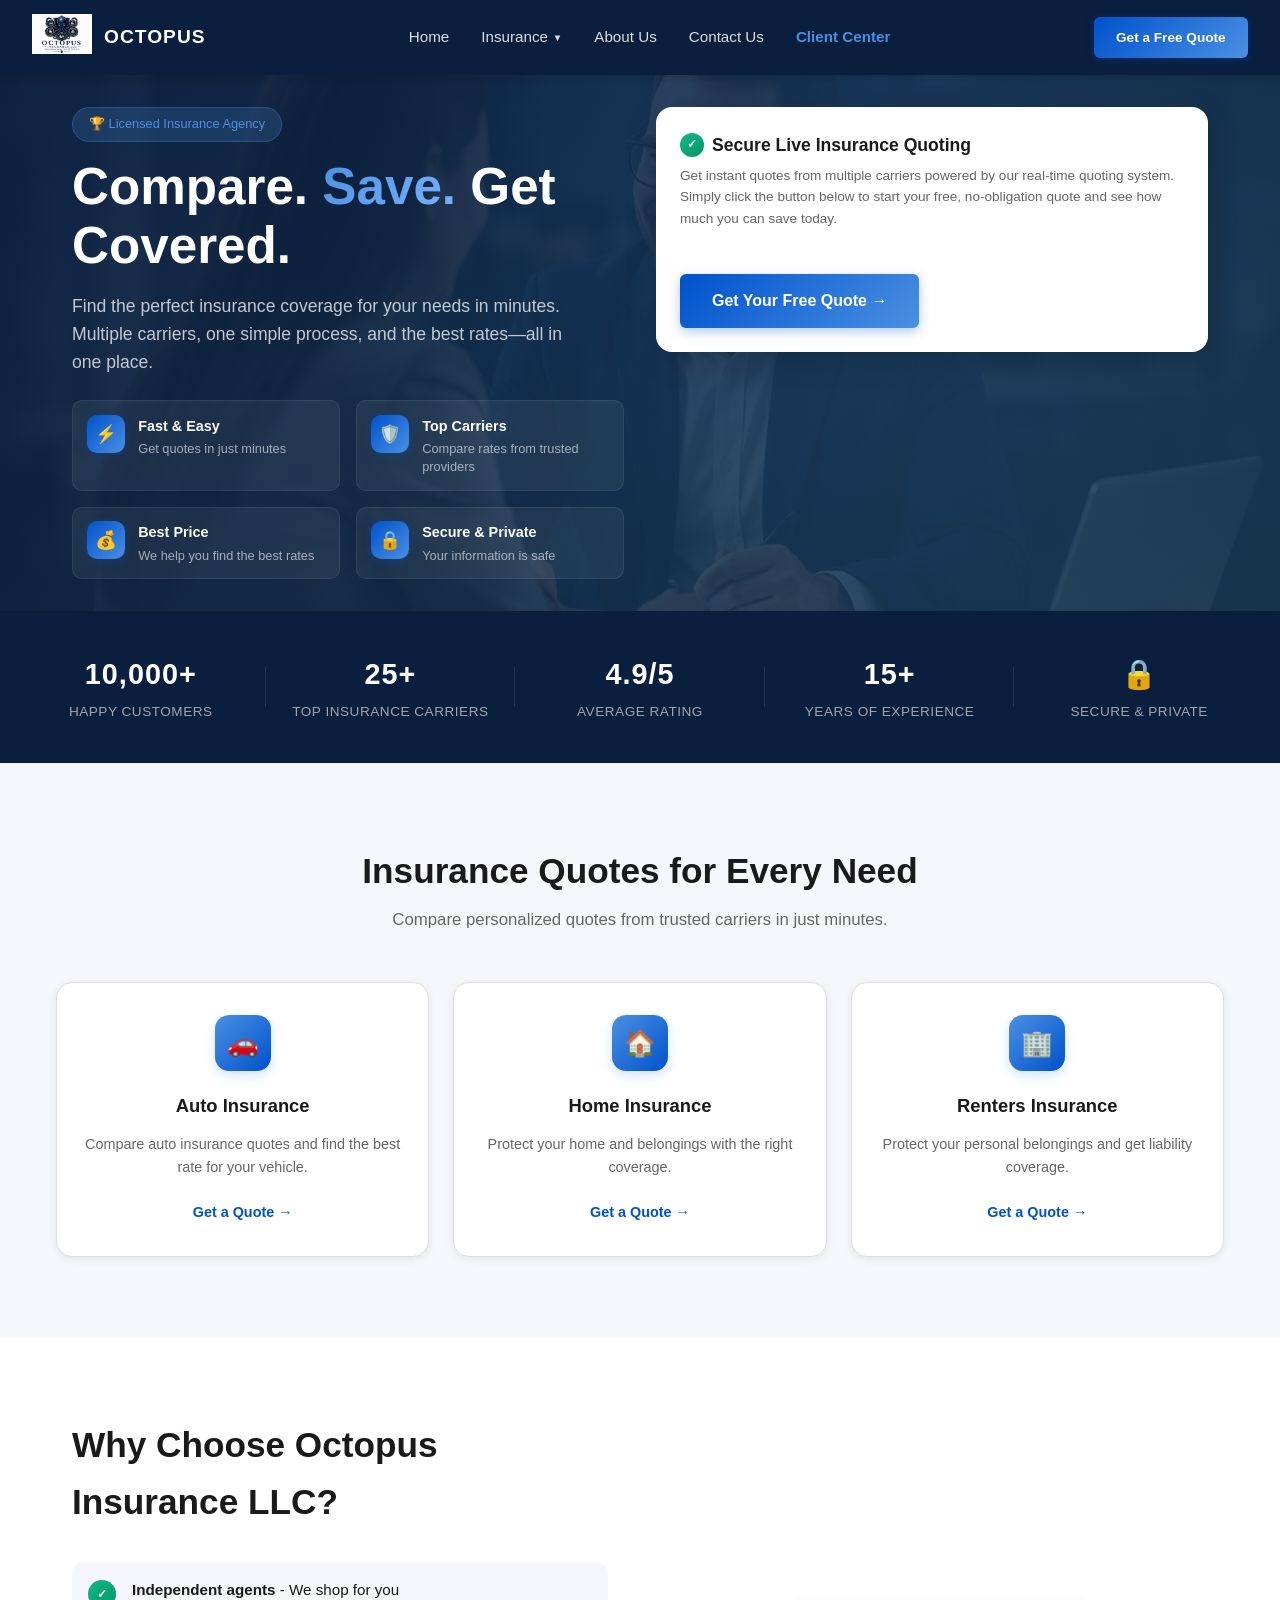
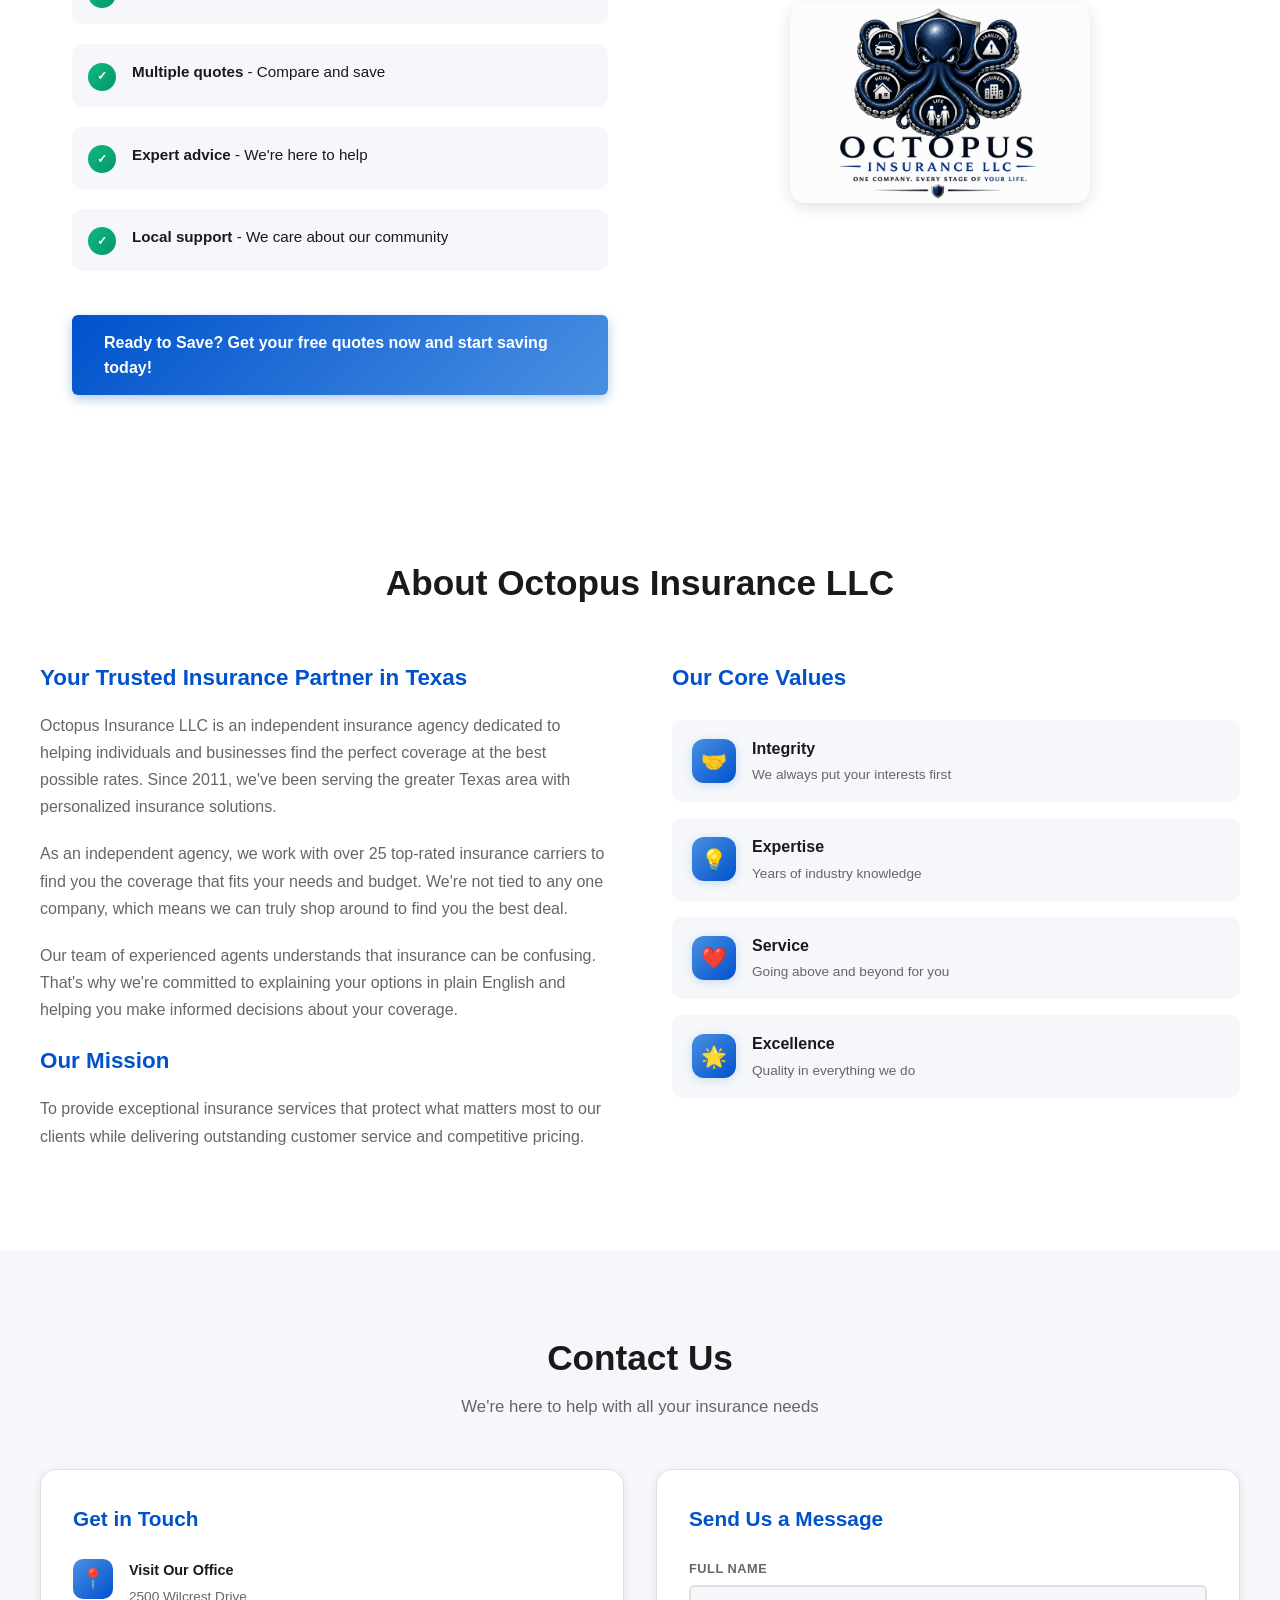
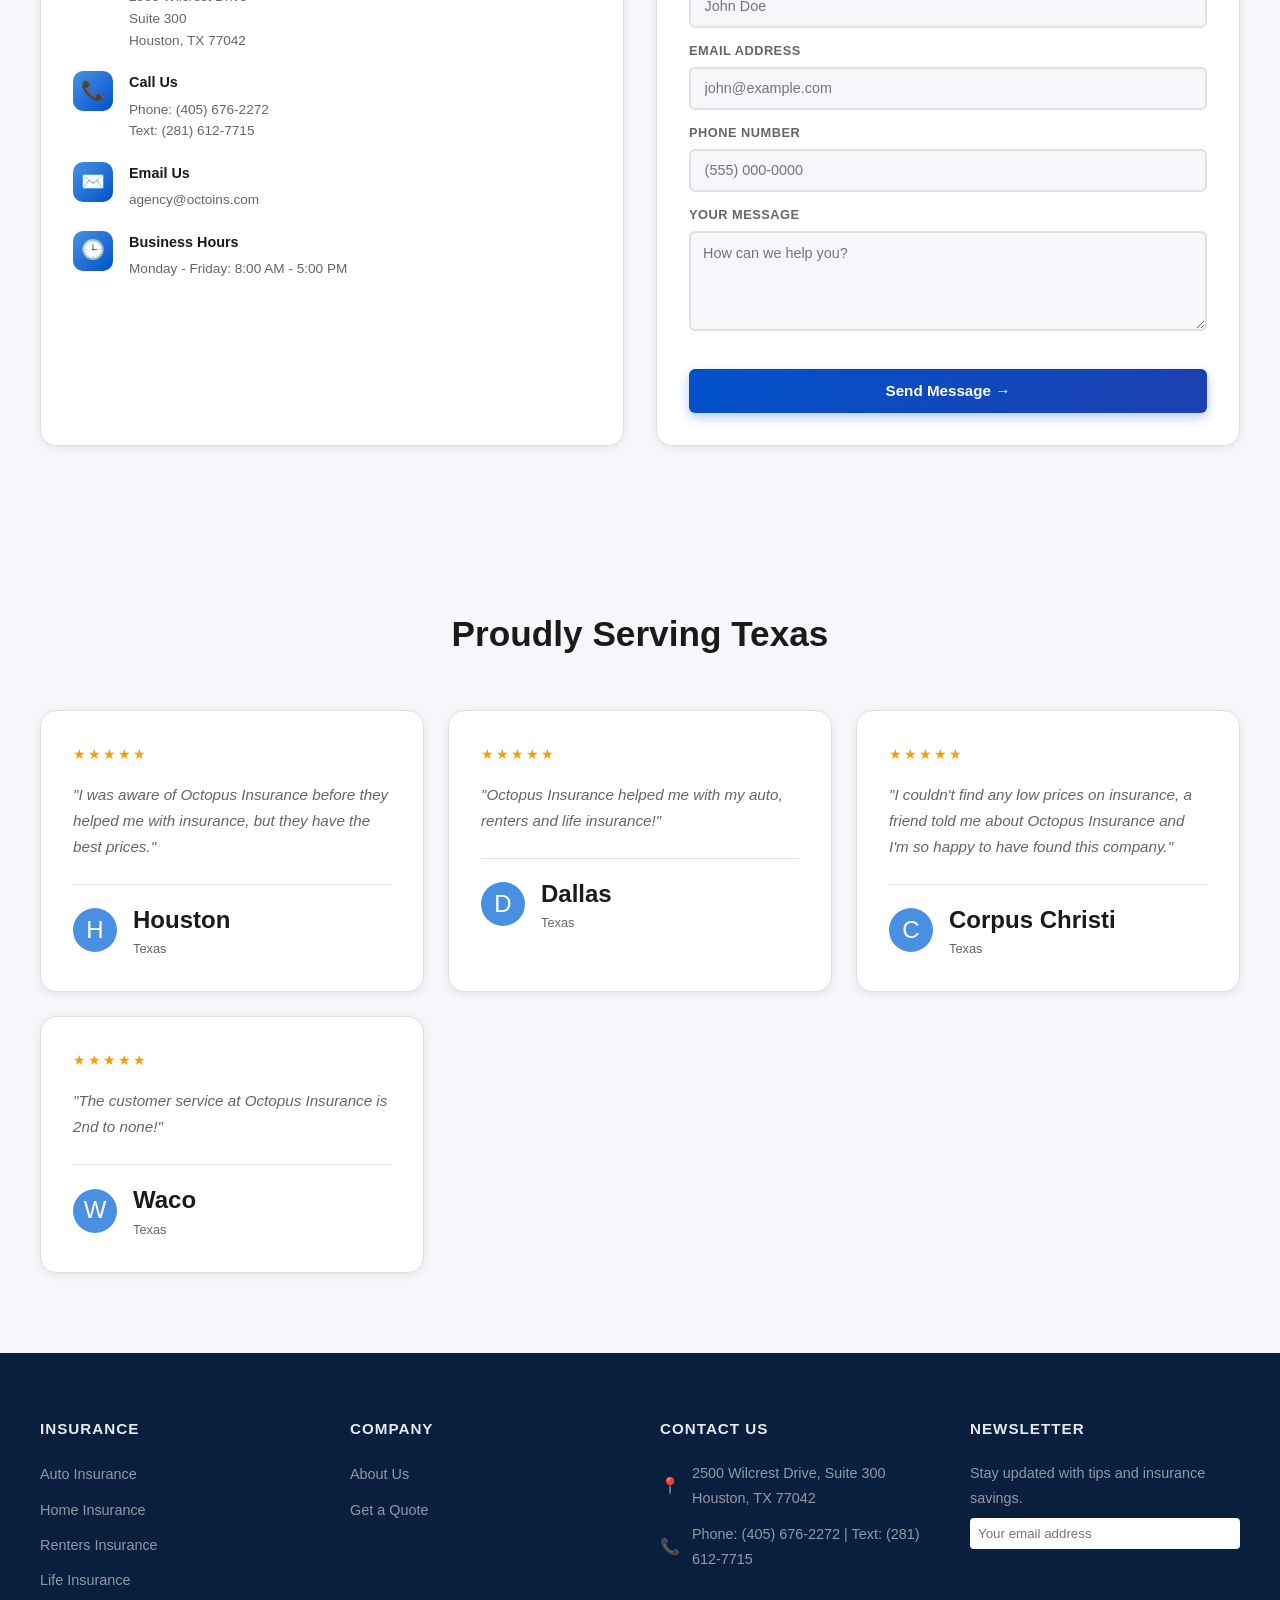
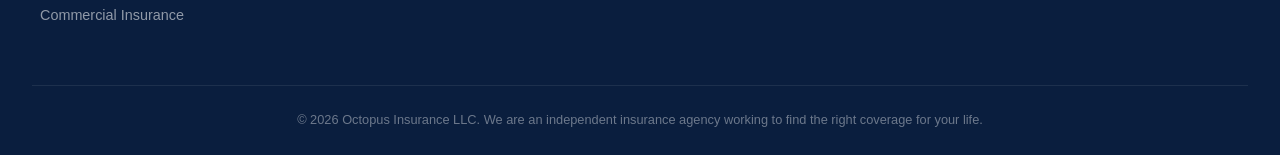
==== index.html @ 2efd7b25 "Add page-specific meta descriptions for SEO" ====
<!DOCTYPE html>
<html lang="en">
<head>
  <meta charset="UTF-8">
  <meta name="viewport" content="width=device-width, initial-scale=1.0">
  <meta name="keywords" content="Houston, Cheap, Michigan, Louisiana, 832, 313, 504, 225, 713, 616, 615, 218, 281, Texas, Dallas, Progressive, Geico, All-State, Commercial">
  <meta name="description" content="Octopus Insurance LLC — Compare rates and save on auto, home, renters, life, and commercial insurance. Fast quotes and expert help finding affordable coverage.">
  <title>Octopus Insurance LLC - Compare & Save on Insurance</title>
  <link rel="stylesheet" href="css/style.css">
</head>
<body>
  <!-- HEADER -->
  <header>
    <div class="logo">
      <a href="index.html"><img src="logo.png" alt="Octopus Insurance"></a>
      <a href="index.html" style="text-decoration: none; color: inherit;"><span>OCTOPUS</span></a>
    </div>
    
    <nav id="navbar">
      <a href="index.html">Home</a>
      <div class="dropdown">
        <a href="#" class="dropdown-btn">Insurance <span class="dropdown-arrow">▼</span></a>
        <div class="dropdown-content">
          <a href="auto.html">Auto Insurance</a>
          <a href="home.html">Home Insurance</a>
          <a href="renters.html">Renters Insurance</a>
          <a href="life.html">Life Insurance</a>
          <a href="commercial.html">Commercial Insurance</a>
        </div>
      </div>
      <a href="#about">About Us</a>
      <a href="#contact">Contact Us</a>
      <a href="client-center.html" style="color: #4A90E2; font-weight: 600;">Client Center</a>
    </nav>
    
    <div class="header-actions">
      <a href="quote.html" class="header-cta">Get a Free Quote</a>
    </div>
    
    <div class="mobile-menu-toggle" id="mobileMenuToggle">
      <span></span>
      <span></span>
      <span></span>
    </div>
  </header>

  <!-- HERO SECTION -->
  <section class="hero" style="background-image: url('background.png'); background-size: cover; background-position: center;">
    <div class="hero-wrapper">
      <div class="hero-content">
        <div class="hero-badge">🏆 Licensed Insurance Agency</div>
        <h1>Compare. <span class="highlight">Save.</span> Get Covered.</h1>
        <p>Find the perfect insurance coverage for your needs in minutes. Multiple carriers, one simple process, and the best rates—all in one place.</p>
        
        <div class="hero-features">
          <div class="feature-item">
            <div class="feature-icon">⚡</div>
            <div>
              <h3>Fast & Easy</h3>
              <p>Get quotes in just minutes</p>
            </div>
          </div>
          <div class="feature-item">
            <div class="feature-icon">🛡️</div>
            <div>
              <h3>Top Carriers</h3>
              <p>Compare rates from trusted providers</p>
            </div>
          </div>
          <div class="feature-item">
            <div class="feature-icon">💰</div>
            <div>
              <h3>Best Price</h3>
              <p>We help you find the best rates</p>
            </div>
          </div>
          <div class="feature-item">
            <div class="feature-icon">🔒</div>
            <div>
              <h3>Secure & Private</h3>
              <p>Your information is safe</p>
            </div>
          </div>
        </div>
      </div>
      
      <div class="quote-form" id="quote">
        <h3><span>✓</span> Secure Live Insurance Quoting</h3>
        <p>Get instant quotes from multiple carriers powered by our real-time quoting system. Simply click the button below to start your free, no-obligation quote and see how much you can save today.</p>
        <a href="quote.html" class="why-choose-cta" style="display: inline-block; text-align: center; margin-top: 1.5rem;">Get Your Free Quote →</a>
      </div>
    </div>
  </section>

  <!-- STATS SECTION -->
  <section class="stats">
    <div class="stat-item">
      <h4>10,000+</h4>
      <p>Happy Customers</p>
    </div>
    <div class="stat-item">
      <h4>25+</h4>
      <p>Top Insurance Carriers</p>
    </div>
    <div class="stat-item">
      <h4>4.9/5</h4>
      <p>Average Rating</p>
    </div>
    <div class="stat-item">
      <h4>15+</h4>
      <p>Years of Experience</p>
    </div>
    <div class="stat-item">
      <h4>🔒</h4>
      <p>Secure & Private</p>
    </div>
  </section>

  <!-- INSURANCE TYPES SECTION -->
  <section class="insurance-types">
    <h2>Insurance Quotes for Every Need</h2>
    <p>Compare personalized quotes from trusted carriers in just minutes.</p>
    
    <div class="insurance-grid">
      <div class="insurance-card">
        <div class="insurance-card-icon">🚗</div>
        <h3>Auto Insurance</h3>
        <p>Compare auto insurance quotes and find the best rate for your vehicle.</p>
        <a href="auto.html" class="card-link">Get a Quote →</a>
      </div>
      
      <div class="insurance-card">
        <div class="insurance-card-icon">🏠</div>
        <h3>Home Insurance</h3>
        <p>Protect your home and belongings with the right coverage.</p>
        <a href="home.html" class="card-link">Get a Quote →</a>
      </div>
      
      <div class="insurance-card">
        <div class="insurance-card-icon">🏢</div>
        <h3>Renters Insurance</h3>
        <p>Protect your personal belongings and get liability coverage.</p>
        <a href="renters.html" class="card-link">Get a Quote →</a>
      </div>
      
    </div>
  </section>

  <!-- WHY CHOOSE SECTION -->
  <section class="why-choose">
    <div class="why-choose-content">
      <h2>Why Choose Octopus Insurance LLC?</h2>
      
      <div class="why-choose-item">
        <div class="why-choose-icon">✓</div>
        <p><strong>Independent agents</strong> - We shop for you</p>
      </div>
      
      <div class="why-choose-item">
        <div class="why-choose-icon">✓</div>
        <p><strong>Multiple quotes</strong> - Compare and save</p>
      </div>
      
      <div class="why-choose-item">
        <div class="why-choose-icon">✓</div>
        <p><strong>Expert advice</strong> - We're here to help</p>
      </div>
      
      <div class="why-choose-item">
        <div class="why-choose-icon">✓</div>
        <p><strong>Local support</strong> - We care about our community</p>
      </div>
      
      <a href="quote.html" class="why-choose-cta">Ready to Save? Get your free quotes now and start saving today!</a>
    </div>
    
    <div class="why-choose-image">
      <img src="logo.png" alt="Octopus Insurance Logo" style="max-width: 300px;">
    </div>
  </section>

  <!-- ABOUT US SECTION -->
  <section id="about" class="about-us">
    <div class="about-us-content">
      <h2>About Octopus Insurance LLC</h2>
      <div class="about-grid">
        <div class="about-text">
          <h3>Your Trusted Insurance Partner in Texas</h3>
          <p>Octopus Insurance LLC is an independent insurance agency dedicated to helping individuals and businesses find the perfect coverage at the best possible rates. Since 2011, we've been serving the greater Texas area with personalized insurance solutions.</p>
          <p>As an independent agency, we work with over 25 top-rated insurance carriers to find you the coverage that fits your needs and budget. We're not tied to any one company, which means we can truly shop around to find you the best deal.</p>
          <p>Our team of experienced agents understands that insurance can be confusing. That's why we're committed to explaining your options in plain English and helping you make informed decisions about your coverage.</p>
          <h3>Our Mission</h3>
          <p>To provide exceptional insurance services that protect what matters most to our clients while delivering outstanding customer service and competitive pricing.</p>
        </div>
        <div class="about-values">
          <h3>Our Core Values</h3>
          <div class="value-item">
            <span class="value-icon">🤝</span>
            <div>
              <h4>Integrity</h4>
              <p>We always put your interests first</p>
            </div>
          </div>
          <div class="value-item">
            <span class="value-icon">💡</span>
            <div>
              <h4>Expertise</h4>
              <p>Years of industry knowledge</p>
            </div>
          </div>
          <div class="value-item">
            <span class="value-icon">❤️</span>
            <div>
              <h4>Service</h4>
              <p>Going above and beyond for you</p>
            </div>
          </div>
          <div class="value-item">
            <span class="value-icon">🌟</span>
            <div>
              <h4>Excellence</h4>
              <p>Quality in everything we do</p>
            </div>
          </div>
        </div>
      </div>
    </div>
  </section>

  <!-- CONTACT US SECTION -->
  <section id="contact" class="contact-us">
    <div class="contact-us-content">
      <h2>Contact Us</h2>
      <p class="contact-subtitle">We're here to help with all your insurance needs</p>
      <div class="contact-grid">
        <div class="contact-info-box">
          <h3>Get in Touch</h3>
          <div class="contact-detail">
            <div class="contact-icon">📍</div>
            <div>
              <h4>Visit Our Office</h4>
              <p>2500 Wilcrest Drive<br>Suite 300<br>Houston, TX 77042</p>
            </div>
          </div>
          <div class="contact-detail">
            <div class="contact-icon">📞</div>
            <div>
              <h4>Call Us</h4>
              <p>Phone: (405) 676-2272<br>Text: (281) 612-7715</p>
            </div>
          </div>
          <div class="contact-detail">
            <div class="contact-icon">✉️</div>
            <div>
              <h4>Email Us</h4>
              <p>agency@octoins.com</p>
            </div>
          </div>
          <div class="contact-detail">
            <div class="contact-icon">🕒</div>
            <div>
              <h4>Business Hours</h4>
              <p>Monday - Friday: 8:00 AM - 5:00 PM</p>
            </div>
          </div>
        </div>
        <div class="contact-form-box">
          <h3>Send Us a Message</h3>
          <form id="contactForm">
            <div class="form-group">
              <label for="contactName">Full Name</label>
              <input type="text" id="contactName" name="contactName" required placeholder="John Doe">
            </div>
            <div class="form-group">
              <label for="contactEmail">Email Address</label>
              <input type="email" id="contactEmail" name="contactEmail" required placeholder="john@example.com">
            </div>
            <div class="form-group">
              <label for="contactPhone">Phone Number</label>
              <input type="tel" id="contactPhone" name="contactPhone" placeholder="(555) 000-0000">
            </div>
            <div class="form-group">
              <label for="contactMessage">Your Message</label>
              <textarea id="contactMessage" name="contactMessage" rows="4" required placeholder="How can we help you?"></textarea>
            </div>
            <button type="submit" class="submit-btn send-btn">Send Message →</button>
          </form>
        </div>
      </div>
    </div>
  </section>

  <!-- TESTIMONIALS SECTION -->
  <section class="testimonials">
    <h2>Proudly Serving Texas</h2>
    
    <div class="testimonials-grid">
      <div class="testimonial-card">
        <div class="stars">★★★★★</div>
        <p class="testimonial-text">"I was aware of Octopus Insurance before they helped me with insurance, but they have the best prices."</p>
        <div class="testimonial-author">
          <div class="author-avatar" style="background: #4a90e2; display: flex; align-items: center; justify-content: center; font-size: 1.5rem; color: white;">H</div>
          <div class="author-info">
            <h4 style="font-size: 1.5rem;">Houston</h4>
            <p>Texas</p>
          </div>
        </div>
      </div>
      
      <div class="testimonial-card">
        <div class="stars">★★★★★</div>
        <p class="testimonial-text">"Octopus Insurance helped me with my auto, renters and life insurance!"</p>
        <div class="testimonial-author">
          <div class="author-avatar" style="background: #4a90e2; display: flex; align-items: center; justify-content: center; font-size: 1.5rem; color: white;">D</div>
          <div class="author-info">
            <h4 style="font-size: 1.5rem;">Dallas</h4>
            <p>Texas</p>
          </div>
        </div>
      </div>
      
      <div class="testimonial-card">
        <div class="stars">★★★★★</div>
        <p class="testimonial-text">"I couldn't find any low prices on insurance, a friend told me about Octopus Insurance and I'm so happy to have found this company."</p>
        <div class="testimonial-author">
          <div class="author-avatar" style="background: #4a90e2; display: flex; align-items: center; justify-content: center; font-size: 1.5rem; color: white;">C</div>
          <div class="author-info">
            <h4 style="font-size: 1.5rem;">Corpus Christi</h4>
            <p>Texas</p>
          </div>
        </div>
      </div>

      <div class="testimonial-card">
        <div class="stars">★★★★★</div>
        <p class="testimonial-text">"The customer service at Octopus Insurance is 2nd to none!"</p>
        <div class="testimonial-author">
          <div class="author-avatar" style="background: #4a90e2; display: flex; align-items: center; justify-content: center; font-size: 1.5rem; color: white;">W</div>
          <div class="author-info">
            <h4 style="font-size: 1.5rem;">Waco</h4>
            <p>Texas</p>
          </div>
        </div>
      </div>
    </div>
  </section>


  <!-- FOOTER -->
  <footer>
    <div class="footer-content">
      <div class="footer-section">
        <h4>Insurance</h4>
        <ul>
          <li><a href="auto.html">Auto Insurance</a></li>
          <li><a href="home.html">Home Insurance</a></li>
          <li><a href="renters.html">Renters Insurance</a></li>
          <li><a href="life.html">Life Insurance</a></li>
          <li><a href="commercial.html">Commercial Insurance</a></li>
        </ul>
      </div>
      
      <div class="footer-section">
        <h4>Company</h4>
        <ul>
          <li><a href="#about">About Us</a></li>
          <li><a href="quote.html">Get a Quote</a></li>
        </ul>
      </div>
      
      <div class="footer-section">
        <h4>Contact Us</h4>
        <div class="contact-info">
          📍 <p>2500 Wilcrest Drive, Suite 300<br>Houston, TX 77042</p>
        </div>
        <div class="contact-info">
          📞 <p>Phone: (405) 676-2272 | Text: (281) 612-7715</p>
        </div>
      </div>
      
      <div class="footer-section">
        <h4>Newsletter</h4>
        <p>Stay updated with tips and insurance savings.</p>
        <input type="email" placeholder="Your email address" style="width: 100%; padding: 0.5rem; border-radius: 4px; border: none; margin-top: 0.5rem;">
      </div>
    </div>
    
    <div class="footer-bottom">
      <p>&copy; 2026 Octopus Insurance LLC. We are an independent insurance agency working to find the right coverage for your life.</p>
    </div>
  </footer>

  <script src="js/script.js"></script>
</body>
</html>
---- css/style.css ----
* {
  margin: 0;
  padding: 0;
  box-sizing: border-box;
}

html {
  width: 100%;
  max-width: 100%;
  overflow-x: hidden;
  -webkit-text-size-adjust: 100%;
  -ms-text-size-adjust: 100%;
  scroll-behavior: smooth;
}

:root {
  --primary-dark: #0a1e3e;
  --primary-blue: #0052cc;
  --light-blue: #4a90e2;
  --accent-blue: #1e40af;
  --white: #ffffff;
  --text-dark: #1a1a1a;
  --text-gray: #666666;
  --light-gray: #f5f7fa;
  --border-gray: #e0e0e0;
  --shadow-sm: 0 2px 8px rgba(0, 0, 0, 0.08);
  --shadow-md: 0 4px 16px rgba(0, 0, 0, 0.12);
  --shadow-lg: 0 8px 32px rgba(0, 0, 0, 0.15);
  --radius-sm: 6px;
  --radius-md: 10px;
  --radius-lg: 16px;
  --transition: all 0.3s ease;
}

body {
  font-family: 'Inter', -apple-system, BlinkMacSystemFont, 'Segoe UI', Roboto, sans-serif;
  color: var(--text-dark);
  line-height: 1.6;
  overflow-x: hidden;
  width: 100%;
  max-width: 100%;
  background: var(--white);
}

/* HEADER */
header {
  background-color: var(--primary-dark);
  color: var(--white);
  padding: 0.85rem 2rem;
  display: flex;
  justify-content: space-between;
  align-items: center;
  position: sticky;
  top: 0;
  z-index: 100;
  width: 100%;
  max-width: 100%;
  overflow: visible;
  box-shadow: 0 2px 12px rgba(0, 0, 0, 0.15);
  height: auto;
  min-height: 56px;
}

.logo {
  display: flex;
  align-items: center;
  gap: 0.75rem;
  flex-shrink: 0;
}

.logo img {
  height: 40px;
  width: auto;
}

.logo span {
  font-size: 1.2rem;
  font-weight: 700;
  letter-spacing: 1px;
  white-space: nowrap;
}

nav {
  display: flex;
  gap: 2rem;
  align-items: center;
  height: auto;
}

nav a {
  color: rgba(255, 255, 255, 0.85);
  text-decoration: none;
  font-size: 0.95rem;
  font-weight: 500;
  transition: color var(--transition);
  position: relative;
  padding: 0;
  display: inline-flex;
  align-items: center;
}

nav a::after {
  content: '';
  position: absolute;
  bottom: -4px;
  left: 0;
  width: 0;
  height: 2px;
  background: var(--light-blue);
  transition: width var(--transition);
}

nav a:hover {
  color: var(--white);
}

nav a:hover::after {
  width: 100%;
}

/* Mobile Menu Toggle */
.mobile-menu-toggle {
  display: none;
  flex-direction: column;
  justify-content: center;
  align-items: center;
  width: 36px;
  height: 36px;
  cursor: pointer;
  z-index: 1001;
  background: rgba(255, 255, 255, 0.1);
  border: 1px solid rgba(255, 255, 255, 0.2);
  border-radius: 6px;
  padding: 0;
  gap: 5px;
  flex-shrink: 0;
  transition: var(--transition);
}

.mobile-menu-toggle:hover {
  background: rgba(255, 255, 255, 0.2);
}

.mobile-menu-toggle span {
  display: block;
  width: 20px;
  height: 2.5px;
  background-color: var(--white);
  border-radius: 2px;
  transition: var(--transition);
}

.mobile-menu-toggle.active {
  background: rgba(255, 255, 255, 0.15);
}

.mobile-menu-toggle.active span:nth-child(1) {
  transform: rotate(45deg) translate(2.5px, 2.5px);
}

.mobile-menu-toggle.active span:nth-child(2) {
  opacity: 0;
}

.mobile-menu-toggle.active span:nth-child(3) {
  transform: rotate(-45deg) translate(2.5px, -2.5px);
}

/* Dropdown */
.dropdown {
  position: relative;
  display: inline-block;
}

.dropdown-btn {
  color: rgba(255, 255, 255, 0.85);
  text-decoration: none;
  font-size: 0.95rem;
  font-weight: 500;
  transition: color var(--transition);
  cursor: pointer;
  display: flex;
  align-items: center;
  gap: 0.3rem;
  padding: 0;
  background: none;
  border: none;
}

.dropdown-btn::after {
  display: none !important;
}

.dropdown-btn:hover {
  color: var(--white);
}

.dropdown-content {
  display: none;
  position: absolute;
  background-color: var(--white);
  min-width: 210px;
  box-shadow: var(--shadow-lg);
  border-radius: var(--radius-md);
  z-index: 1001;
  top: calc(100% + 8px);
  left: 0;
  margin: 0;
  padding: 0.5rem;
  border: 1px solid var(--border-gray);
  will-change: opacity;
}

.dropdown-content::before {
  content: '';
  position: absolute;
  top: -6px;
  left: 20px;
  width: 10px;
  height: 10px;
  background: var(--white);
  border-left: 1px solid var(--border-gray);
  border-top: 1px solid var(--border-gray);
  transform: rotate(45deg);
}

.dropdown-content a {
  color: var(--text-dark);
  padding: 0.65rem 1rem;
  text-decoration: none;
  display: block;
  font-size: 0.9rem;
  border-radius: var(--radius-sm);
  transition: background-color 0.2s ease, color 0.2s ease;
}

.dropdown-content a:hover {
  background-color: var(--light-blue);
  color: var(--white);
}

.dropdown-content a::after {
  display: none;
}

.dropdown:hover .dropdown-content {
  display: block;
  animation: fadeInDropdown 0.2s ease;
}

@keyframes fadeInDropdown {
  from { 
    opacity: 0; 
    transform: translateY(-4px);
  }
  to { 
    opacity: 1; 
    transform: translateY(0);
  }
}

.dropdown-arrow {
  font-size: 0.6rem;
  transition: transform 0.3s ease;
  display: inline-block;
}

.dropdown:hover .dropdown-arrow {
  transform: rotate(180deg);
}

.header-actions {
  display: flex;
  align-items: center;
  gap: 1.5rem;
  flex-shrink: 0;
}

.header-cta {
  background: linear-gradient(135deg, var(--primary-blue), var(--light-blue));
  color: var(--white);
  padding: 0.6rem 1.4rem;
  border-radius: var(--radius-sm);
  text-decoration: none;
  font-weight: 600;
  font-size: 0.85rem;
  transition: box-shadow 0.3s ease;
  white-space: nowrap;
  box-shadow: 0 2px 8px rgba(0, 82, 204, 0.3);
  display: inline-block;
  border: none;
  cursor: pointer;
}

.header-cta:hover {
  box-shadow: 0 4px 16px rgba(0, 82, 204, 0.4);
}

.phone {
  display: flex;
  align-items: center;
  gap: 0.5rem;
  font-size: 0.9rem;
  color: rgba(255, 255, 255, 0.8);
  white-space: nowrap;
}

/* HERO SECTION */
.hero {
  position: relative;
  display: flex;
  align-items: flex-start;
  justify-content: center;
  width: 100%;
  overflow-x: hidden;
}

.hero::before {
  content: '';
  position: absolute;
  top: 0; left: 0; right: 0; bottom: 0;
  background: linear-gradient(135deg, rgba(10, 30, 62, 0.92) 0%, rgba(26, 58, 82, 0.85) 100%);
  z-index: 1;
  pointer-events: none;
}

.hero::after {
  content: '';
  position: absolute;
  top: 0; left: 0; right: 0; bottom: 0;
  background: radial-gradient(circle at 70% 30%, rgba(74, 144, 226, 0.15) 0%, transparent 60%);
  z-index: 1;
  pointer-events: none;
}

.hero-wrapper {
  display: grid;
  grid-template-columns: 1fr 1fr;
  gap: 2rem;
  width: 100%;
  max-width: 1200px;
  margin: 0 auto;
  padding: 2rem;
  z-index: 2;
  align-items: start;
}

.hero-content {
  display: flex;
  flex-direction: column;
  gap: 1rem;
}

.hero-badge {
  display: inline-flex;
  align-items: center;
  gap: 0.5rem;
  background: rgba(74, 144, 226, 0.2);
  border: 1px solid rgba(74, 144, 226, 0.3);
  padding: 0.4rem 1rem;
  border-radius: 50px;
  font-size: 0.8rem;
  color: var(--light-blue);
  font-weight: 500;
  width: fit-content;
}

.hero-content h1 {
  font-size: 3.2rem;
  font-weight: 800;
  line-height: 1.15;
  color: var(--white);
  margin: 0;
}

.hero-content h1 .highlight {
  background: linear-gradient(135deg, var(--light-blue), #7bb3ff);
  -webkit-background-clip: text;
  -webkit-text-fill-color: transparent;
  background-clip: text;
}

.hero-content > p {
  font-size: 1.1rem;
  color: rgba(255, 255, 255, 0.75);
  line-height: 1.6;
  max-width: 520px;
  margin: 0;
}

.hero-features {
  display: grid;
  grid-template-columns: 1fr 1fr;
  gap: 1rem;
  margin-top: 0.5rem;
}

.feature-item {
  display: flex;
  gap: 0.85rem;
  align-items: flex-start;
  padding: 0.85rem;
  background: rgba(255, 255, 255, 0.06);
  border-radius: var(--radius-md);
  border: 1px solid rgba(255, 255, 255, 0.08);
  transition: var(--transition);
}

.feature-item:hover {
  background: rgba(255, 255, 255, 0.1);
  transform: translateY(-2px);
}

.feature-icon {
  width: 38px;
  height: 38px;
  min-width: 38px;
  background: linear-gradient(135deg, var(--primary-blue), var(--light-blue));
  border-radius: 10px;
  display: flex;
  align-items: center;
  justify-content: center;
  font-size: 1.1rem;
  flex-shrink: 0;
  box-shadow: 0 2px 8px rgba(0, 82, 204, 0.3);
}

.feature-item h3 {
  font-size: 0.9rem;
  color: var(--white);
  font-weight: 600;
  margin: 0 0 0.15rem;
}

.feature-item p {
  font-size: 0.8rem;
  color: rgba(255, 255, 255, 0.6);
  margin: 0;
  line-height: 1.4;
}

/* IFRAME CONTAINER */
.iframe-container {
  width: 100%;
  border-radius: 12px;
  overflow: hidden;
  line-height: 0;
}

.iframe-container iframe {
  width: 100%;
  border: none;
  border-radius: 12px;
  background: white;
  /* 780px — enough to show all form content without an internal scrollbar */
  height: 780px;
  display: block;
}

/* QUOTE FORM */
.quote-form {
  background: var(--white);
  border-radius: var(--radius-lg);
  padding: 1.5rem;
  box-shadow: var(--shadow-lg);
  width: 100%;
  max-width: 100%;
  justify-self: stretch;
  /* height grows with iframe */
}

.quote-form h3 {
  display: flex;
  align-items: center;
  gap: 0.5rem;
  font-size: 1.1rem;
  color: var(--text-dark);
  margin-bottom: 0.35rem;
}

.quote-form h3 span {
  background: linear-gradient(135deg, #10b981, #059669);
  color: var(--white);
  width: 24px;
  height: 24px;
  border-radius: 50%;
  display: inline-flex;
  align-items: center;
  justify-content: center;
  font-size: 0.75rem;
}

.quote-form > p {
  color: var(--text-gray);
  font-size: 0.85rem;
  margin-bottom: 1.25rem;
}

.form-group {
  margin-bottom: 0.85rem;
}

.form-group label {
  display: block;
  margin-bottom: 0.35rem;
  font-size: 0.8rem;
  color: var(--text-gray);
  font-weight: 600;
  text-transform: uppercase;
  letter-spacing: 0.5px;
}

.form-group input,
.form-group select {
  width: 100%;
  padding: 0.7rem 0.85rem;
  border: 2px solid var(--border-gray);
  border-radius: var(--radius-sm);
  font-size: 0.9rem;
  font-family: inherit;
  transition: var(--transition);
  background: var(--light-gray);
}

.form-group input:focus,
.form-group select:focus {
  outline: none;
  border-color: var(--primary-blue);
  background: var(--white);
  box-shadow: 0 0 0 4px rgba(74, 144, 226, 0.1);
}

.form-checkbox {
  display: flex;
  align-items: flex-start;
  gap: 0.5rem;
  font-size: 0.78rem;
  color: var(--text-gray);
  margin: 0.85rem 0;
}

.form-checkbox input[type="checkbox"] {
  width: auto;
  margin-top: 0.15rem;
  accent-color: var(--primary-blue);
}

.submit-btn {
  width: 100%;
  padding: 0.85rem;
  background: linear-gradient(135deg, var(--primary-blue), var(--accent-blue));
  color: var(--white);
  border: none;
  border-radius: var(--radius-sm);
  font-weight: 700;
  font-size: 0.95rem;
  cursor: pointer;
  transition: var(--transition);
  box-shadow: 0 4px 12px rgba(0, 82, 204, 0.3);
}

.submit-btn:hover {
  transform: translateY(-2px);
  box-shadow: 0 6px 20px rgba(0, 82, 204, 0.4);
}

/* STATS SECTION */
.stats {
  background: var(--primary-dark);
  padding: 2.5rem 2rem;
  display: grid;
  grid-template-columns: repeat(5, 1fr);
  gap: 2rem;
  text-align: center;
  width: 100%;
}

.stat-item {
  position: relative;
}

.stat-item:not(:last-child)::after {
  content: '';
  position: absolute;
  right: -1rem;
  top: 50%;
  transform: translateY(-50%);
  width: 1px;
  height: 40px;
  background: rgba(255, 255, 255, 0.1);
}

.stat-item h4 {
  font-size: 1.8rem;
  font-weight: 800;
  color: var(--white);
  margin-bottom: 0.25rem;
  letter-spacing: 1px;
}

.stat-item p {
  font-size: 0.85rem;
  color: rgba(255, 255, 255, 0.6);
  text-transform: uppercase;
  letter-spacing: 0.5px;
}

/* INSURANCE TYPES */
.insurance-types {
  padding: 5rem 2rem;
  background: var(--light-gray);
  width: 100%;
}

.insurance-types h2 {
  text-align: center;
  font-size: 2.2rem;
  font-weight: 800;
  margin-bottom: 0.5rem;
  color: var(--text-dark);
}

.insurance-types > p {
  text-align: center;
  color: var(--text-gray);
  font-size: 1.05rem;
  margin-bottom: 3rem;
  max-width: 600px;
  margin-left: auto;
  margin-right: auto;
}

.insurance-grid {
  display: grid;
  grid-template-columns: repeat(3, 1fr);
  gap: 1.5rem;
  max-width: 1200px;
  margin: 0 auto;
  width: 100%;
  padding: 0 1rem;
}

.insurance-card {
  background: var(--white);
  border-radius: var(--radius-lg);
  padding: 2rem 1.5rem;
  text-align: center;
  transition: var(--transition);
  box-shadow: var(--shadow-sm);
  border: 1px solid var(--border-gray);
  position: relative;
  overflow: hidden;
}

.insurance-card::before {
  content: '';
  position: absolute;
  top: 0;
  left: 0;
  right: 0;
  height: 3px;
  background: linear-gradient(90deg, var(--primary-blue), var(--light-blue));
  transform: scaleX(0);
  transition: var(--transition);
}

.insurance-card:hover {
  transform: translateY(-6px);
  box-shadow: var(--shadow-md);
  border-color: var(--light-blue);
}

.insurance-card:hover::before {
  transform: scaleX(1);
}

.insurance-card-icon {
  width: 56px;
  height: 56px;
  background: linear-gradient(135deg, var(--light-blue), var(--primary-blue));
  border-radius: 14px;
  display: flex;
  align-items: center;
  justify-content: center;
  margin: 0 auto 1.25rem;
  font-size: 1.6rem;
  box-shadow: 0 4px 12px rgba(74, 144, 226, 0.25);
}

.insurance-card h3 {
  font-size: 1.15rem;
  font-weight: 700;
  margin-bottom: 0.75rem;
}

.insurance-card p {
  color: var(--text-gray);
  font-size: 0.9rem;
  margin-bottom: 1.25rem;
  line-height: 1.6;
}

.card-link {
  color: var(--primary-blue);
  text-decoration: none;
  font-weight: 600;
  font-size: 0.9rem;
  transition: var(--transition);
  display: inline-flex;
  align-items: center;
  gap: 0.3rem;
}

.card-link:hover {
  color: var(--accent-blue);
  gap: 0.5rem;
}

/* WHY CHOOSE */
.why-choose {
  padding: 5rem 2rem;
  background: var(--white);
  display: grid;
  grid-template-columns: 1fr 1fr;
  gap: 4rem;
  align-items: center;
  max-width: 1200px;
  margin: 0 auto;
}

.why-choose-content h2 {
  font-size: 2.2rem;
  font-weight: 800;
  margin-bottom: 2rem;
  color: var(--text-dark);
}

.why-choose-item {
  display: flex;
  gap: 1rem;
  margin-bottom: 1.25rem;
  padding: 1rem;
  background: var(--light-gray);
  border-radius: var(--radius-md);
  transition: var(--transition);
}

.why-choose-item:hover {
  transform: translateX(4px);
  box-shadow: var(--shadow-sm);
}

.why-choose-icon {
  width: 28px;
  height: 28px;
  min-width: 28px;
  background: linear-gradient(135deg, #10b981, #059669);
  border-radius: 50%;
  display: flex;
  align-items: center;
  justify-content: center;
  flex-shrink: 0;
  color: var(--white);
  font-size: 0.75rem;
  font-weight: bold;
  margin-top: 0.15rem;
}

.why-choose-item p {
  margin: 0;
  font-size: 0.95rem;
  line-height: 1.6;
}

.why-choose-item strong {
  color: var(--text-dark);
}

.why-choose-cta {
  background: linear-gradient(135deg, var(--primary-blue), var(--light-blue));
  color: var(--white);
  padding: 0.9rem 2rem;
  border-radius: var(--radius-sm);
  text-decoration: none;
  font-weight: 600;
  display: inline-block;
  margin-top: 1.5rem;
  transition: var(--transition);
  box-shadow: 0 4px 12px rgba(0, 82, 204, 0.3);
}

.why-choose-cta:hover {
  transform: translateY(-2px);
  box-shadow: 0 6px 20px rgba(0, 82, 204, 0.4);
}

.why-choose-image {
  text-align: center;
}

.why-choose-image img {
  max-width: 100%;
  height: auto;
  border-radius: var(--radius-lg);
  box-shadow: var(--shadow-md);
}

/* TESTIMONIALS */
.testimonials {
  padding: 5rem 2rem;
  background: var(--light-gray);
}

.testimonials h2 {
  text-align: center;
  font-size: 2.2rem;
  font-weight: 800;
  margin-bottom: 3rem;
  color: var(--text-dark);
}

.testimonials-grid {
  display: grid;
  grid-template-columns: repeat(3, 1fr);
  gap: 1.5rem;
  max-width: 1200px;
  margin: 0 auto;
}

.testimonial-card {
  background: var(--white);
  border-radius: var(--radius-lg);
  padding: 2rem;
  box-shadow: var(--shadow-sm);
  border: 1px solid var(--border-gray);
  transition: var(--transition);
}

.testimonial-card:hover {
  transform: translateY(-4px);
  box-shadow: var(--shadow-md);
}

.stars {
  color: #f59e0b;
  margin-bottom: 1rem;
  font-size: 0.9rem;
  letter-spacing: 2px;
}

.testimonial-text {
  color: var(--text-gray);
  font-style: italic;
  margin-bottom: 1.5rem;
  line-height: 1.7;
  font-size: 0.95rem;
}

.testimonial-author {
  display: flex;
  align-items: center;
  gap: 1rem;
  padding-top: 1rem;
  border-top: 1px solid var(--border-gray);
}

.author-avatar {
  width: 44px;
  height: 44px;
  border-radius: 50%;
  background: linear-gradient(135deg, var(--light-blue), var(--primary-blue));
  flex-shrink: 0;
}

.author-info h4 {
  margin: 0;
  font-size: 0.9rem;
  font-weight: 600;
}

.author-info p {
  margin: 0;
  color: var(--text-gray);
  font-size: 0.8rem;
}

/* ABOUT US */
.about-us {
  padding: 5rem 2rem;
  background: var(--white);
}

.about-us-content {
  max-width: 1200px;
  margin: 0 auto;
}

.about-us h2 {
  text-align: center;
  font-size: 2.2rem;
  font-weight: 800;
  margin-bottom: 3rem;
  color: var(--text-dark);
}

.about-grid {
  display: grid;
  grid-template-columns: 1fr 1fr;
  gap: 4rem;
  align-items: start;
}

.about-text h3 {
  font-size: 1.4rem;
  font-weight: 700;
  margin-bottom: 1rem;
  color: var(--primary-blue);
}

.about-text p {
  color: var(--text-gray);
  margin-bottom: 1.25rem;
  line-height: 1.7;
}

.about-values h3 {
  font-size: 1.4rem;
  font-weight: 700;
  margin-bottom: 1.5rem;
  color: var(--primary-blue);
}

.value-item {
  display: flex;
  align-items: center;
  gap: 1rem;
  margin-bottom: 1rem;
  padding: 1rem 1.25rem;
  background: var(--light-gray);
  border-radius: var(--radius-md);
  transition: var(--transition);
}

.value-item:hover {
  transform: translateY(-2px);
  box-shadow: var(--shadow-sm);
}

.value-icon {
  font-size: 1.3rem;
  width: 44px;
  height: 44px;
  min-width: 44px;
  background: linear-gradient(135deg, var(--light-blue), var(--primary-blue));
  border-radius: 12px;
  display: flex;
  align-items: center;
  justify-content: center;
  flex-shrink: 0;
  box-shadow: 0 2px 8px rgba(74, 144, 226, 0.25);
}

.value-item h4 {
  font-size: 1rem;
  font-weight: 600;
  margin-bottom: 0.2rem;
}

.value-item p {
  color: var(--text-gray);
  font-size: 0.85rem;
  margin: 0;
}

/* CONTACT */
.contact-us {
  padding: 5rem 2rem;
  background: var(--light-gray);
}

.contact-us-content {
  max-width: 1200px;
  margin: 0 auto;
}

.contact-us h2 {
  text-align: center;
  font-size: 2.2rem;
  font-weight: 800;
  margin-bottom: 0.5rem;
  color: var(--text-dark);
}

.contact-subtitle {
  text-align: center;
  color: var(--text-gray);
  font-size: 1.05rem;
  margin-bottom: 3rem;
}

.contact-grid {
  display: grid;
  grid-template-columns: 1fr 1fr;
  gap: 2rem;
}

.contact-info-box,
.contact-form-box {
  background: var(--white);
  padding: 2rem;
  border-radius: var(--radius-lg);
  box-shadow: var(--shadow-sm);
  border: 1px solid var(--border-gray);
}

.contact-info-box h3,
.contact-form-box h3 {
  font-size: 1.3rem;
  font-weight: 700;
  margin-bottom: 1.5rem;
  color: var(--primary-blue);
}

.contact-detail {
  display: flex;
  gap: 1rem;
  margin-bottom: 1.25rem;
}

.contact-icon {
  font-size: 1.2rem;
  width: 40px;
  height: 40px;
  min-width: 40px;
  background: linear-gradient(135deg, var(--light-blue), var(--primary-blue));
  border-radius: 10px;
  display: flex;
  align-items: center;
  justify-content: center;
  flex-shrink: 0;
}

.contact-detail h4 {
  font-size: 0.9rem;
  font-weight: 600;
  margin-bottom: 0.25rem;
}

.contact-detail p {
  color: var(--text-gray);
  font-size: 0.85rem;
  line-height: 1.6;
  margin: 0;
}

.contact-form-box textarea {
  width: 100%;
  padding: 0.75rem;
  border: 2px solid var(--border-gray);
  border-radius: var(--radius-sm);
  font-size: 0.9rem;
  font-family: inherit;
  resize: vertical;
  min-height: 100px;
  transition: var(--transition);
  background: var(--light-gray);
}

.contact-form-box textarea:focus {
  outline: none;
  border-color: var(--primary-blue);
  background: var(--white);
  box-shadow: 0 0 0 4px rgba(74, 144, 226, 0.1);
}

.send-btn {
  margin-top: 1rem;
}

/* FOOTER */
footer {
  background: var(--primary-dark);
  color: var(--white);
  padding: 4rem 2rem 1.5rem;
  width: 100%;
}

.footer-content {
  display: grid;
  grid-template-columns: repeat(4, 1fr);
  gap: 2.5rem;
  max-width: 1200px;
  margin: 0 auto 3rem;
}

.footer-section h4 {
  margin-bottom: 1.25rem;
  font-size: 0.95rem;
  font-weight: 700;
  text-transform: uppercase;
  letter-spacing: 1px;
  color: rgba(255, 255, 255, 0.9);
}

.footer-section ul {
  list-style: none;
}

.footer-section ul li {
  margin-bottom: 0.6rem;
}

.footer-section ul li a {
  color: rgba(255, 255, 255, 0.55);
  text-decoration: none;
  font-size: 0.9rem;
  transition: var(--transition);
}

.footer-section ul li a:hover {
  color: var(--light-blue);
  padding-left: 4px;
}

.footer-section p {
  color: rgba(255, 255, 255, 0.55);
  font-size: 0.9rem;
  line-height: 1.7;
}

.contact-info {
  display: flex;
  gap: 0.75rem;
  margin-bottom: 0.75rem;
  align-items: center;
}

.footer-bottom {
  border-top: 1px solid rgba(255, 255, 255, 0.08);
  padding-top: 1.5rem;
  text-align: center;
  color: rgba(255, 255, 255, 0.4);
  font-size: 0.8rem;
}

/* RESPONSIVE */
@media (max-width: 900px) {
  header {
    padding: 0.65rem 1rem;
    overflow: visible;
  }

  .logo img { height: 30px; }
  .logo span { font-size: 0.9rem; }

  .header-actions {
    margin-right: 0.5rem;
    gap: 0.5rem;
  }

  .phone { display: none; }

  .header-cta {
    padding: 0.4rem 0.75rem;
    font-size: 0.7rem;
  }

  .mobile-menu-toggle {
    display: flex !important;
  }

  nav {
    display: none;
    position: fixed;
    top: 56px;
    left: 0;
    right: 0;
    bottom: 0;
    background: var(--primary-dark);
    flex-direction: column;
    align-items: stretch;
    gap: 0;
    padding: 1rem 0;
    z-index: 999;
    overflow-y: auto;
  }

  nav.active {
    display: flex;
    animation: slideDown 0.25s ease;
  }

  @keyframes slideDown {
    from { opacity: 0; transform: translateY(-10px); }
    to { opacity: 1; transform: translateY(0); }
  }

  nav a {
    padding: 0.85rem 1.5rem;
    text-align: center;
    font-size: 1rem;
    border-bottom: 1px solid rgba(255, 255, 255, 0.06);
  }

  nav a::after { display: none; }

  .dropdown {
    width: 100%;
    position: relative;
  }

  .dropdown-btn {
    justify-content: center;
    padding: 0.85rem 1.5rem;
    width: 100%;
    border-bottom: 1px solid rgba(255, 255, 255, 0.06);
    font-size: 1rem;
    background: transparent;
  }

  .dropdown-btn::after {
    display: none !important;
  }

  .dropdown-content {
    position: relative;
    display: none;
    width: 100%;
    box-shadow: none;
    background: rgba(255, 255, 255, 0.05);
    border-radius: 0;
    border: none;
    margin: 0;
    top: auto;
    left: auto;
    z-index: auto;
  }

  .dropdown-content::before { 
    display: none; 
  }

  .dropdown-content a {
    color: rgba(255, 255, 255, 0.7);
    padding: 0.7rem 2rem;
    text-align: center;
    border-bottom: 1px solid rgba(255, 255, 255, 0.04);
  }

  .dropdown-content a:hover {
    background: rgba(255, 255, 255, 0.1);
    color: var(--white);
  }

  .dropdown.active .dropdown-content {
    display: block;
  }

  .stats {
    grid-template-columns: repeat(2, 1fr);
    gap: 1rem;
    padding: 2rem 1rem;
  }

  .stat-item:not(:last-child)::after { display: none; }
  .stat-item:nth-child(5) { grid-column: span 2; }

  .hero { min-height: 0; }

  .hero-wrapper {
    grid-template-columns: 1fr;
    padding: 2rem 1.25rem;
    gap: 2rem;
  }

  .hero-content h1 {
    font-size: 2rem;
  }

  .hero-content > p {
    font-size: 0.95rem;
  }

  .hero-features {
    grid-template-columns: 1fr;
  }

  .quote-form {
    max-width: 100%;
    justify-self: stretch;
  }

  .iframe-container iframe {
    height: 1200px;
  }

  .insurance-grid {
    grid-template-columns: 1fr;
    max-width: 450px;
  }

  .why-choose {
    grid-template-columns: 1fr;
    padding: 3rem 1.5rem;
    gap: 2rem;
  }

  .testimonials-grid {
    grid-template-columns: 1fr;
  }

  .about-grid {
    grid-template-columns: 1fr;
    gap: 2rem;
  }

  .contact-grid {
    grid-template-columns: 1fr;
  }

  .footer-content {
    grid-template-columns: repeat(2, 1fr);
    gap: 1.5rem;
  }
}

@media (max-width: 480px) {
  header {
    padding: 0.5rem 0.75rem;
  }

  .logo img { height: 26px; }
  .logo span { font-size: 0.75rem; }

  .header-cta {
    padding: 0.3rem 0.6rem;
    font-size: 0.6rem;
  }

  .mobile-menu-toggle {
    width: 32px;
    height: 32px;
    min-width: 32px;
    min-height: 32px;
    gap: 4px;
  }

  .mobile-menu-toggle span {
    width: 18px;
    height: 2px;
  }

  .hero-content h1 {
    font-size: 1.6rem;
  }

  .hero-content p {
    font-size: 0.9rem;
  }

  .stats h4 { font-size: 1.4rem; }

  .insurance-types h2,
  .why-choose-content h2,
  .testimonials h2,
  .about-us h2,
  .contact-us h2 {
    font-size: 1.6rem;
  }
}

@media (min-width: 769px) and (max-width: 1024px) {
  .hero-wrapper {
    grid-template-columns: 1fr;
    gap: 2rem;
    padding: 3rem 2rem;
  }

  .hero-content h1 { font-size: 2.5rem; }
  .quote-form { max-width: 100%; }
}
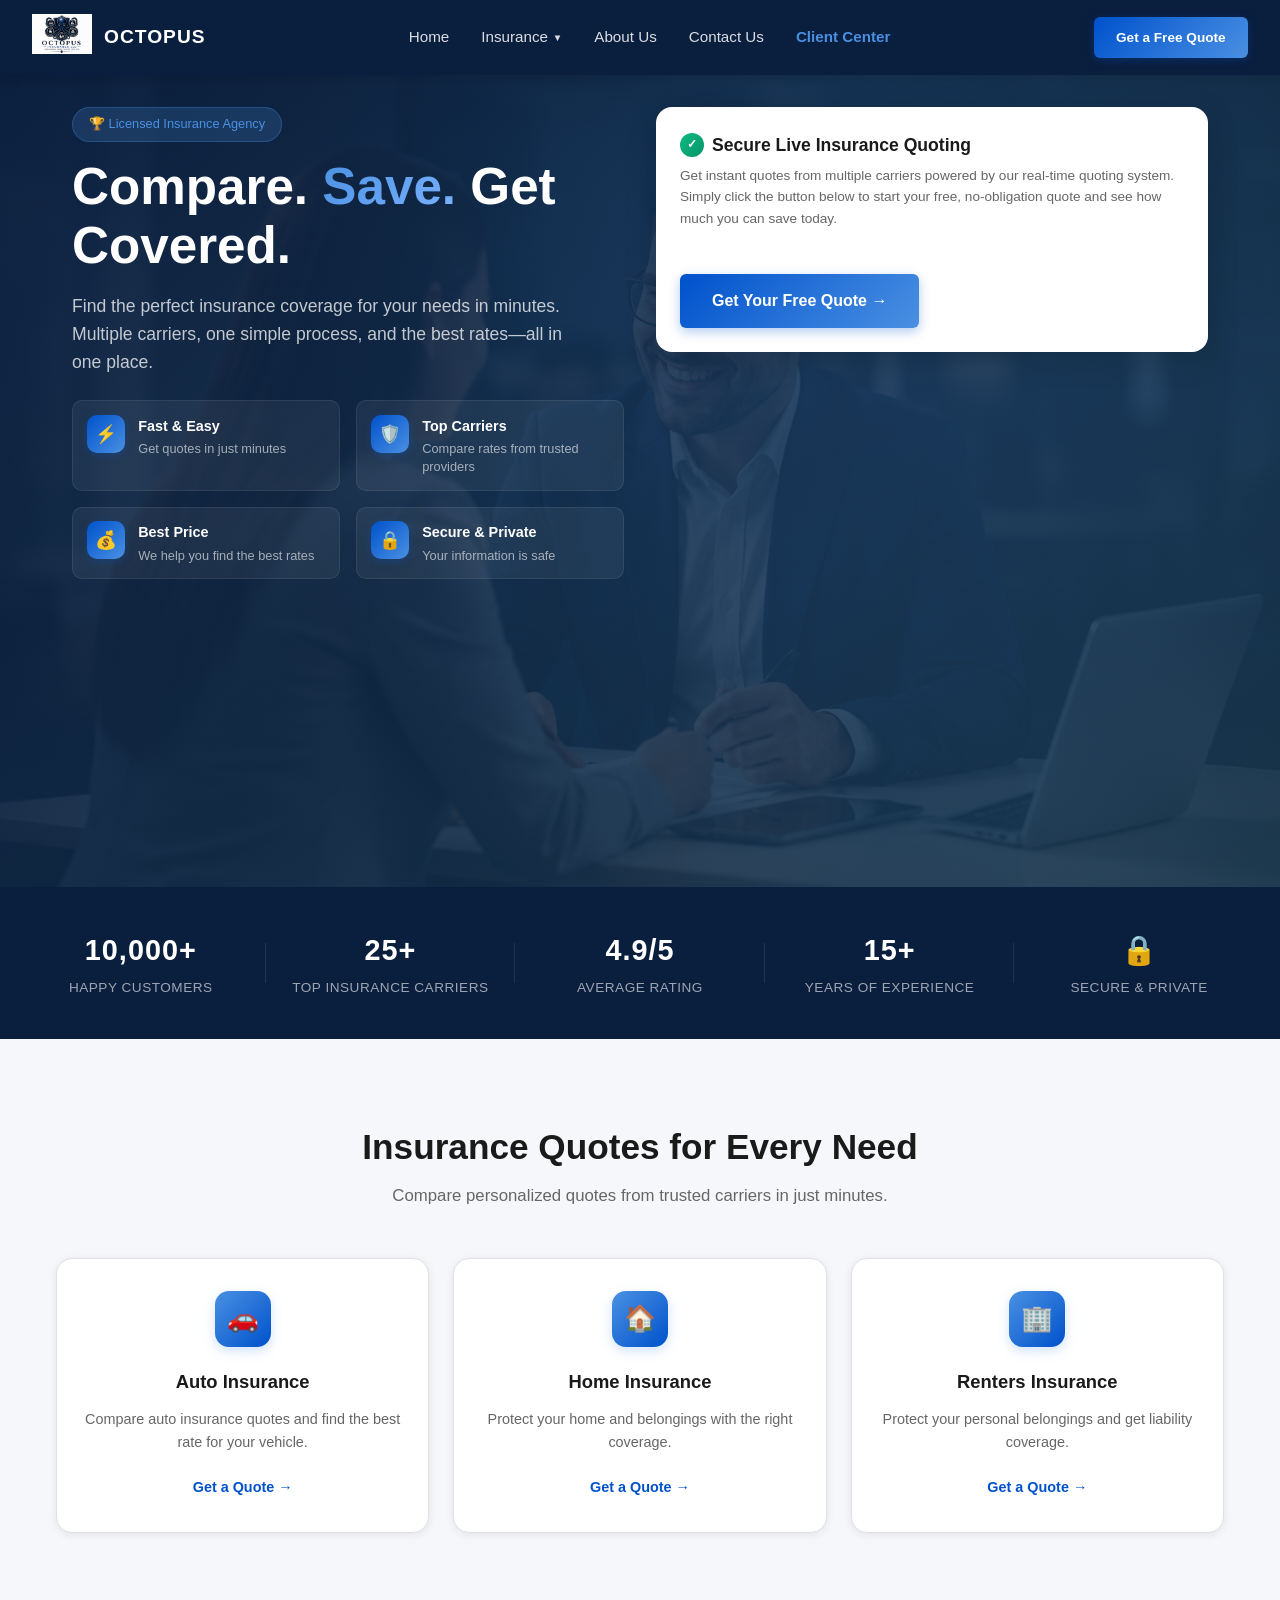
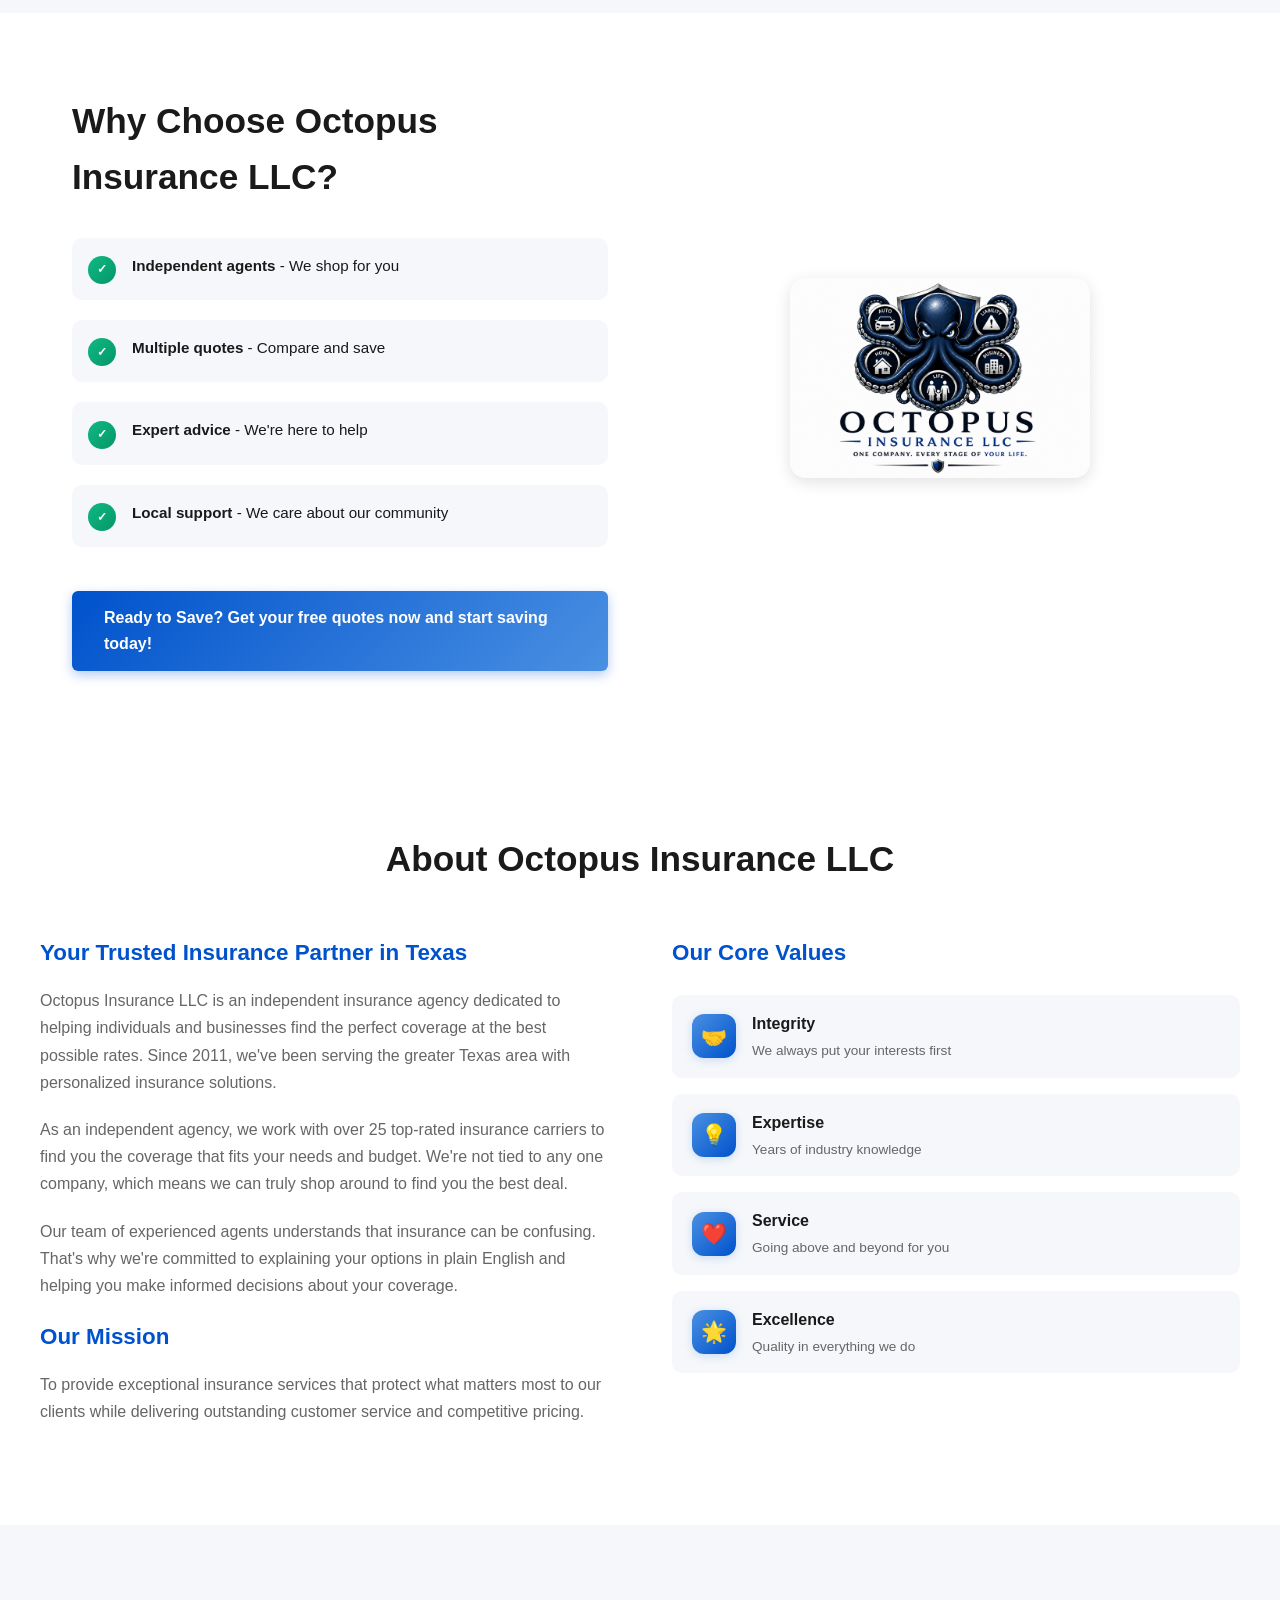
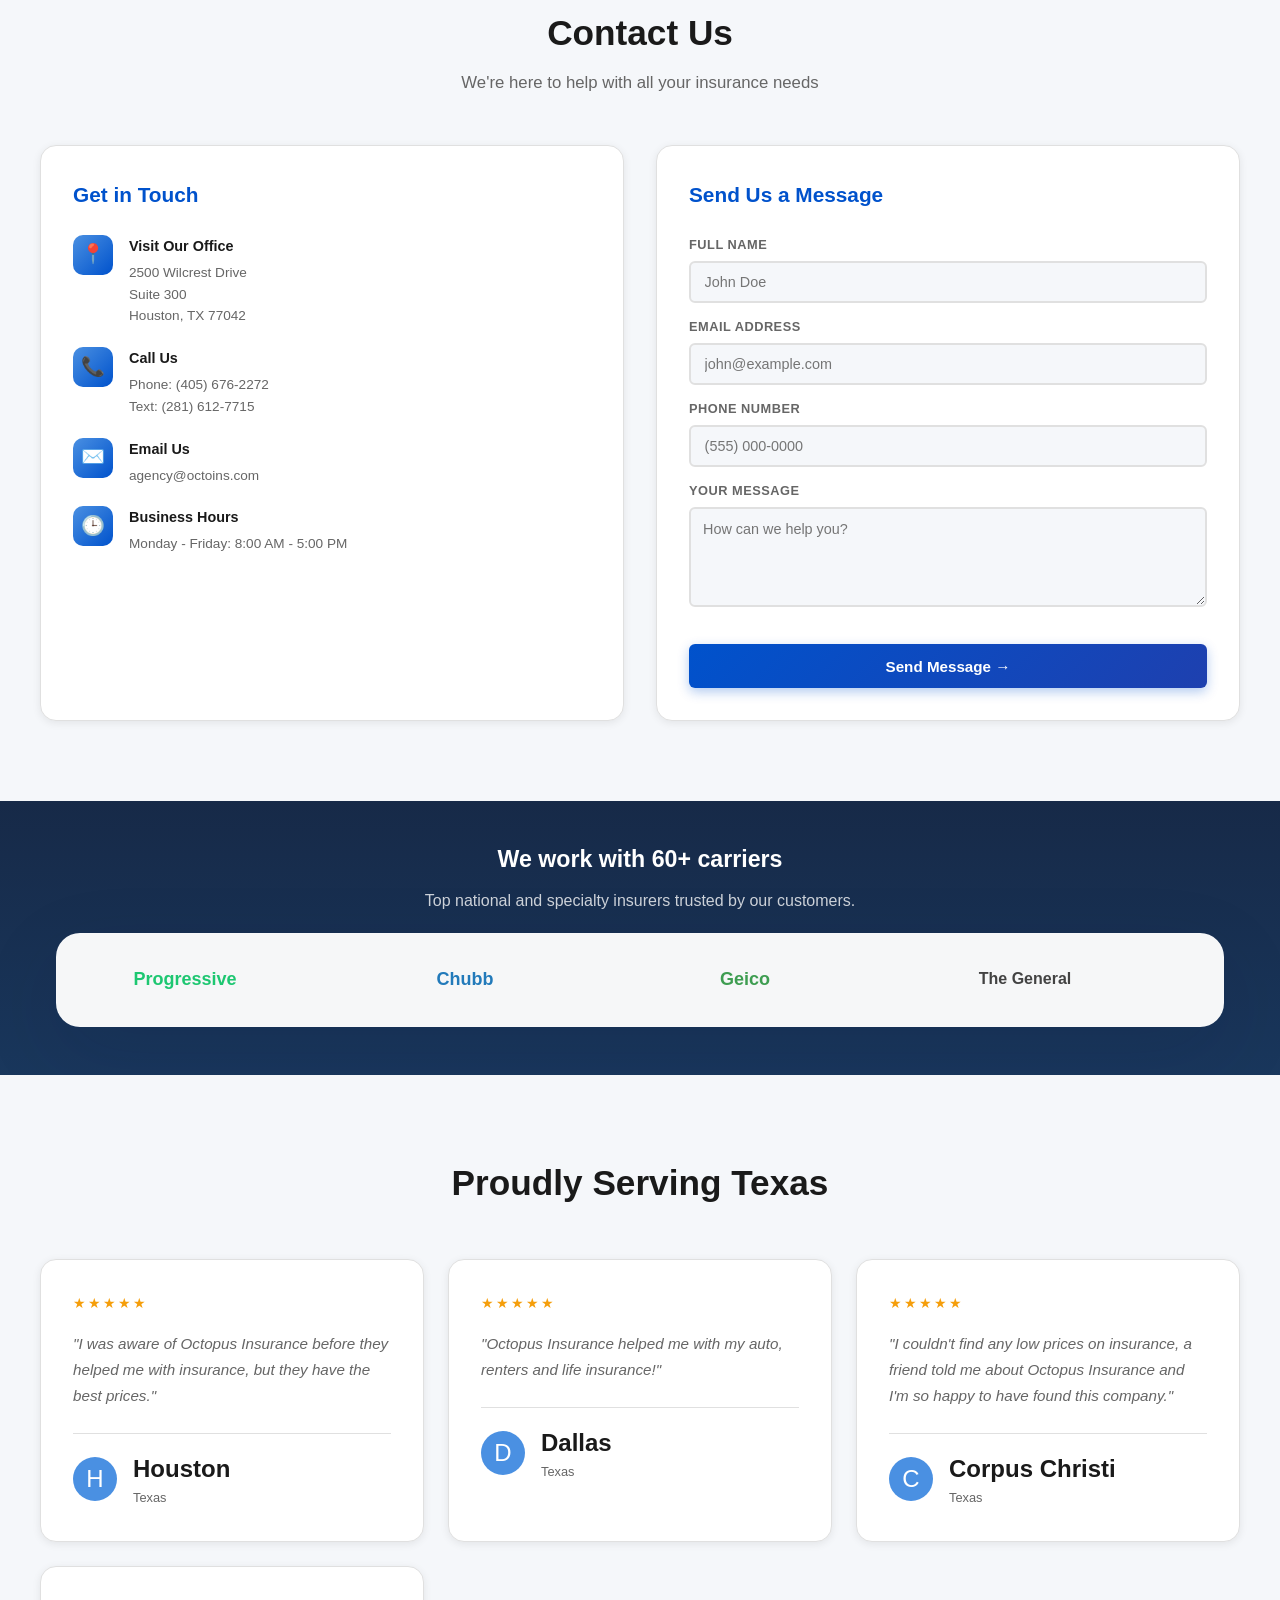
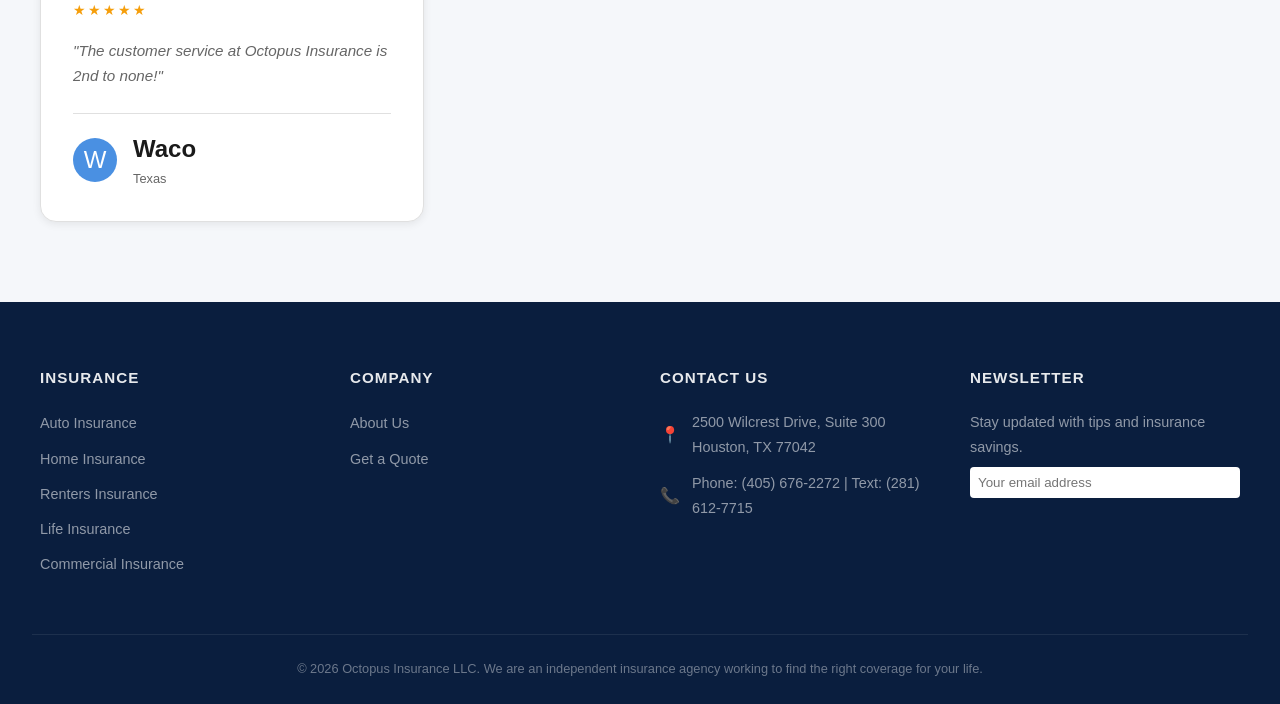
==== commit 6cdf8341: "Add partner logo ticker section to index.html" ====
--- a/index.html
+++ b/index.html
@@ -290,6 +290,40 @@
     </div>
   </section>
 
+  <!-- PARTNER LOGO TICKER -->
+  <section class="partner-ticker" aria-label="Insurance carriers we work with">
+    <div class="partner-ticker-inner">
+      <h2 class="partner-ticker-heading">We work with 60+ carriers</h2>
+      <p class="partner-ticker-subtitle">Top national and specialty insurers trusted by our customers.</p>
+      <div class="ticker">
+        <div class="ticker-track">
+          <div class="ticker-item"><img src="images/logos/progressive.svg" alt="Progressive"></div>
+          <div class="ticker-item"><img src="images/logos/chubb.svg" alt="Chubb"></div>
+          <div class="ticker-item"><img src="images/logos/geico.svg" alt="Geico"></div>
+          <div class="ticker-item"><img src="images/logos/the-general.svg" alt="The General"></div>
+          <div class="ticker-item"><img src="images/logos/bristol-west.svg" alt="Bristol West"></div>
+          <div class="ticker-item"><img src="images/logos/all-state.svg" alt="All State"></div>
+          <div class="ticker-item"><img src="images/logos/foremost.svg" alt="Foremost"></div>
+          <div class="ticker-item"><img src="images/logos/hiscox.svg" alt="Hiscox"></div>
+          <div class="ticker-item"><img src="images/logos/biberk.svg" alt="BiBerk"></div>
+          <div class="ticker-item"><img src="images/logos/root.svg" alt="Root"></div>
+
+          <!-- repeat for seamless loop -->
+          <div class="ticker-item"><img src="images/logos/progressive.svg" alt="Progressive"></div>
+          <div class="ticker-item"><img src="images/logos/chubb.svg" alt="Chubb"></div>
+          <div class="ticker-item"><img src="images/logos/geico.svg" alt="Geico"></div>
+          <div class="ticker-item"><img src="images/logos/the-general.svg" alt="The General"></div>
+          <div class="ticker-item"><img src="images/logos/bristol-west.svg" alt="Bristol West"></div>
+          <div class="ticker-item"><img src="images/logos/all-state.svg" alt="All State"></div>
+          <div class="ticker-item"><img src="images/logos/foremost.svg" alt="Foremost"></div>
+          <div class="ticker-item"><img src="images/logos/hiscox.svg" alt="Hiscox"></div>
+          <div class="ticker-item"><img src="images/logos/biberk.svg" alt="BiBerk"></div>
+          <div class="ticker-item"><img src="images/logos/root.svg" alt="Root"></div>
+        </div>
+      </div>
+    </div>
+  </section>
+
   <!-- TESTIMONIALS SECTION -->
   <section class="testimonials">
     <h2>Proudly Serving Texas</h2>
--- a/css/style.css
+++ b/css/style.css
@@ -312,6 +312,7 @@
   align-items: flex-start;
   justify-content: center;
   width: 100%;
+  min-height: calc(100vh - 5.5rem);
   overflow-x: hidden;
 }
 
@@ -797,6 +798,86 @@
 .why-choose-image {
   text-align: center;
 }
+
+/* PARTNER LOGO TICKER */
+.partner-ticker {
+  background: linear-gradient(180deg, rgba(10, 30, 62, 0.95), rgba(16, 47, 86, 0.96));
+  padding: 2.5rem 0 3rem;
+  margin-top: 0;
+}
+.ticker {
+  width: 100%;
+  overflow: hidden;
+  background: rgba(255, 255, 255, 0.96);
+  border: 1px solid rgba(255, 255, 255, 0.16);
+  border-radius: 24px;
+  padding: 1rem 0.5rem;
+  box-shadow: 0 25px 80px rgba(0, 18, 54, 0.12);
+}
+.ticker-track {
+  display: flex;
+  gap: 2.5rem;
+  align-items: center;
+  animation: marquee 26s linear infinite;
+}
+.ticker-item {
+  flex: 0 0 auto;
+  display: flex;
+  align-items: center;
+  justify-content: center;
+  min-width: 170px;
+}
+.ticker-item img {
+  max-height: 72px;
+  width: auto;
+  opacity: 0.95;
+  filter: grayscale(0.05) contrast(0.92);
+  transition: transform 0.25s ease, filter 0.25s ease, opacity 0.25s ease;
+}
+.ticker-item:hover img,
+.ticker-item:focus img {
+  filter: none;
+  transform: scale(1.05);
+  opacity: 1;
+}
+.ticker:hover .ticker-track,
+.ticker.paused .ticker-track {
+  animation-play-state: paused;
+}
+
+@keyframes marquee {
+  0% { transform: translateX(0); }
+  100% { transform: translateX(-50%); }
+}
+
+/* Responsive adjustments */
+@media (max-width: 900px) {
+  .ticker-item { min-width: 140px; }
+  .ticker-item img { max-height: 52px; }
+}
+
+/* Heading and inner wrapper for ticker */
+.partner-ticker-inner {
+  max-width: 1200px;
+  margin: 0 auto;
+  padding: 0 1rem;
+  text-align: center;
+}
+.partner-ticker-heading {
+  font-size: 1.45rem;
+  font-weight: 800;
+  margin: 0;
+  color: #ffffff;
+}
+.partner-ticker-subtitle {
+  margin: 0.6rem auto 1.2rem;
+  color: rgba(255, 255, 255, 0.78);
+  font-size: 1rem;
+  max-width: 700px;
+}
+
+.ticker-item { min-width: 160px; }
+
 
 .why-choose-image img {
   max-width: 100%;
@@ -1265,11 +1346,11 @@
   .stat-item:not(:last-child)::after { display: none; }
   .stat-item:nth-child(5) { grid-column: span 2; }
 
-  .hero { min-height: 0; }
+  .hero { min-height: calc(100vh - 5.5rem); }
 
   .hero-wrapper {
     grid-template-columns: 1fr;
-    padding: 2rem 1.25rem;
+    padding: 2rem 1.25rem 3rem;
     gap: 2rem;
   }
 
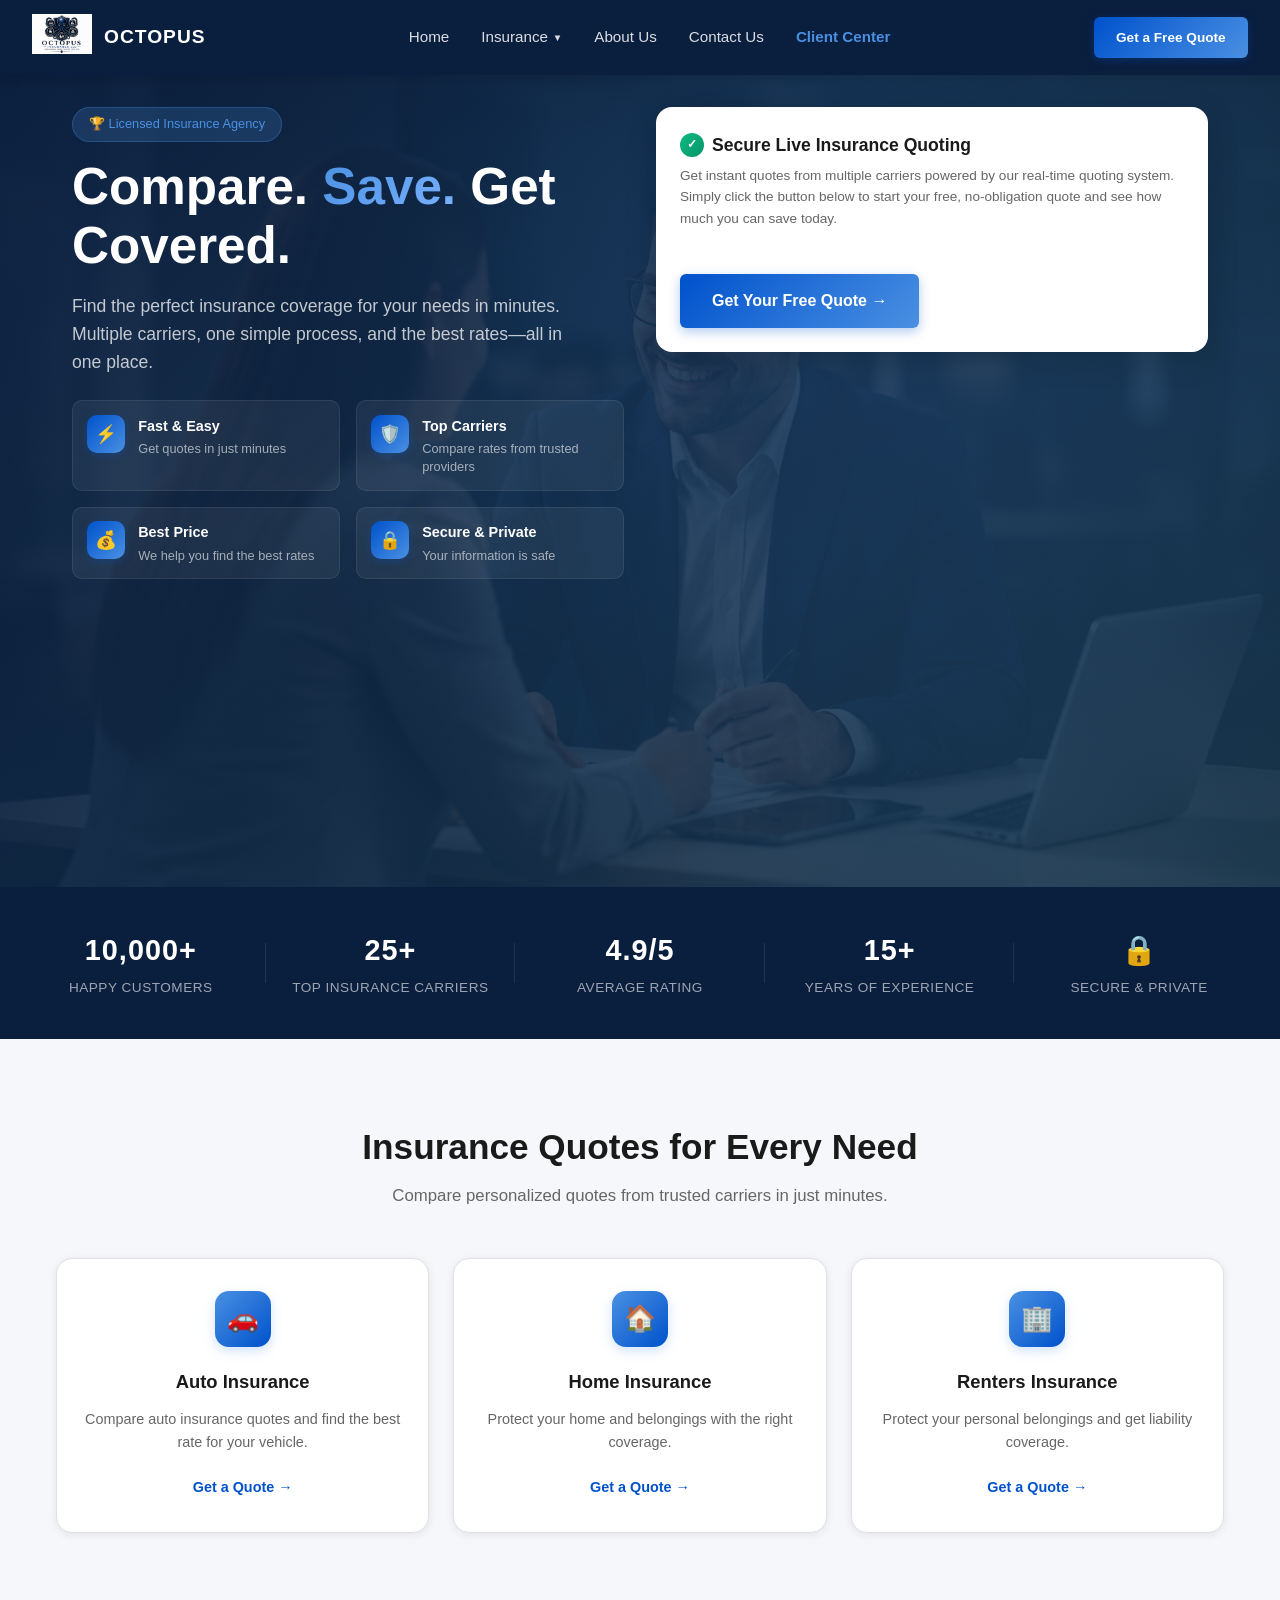
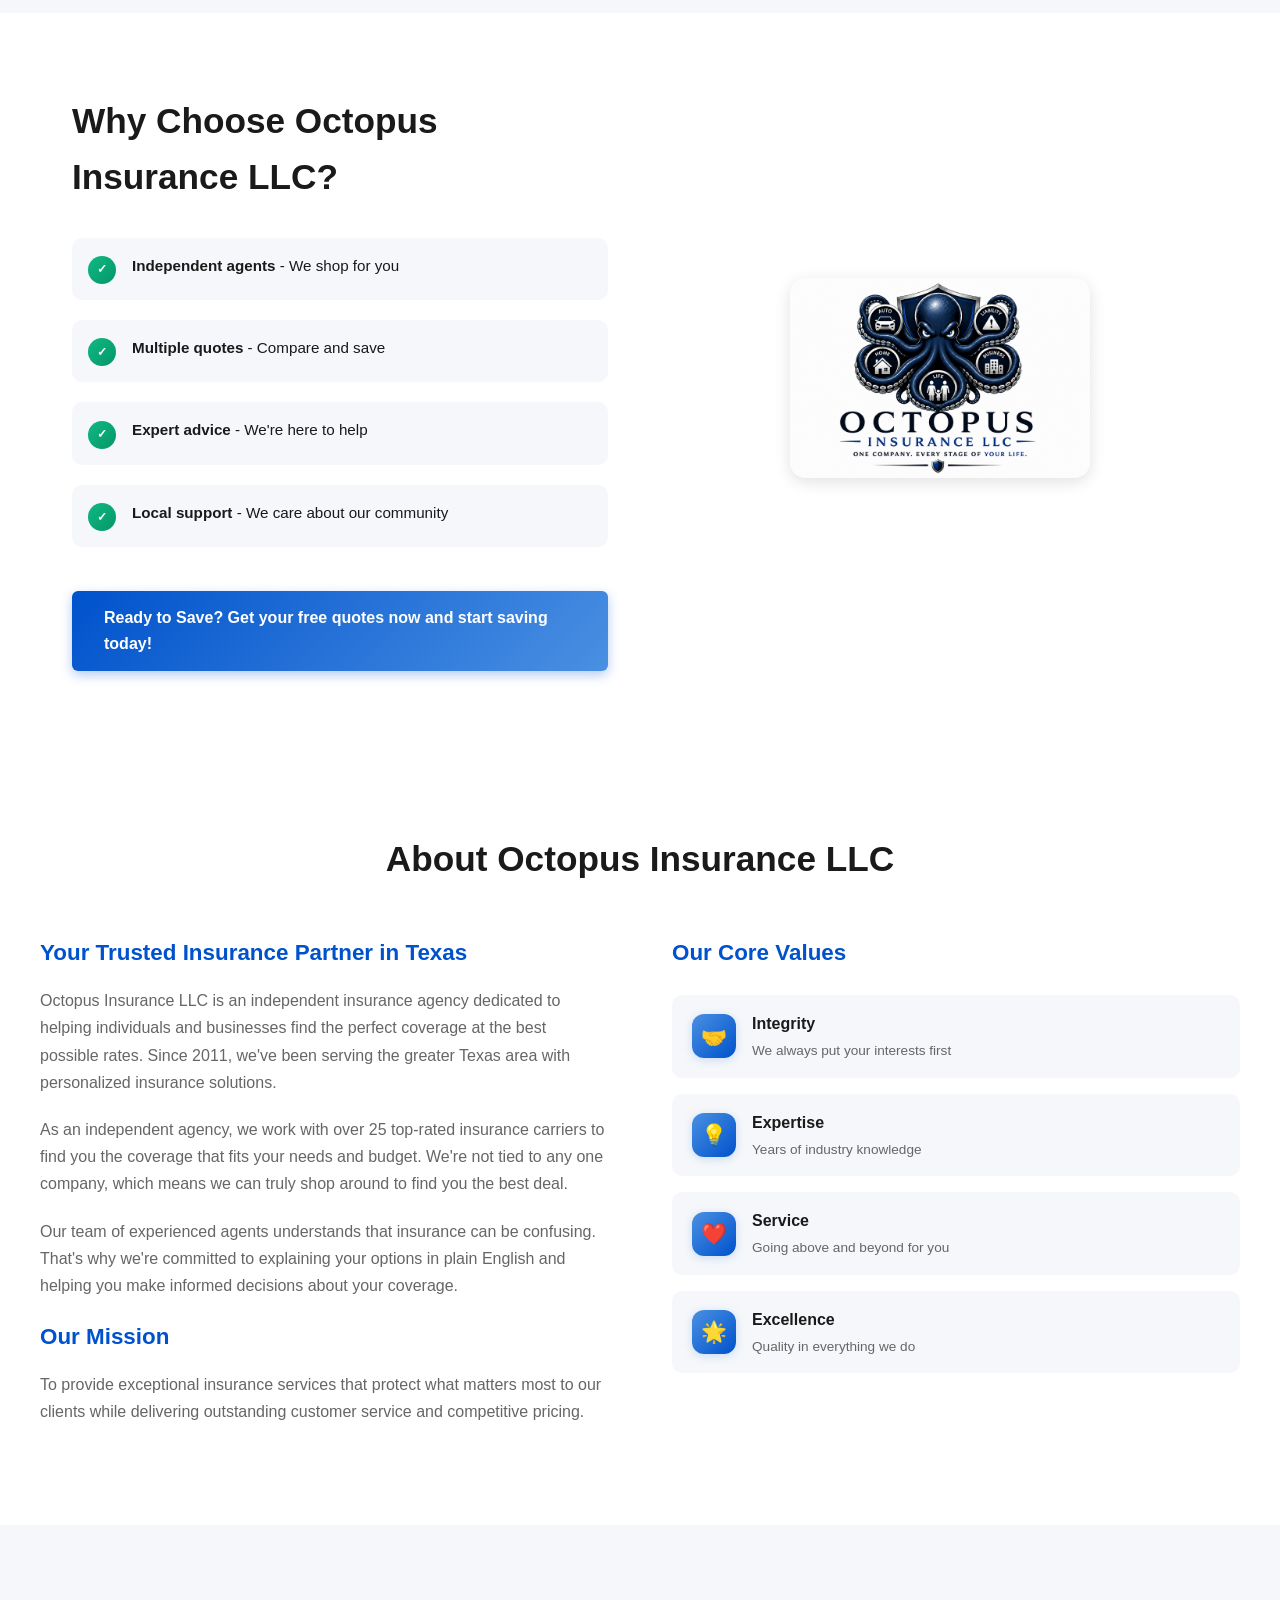
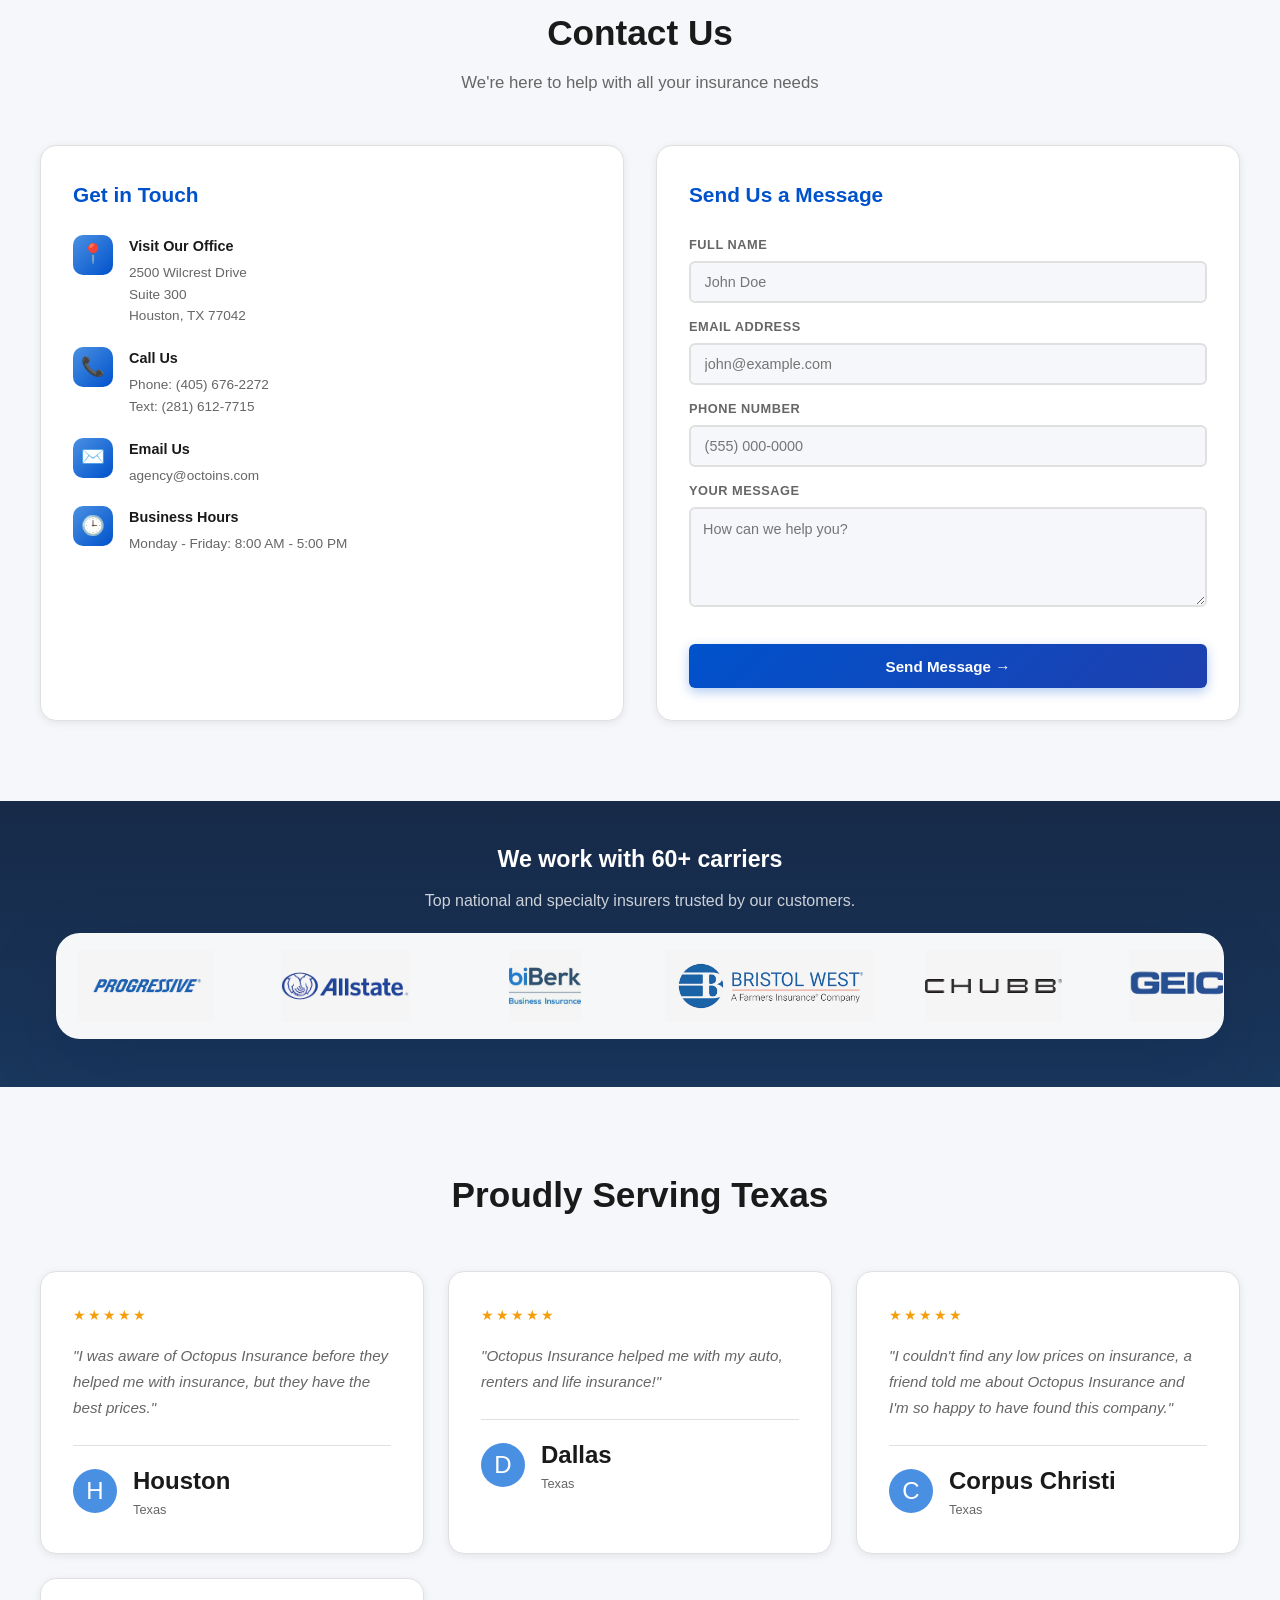
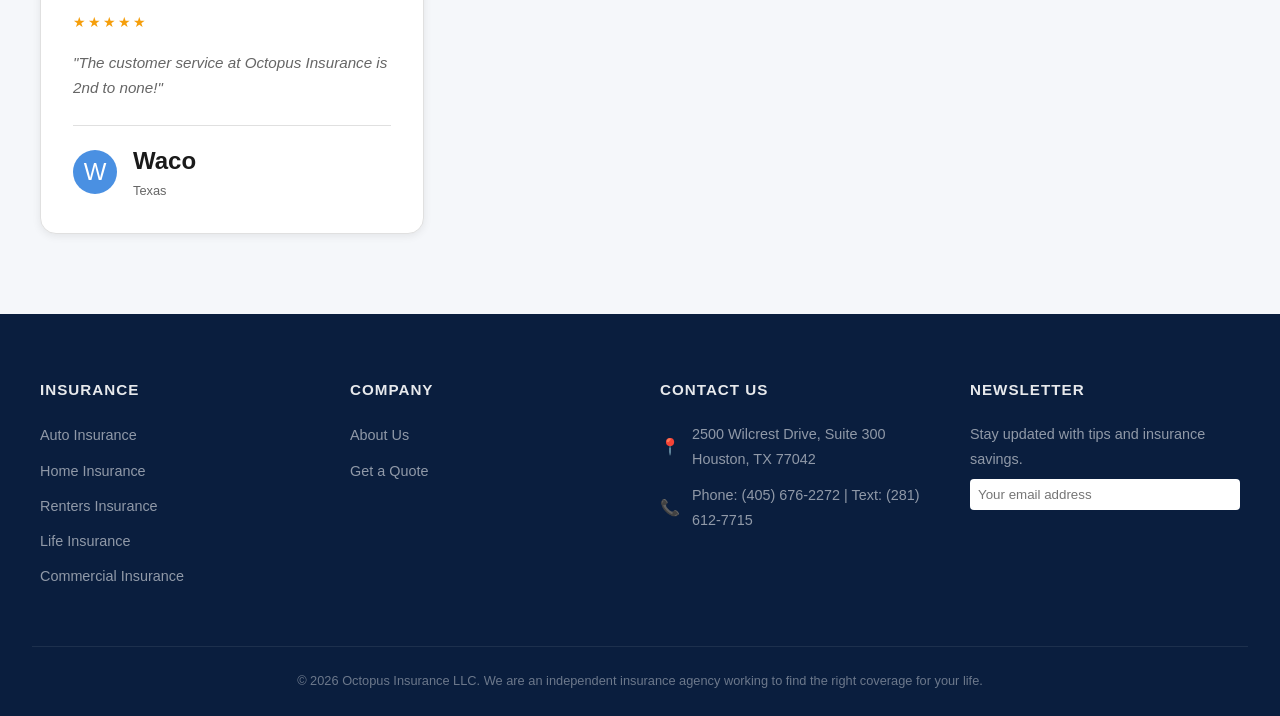
==== commit e7bc9ce1: "Updated ticker with 7 carrier logos (Progressive, All State, BiBerk, Bristol West, Chubb, Geico, His" ====
--- a/index.html
+++ b/index.html
@@ -297,28 +297,22 @@
       <p class="partner-ticker-subtitle">Top national and specialty insurers trusted by our customers.</p>
       <div class="ticker">
         <div class="ticker-track">
-          <div class="ticker-item"><img src="images/logos/progressive.svg" alt="Progressive"></div>
-          <div class="ticker-item"><img src="images/logos/chubb.svg" alt="Chubb"></div>
-          <div class="ticker-item"><img src="images/logos/geico.svg" alt="Geico"></div>
-          <div class="ticker-item"><img src="images/logos/the-general.svg" alt="The General"></div>
-          <div class="ticker-item"><img src="images/logos/bristol-west.svg" alt="Bristol West"></div>
-          <div class="ticker-item"><img src="images/logos/all-state.svg" alt="All State"></div>
-          <div class="ticker-item"><img src="images/logos/foremost.svg" alt="Foremost"></div>
-          <div class="ticker-item"><img src="images/logos/hiscox.svg" alt="Hiscox"></div>
-          <div class="ticker-item"><img src="images/logos/biberk.svg" alt="BiBerk"></div>
-          <div class="ticker-item"><img src="images/logos/root.svg" alt="Root"></div>
+          <div class="ticker-item"><img src="Progressive.png" alt="Progressive"></div>
+          <div class="ticker-item"><img src="all state.png" alt="All State"></div>
+          <div class="ticker-item"><img src="biberk.jpg" alt="BiBerk"></div>
+          <div class="ticker-item"><img src="bristol west.png" alt="Bristol West"></div>
+          <div class="ticker-item"><img src="chubb.png" alt="Chubb"></div>
+          <div class="ticker-item"><img src="geico.png" alt="Geico"></div>
+          <div class="ticker-item"><img src="hiscox.png" alt="Hiscox"></div>
 
           <!-- repeat for seamless loop -->
-          <div class="ticker-item"><img src="images/logos/progressive.svg" alt="Progressive"></div>
-          <div class="ticker-item"><img src="images/logos/chubb.svg" alt="Chubb"></div>
-          <div class="ticker-item"><img src="images/logos/geico.svg" alt="Geico"></div>
-          <div class="ticker-item"><img src="images/logos/the-general.svg" alt="The General"></div>
-          <div class="ticker-item"><img src="images/logos/bristol-west.svg" alt="Bristol West"></div>
-          <div class="ticker-item"><img src="images/logos/all-state.svg" alt="All State"></div>
-          <div class="ticker-item"><img src="images/logos/foremost.svg" alt="Foremost"></div>
-          <div class="ticker-item"><img src="images/logos/hiscox.svg" alt="Hiscox"></div>
-          <div class="ticker-item"><img src="images/logos/biberk.svg" alt="BiBerk"></div>
-          <div class="ticker-item"><img src="images/logos/root.svg" alt="Root"></div>
+          <div class="ticker-item"><img src="Progressive.png" alt="Progressive"></div>
+          <div class="ticker-item"><img src="all state.png" alt="All State"></div>
+          <div class="ticker-item"><img src="biberk.jpg" alt="BiBerk"></div>
+          <div class="ticker-item"><img src="bristol west.png" alt="Bristol West"></div>
+          <div class="ticker-item"><img src="chubb.png" alt="Chubb"></div>
+          <div class="ticker-item"><img src="geico.png" alt="Geico"></div>
+          <div class="ticker-item"><img src="hiscox.png" alt="Hiscox"></div>
         </div>
       </div>
     </div>
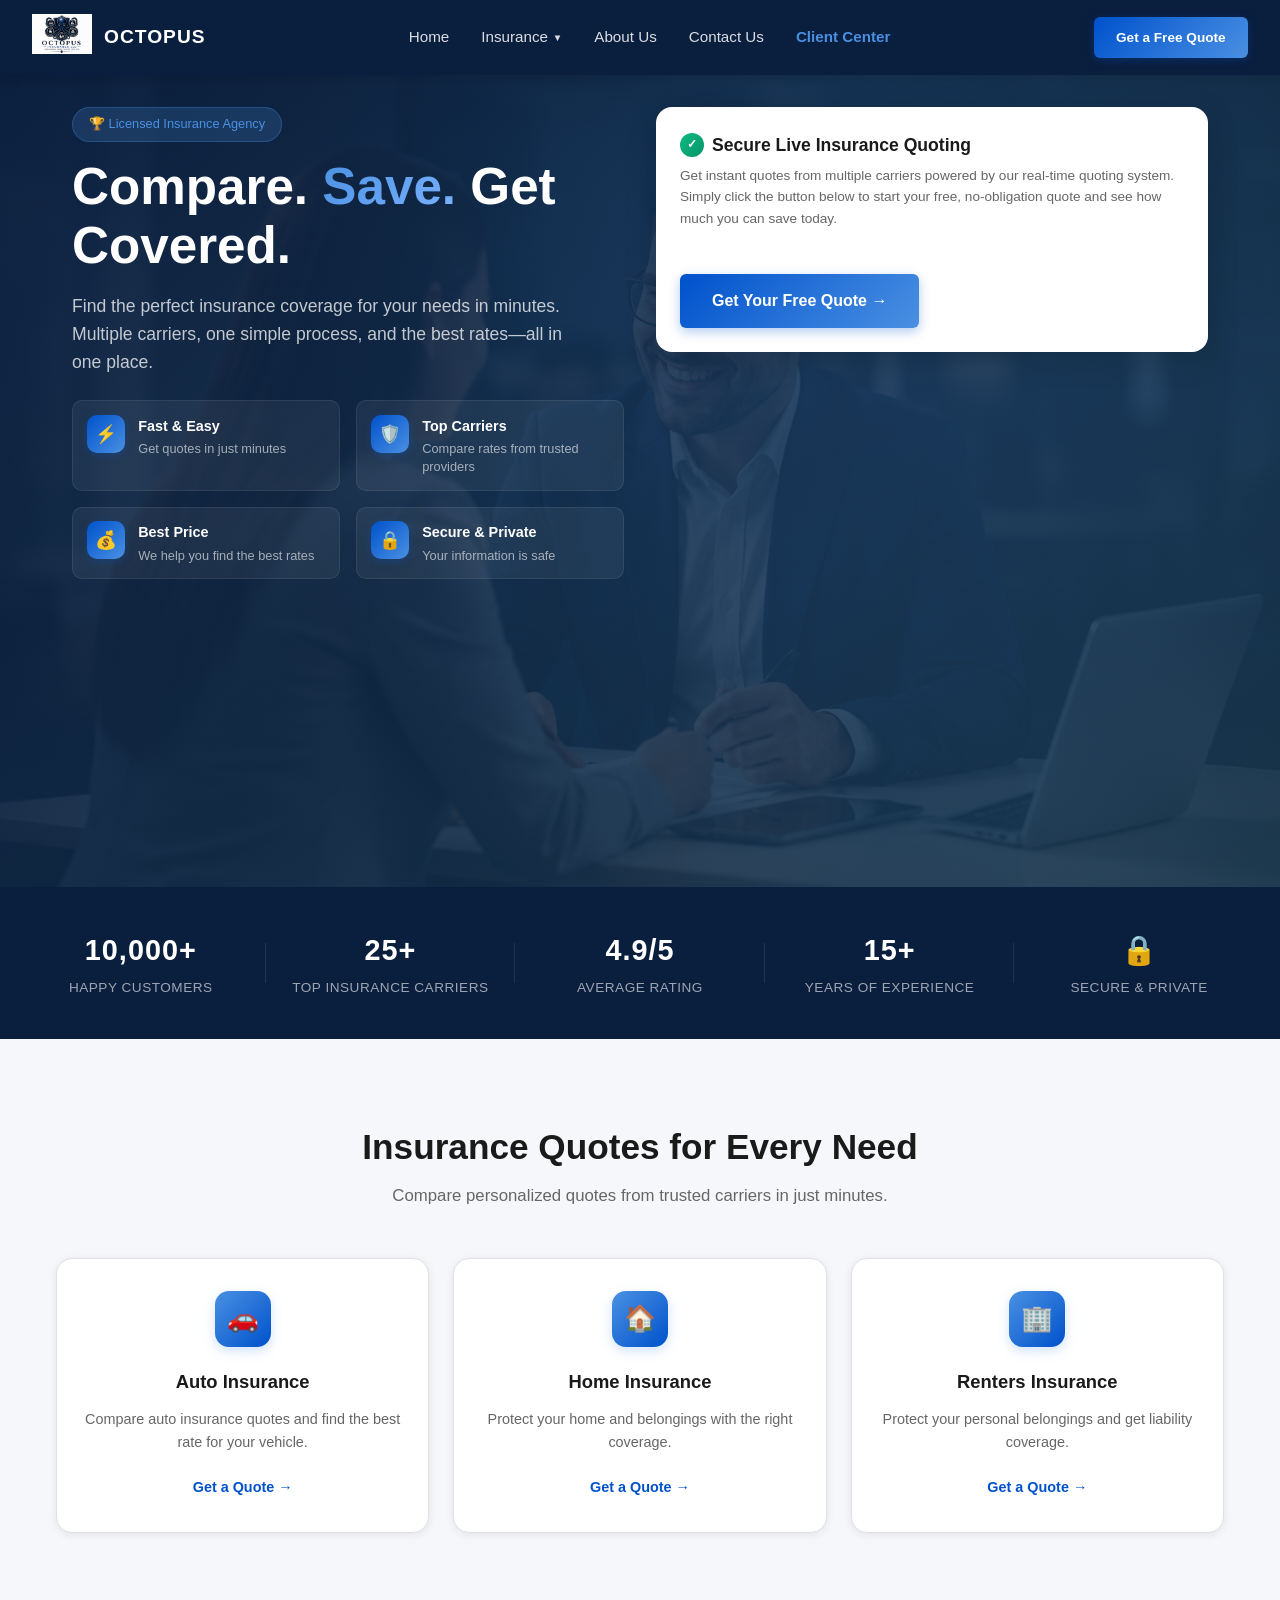
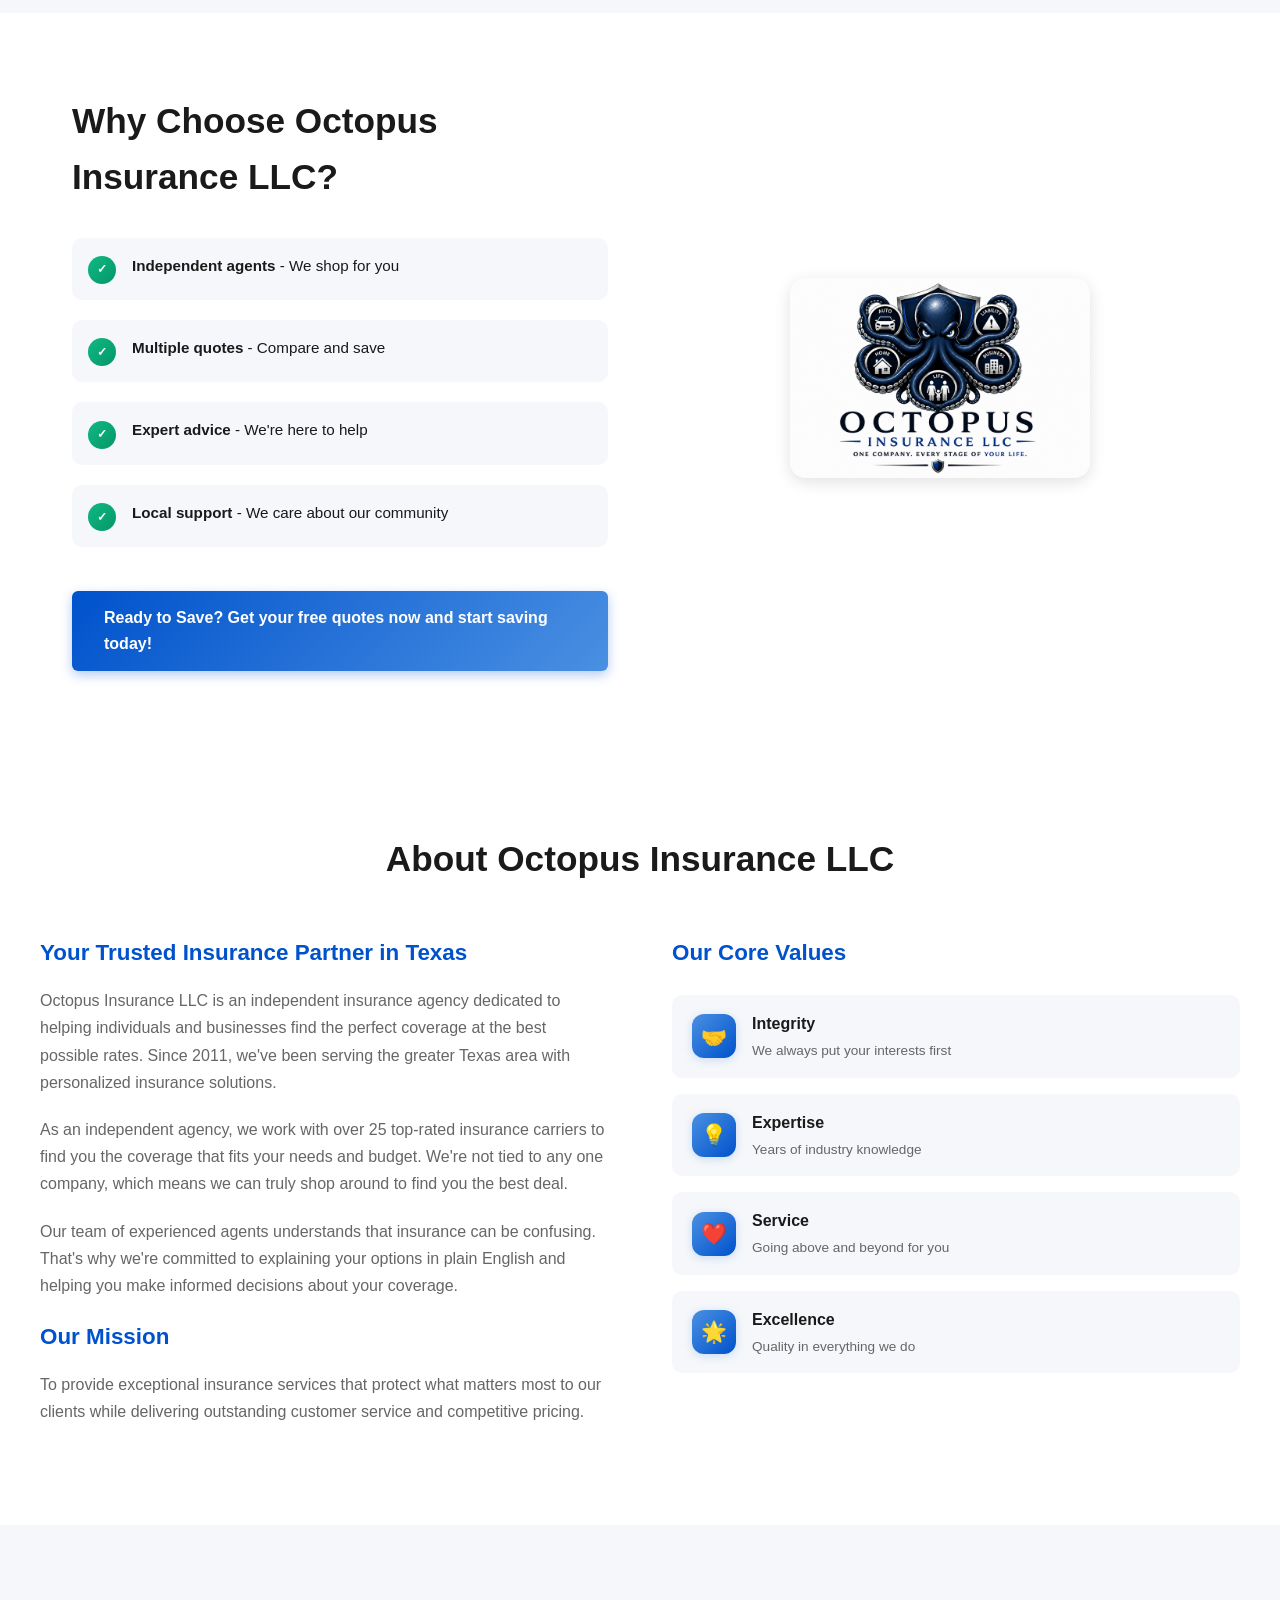
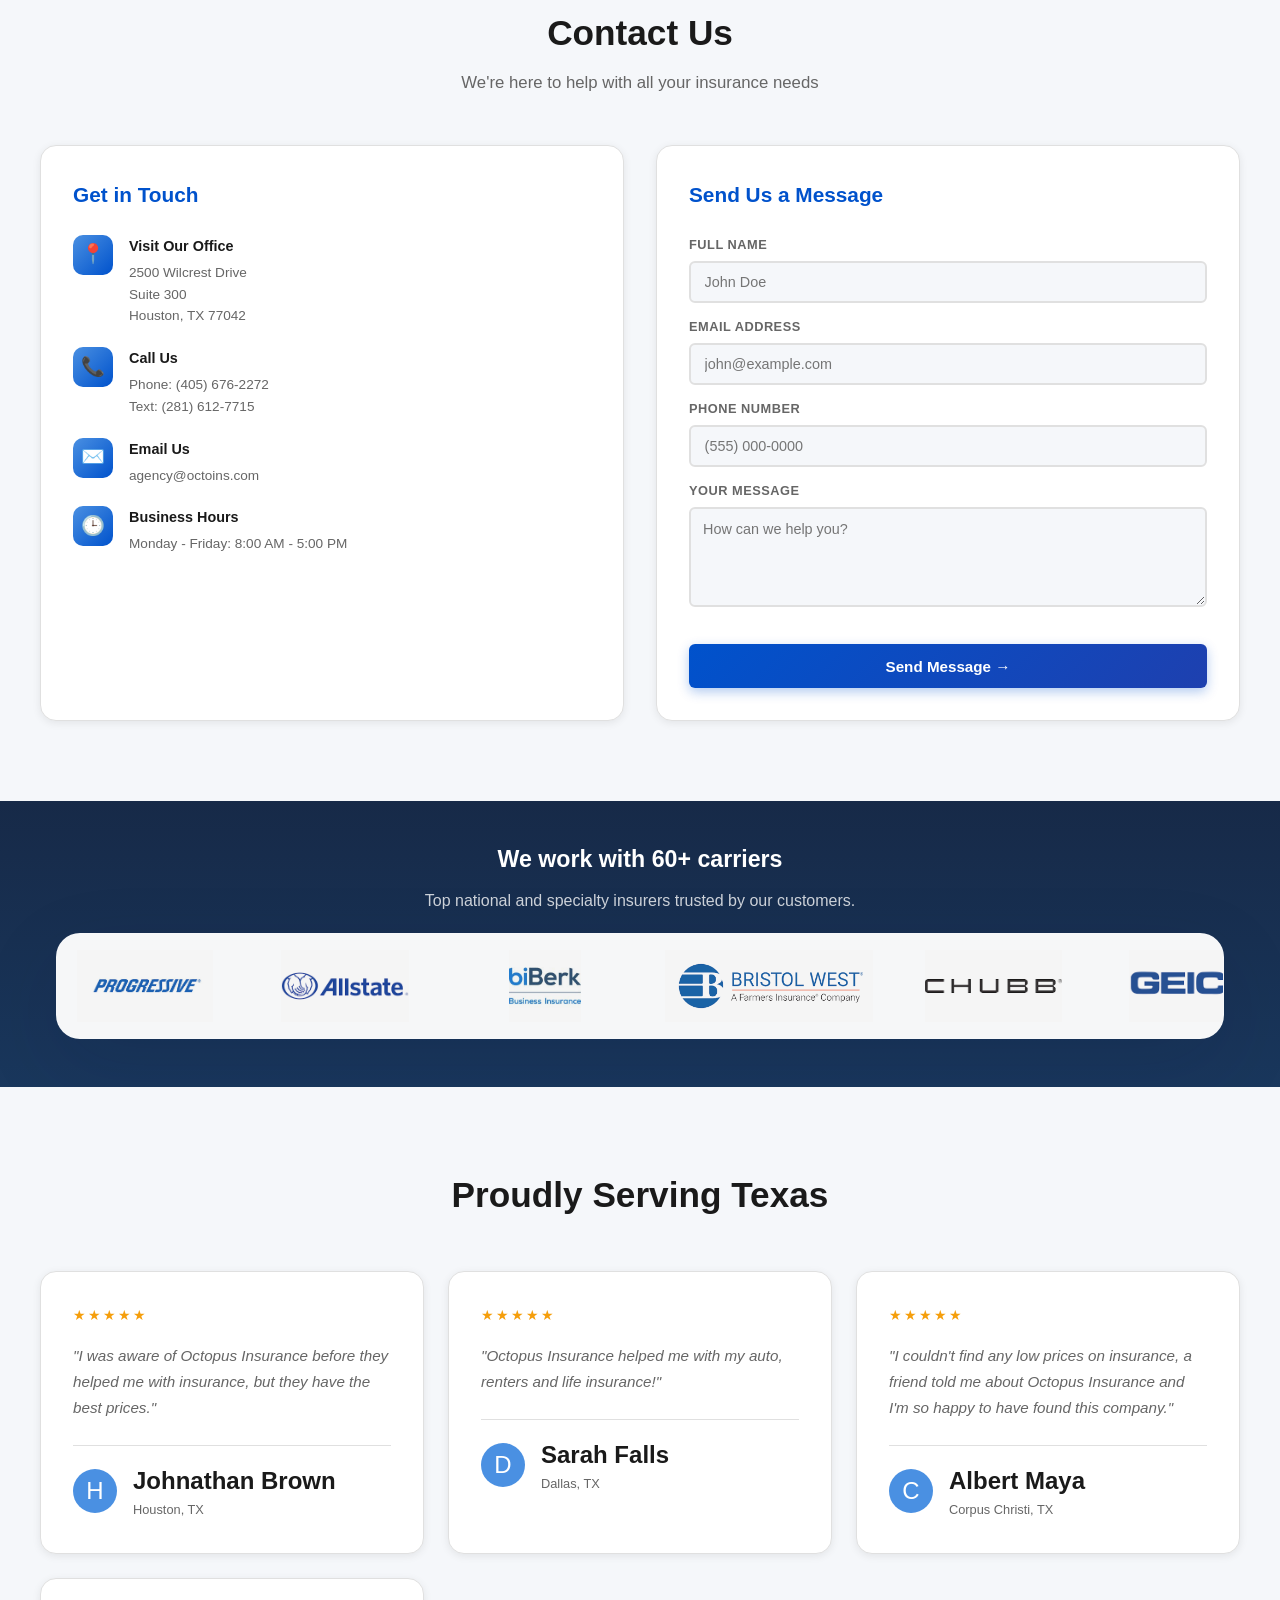
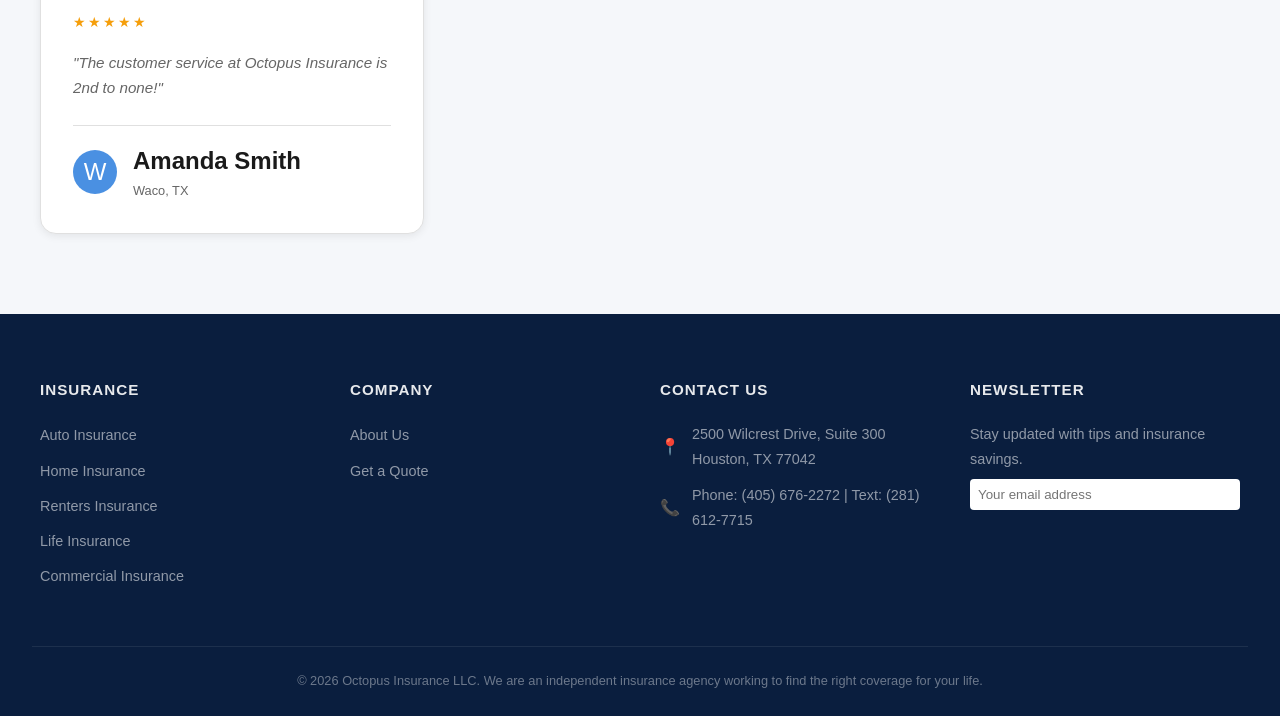
==== commit 56b4fa23: "Updated testimonials with person names and City, TX format in index.html" ====
--- a/index.html
+++ b/index.html
@@ -329,8 +329,8 @@
         <div class="testimonial-author">
           <div class="author-avatar" style="background: #4a90e2; display: flex; align-items: center; justify-content: center; font-size: 1.5rem; color: white;">H</div>
           <div class="author-info">
-            <h4 style="font-size: 1.5rem;">Houston</h4>
-            <p>Texas</p>
+            <h4 style="font-size: 1.5rem;">Johnathan Brown</h4>
+            <p>Houston, TX</p>
           </div>
         </div>
       </div>
@@ -341,8 +341,8 @@
         <div class="testimonial-author">
           <div class="author-avatar" style="background: #4a90e2; display: flex; align-items: center; justify-content: center; font-size: 1.5rem; color: white;">D</div>
           <div class="author-info">
-            <h4 style="font-size: 1.5rem;">Dallas</h4>
-            <p>Texas</p>
+            <h4 style="font-size: 1.5rem;">Sarah Falls</h4>
+            <p>Dallas, TX</p>
           </div>
         </div>
       </div>
@@ -353,8 +353,8 @@
         <div class="testimonial-author">
           <div class="author-avatar" style="background: #4a90e2; display: flex; align-items: center; justify-content: center; font-size: 1.5rem; color: white;">C</div>
           <div class="author-info">
-            <h4 style="font-size: 1.5rem;">Corpus Christi</h4>
-            <p>Texas</p>
+            <h4 style="font-size: 1.5rem;">Albert Maya</h4>
+            <p>Corpus Christi, TX</p>
           </div>
         </div>
       </div>
@@ -365,8 +365,8 @@
         <div class="testimonial-author">
           <div class="author-avatar" style="background: #4a90e2; display: flex; align-items: center; justify-content: center; font-size: 1.5rem; color: white;">W</div>
           <div class="author-info">
-            <h4 style="font-size: 1.5rem;">Waco</h4>
-            <p>Texas</p>
+            <h4 style="font-size: 1.5rem;">Amanda Smith</h4>
+            <p>Waco, TX</p>
           </div>
         </div>
       </div>
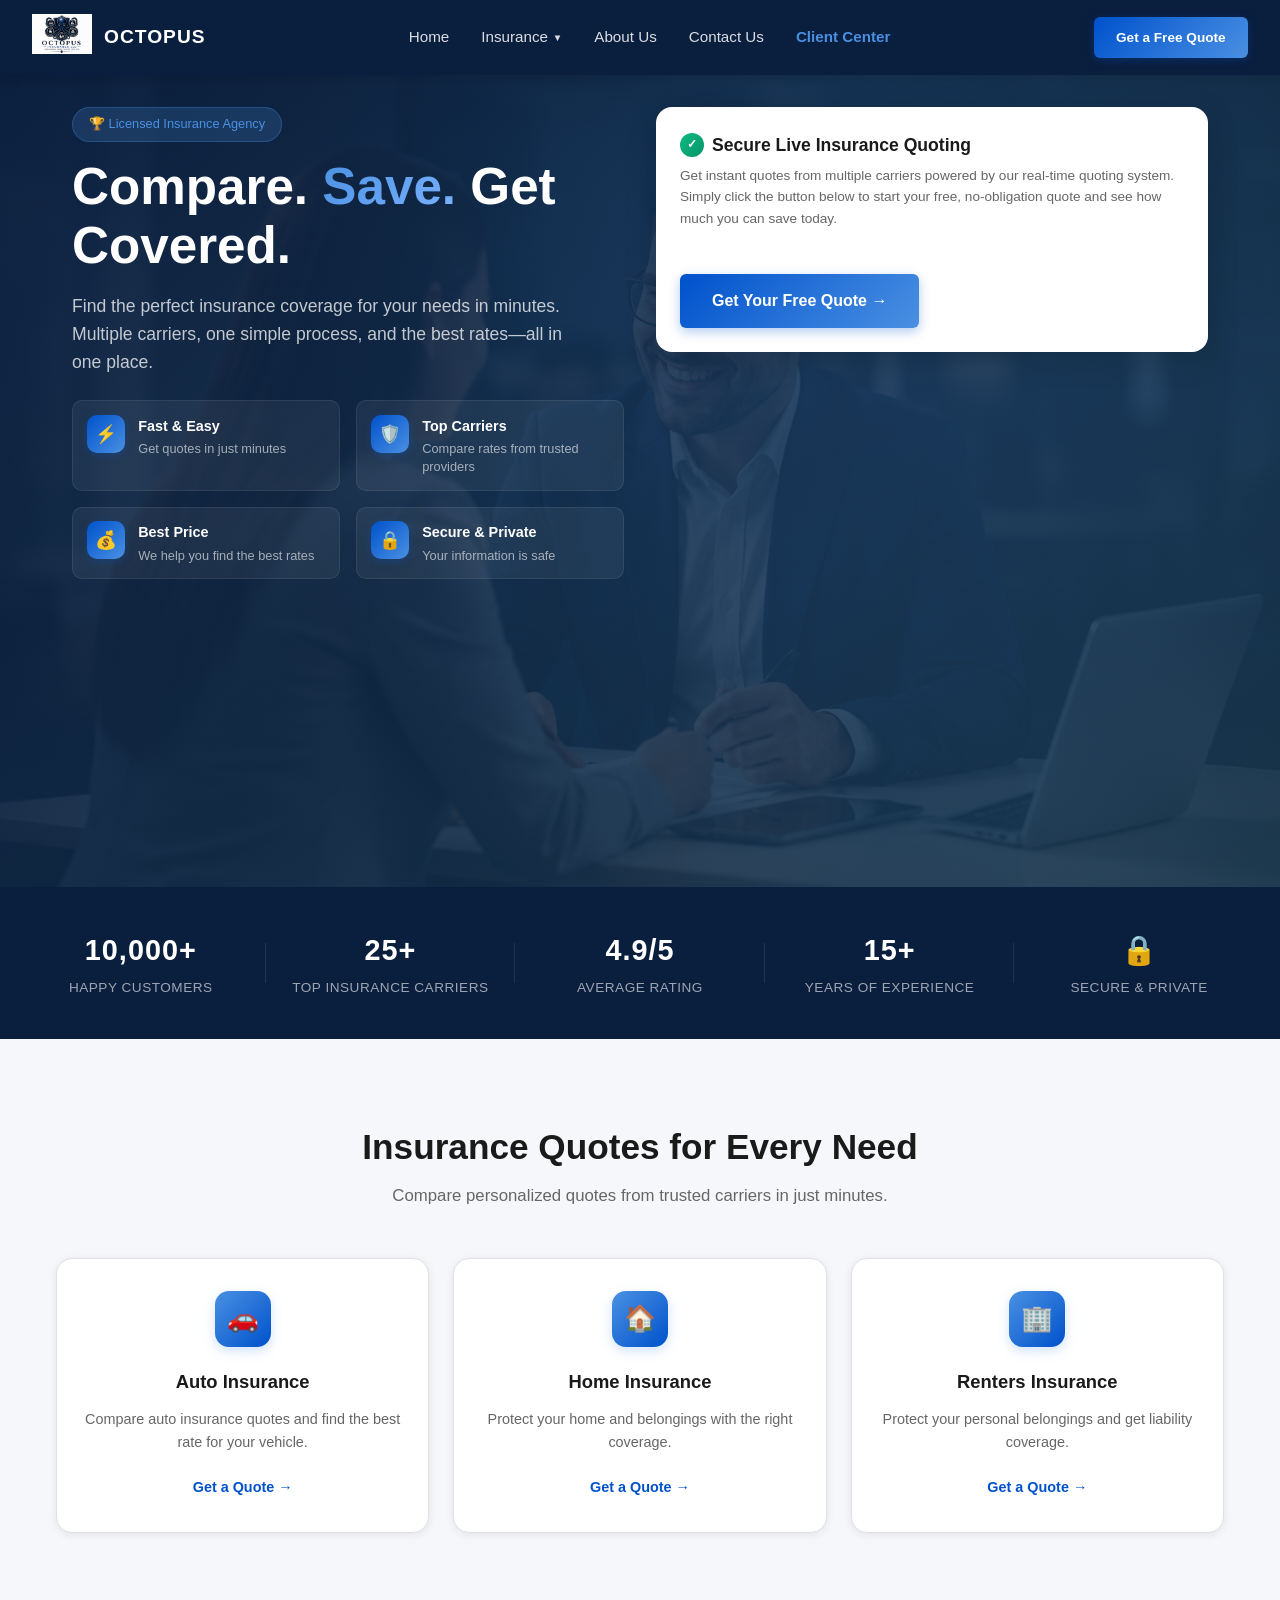
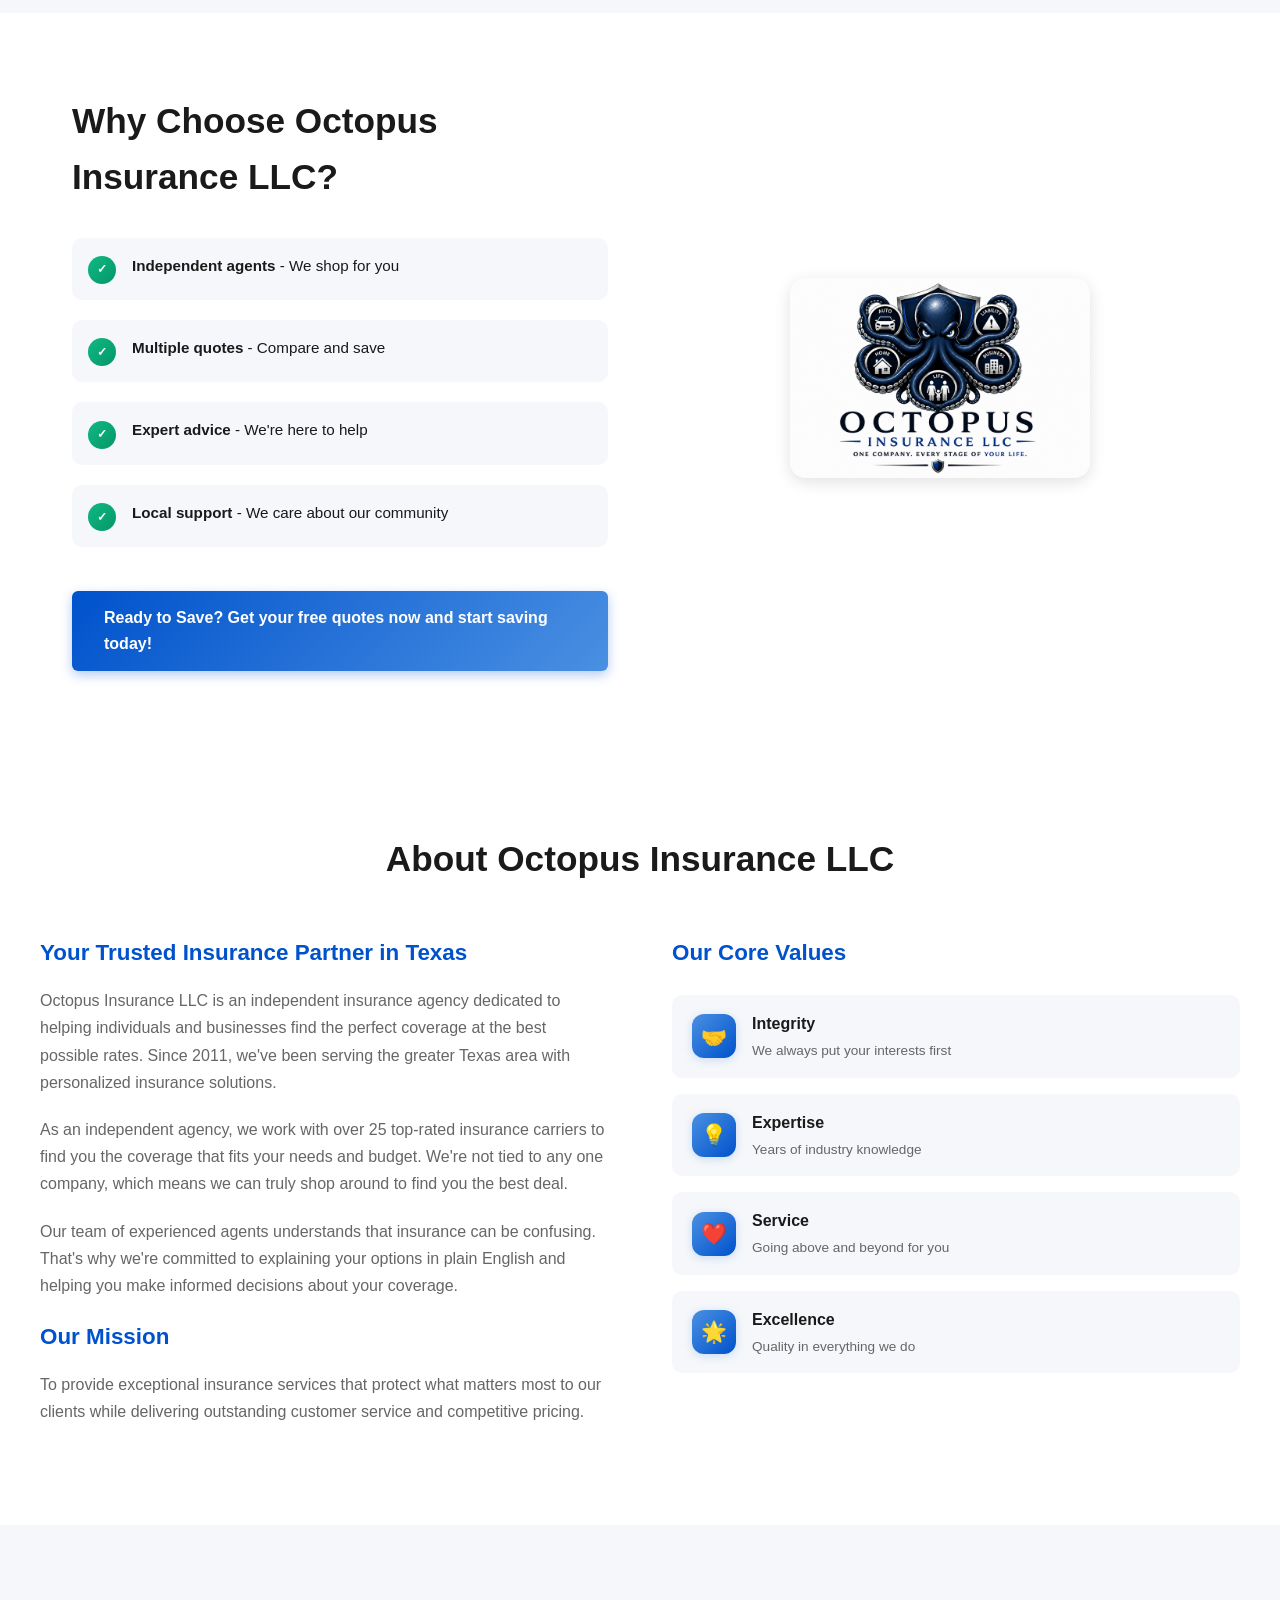
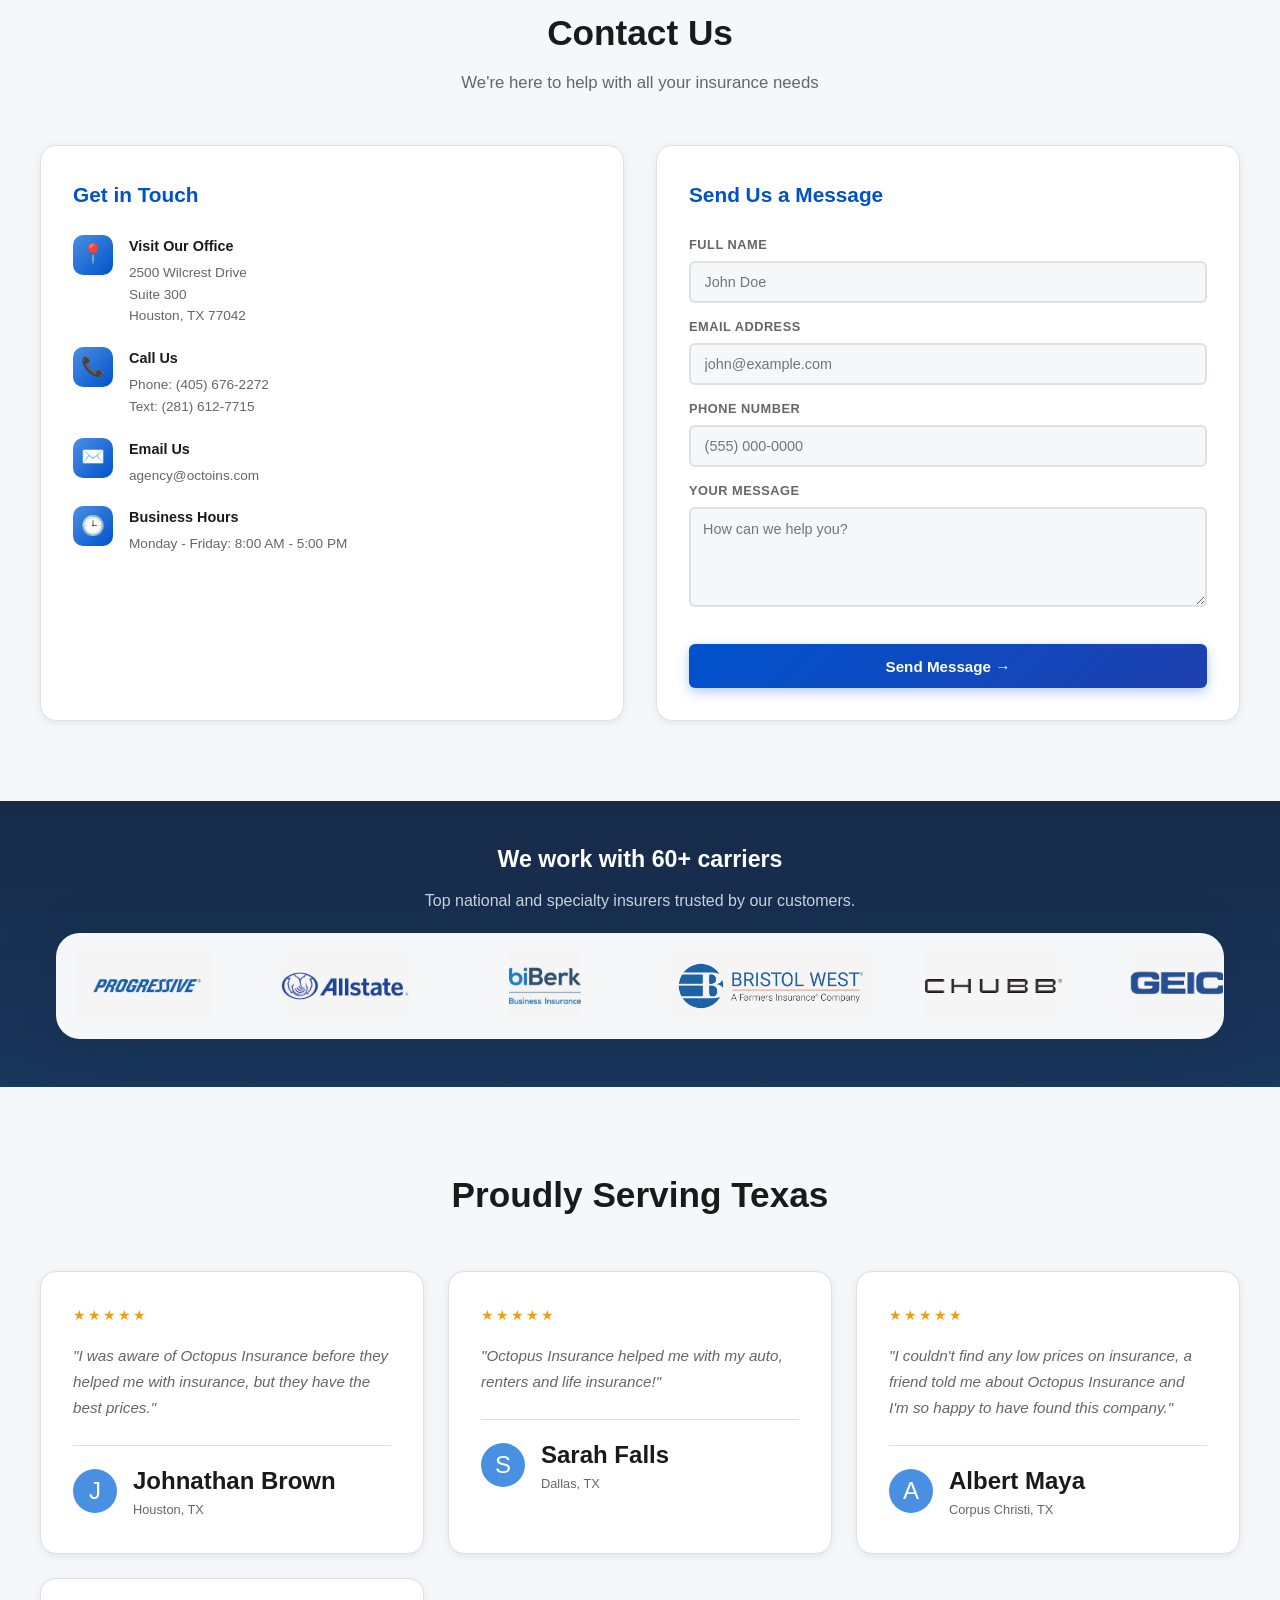
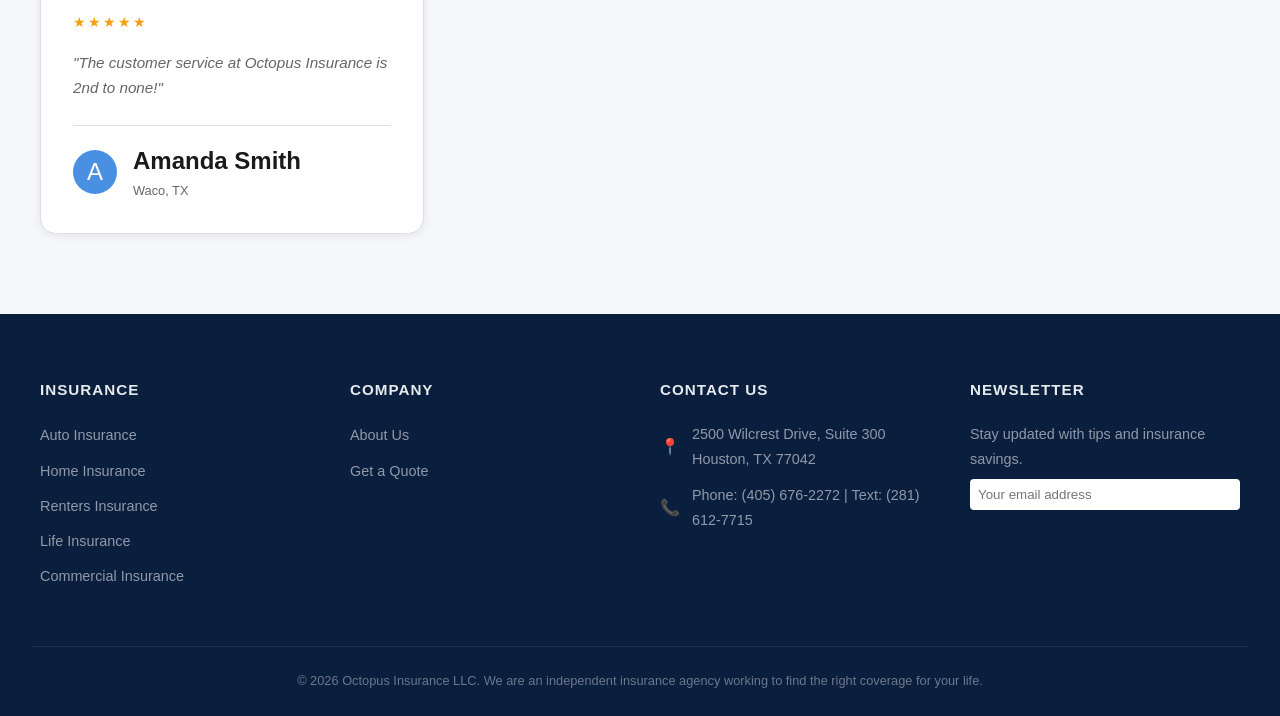
==== commit dd2e0369: "Fixed testimonial initials to match person names (J, S, A, A) in index.html and home.html" ====
--- a/index.html
+++ b/index.html
@@ -327,7 +327,7 @@
         <div class="stars">★★★★★</div>
         <p class="testimonial-text">"I was aware of Octopus Insurance before they helped me with insurance, but they have the best prices."</p>
         <div class="testimonial-author">
-          <div class="author-avatar" style="background: #4a90e2; display: flex; align-items: center; justify-content: center; font-size: 1.5rem; color: white;">H</div>
+          <div class="author-avatar" style="background: #4a90e2; display: flex; align-items: center; justify-content: center; font-size: 1.5rem; color: white;">J</div>
           <div class="author-info">
             <h4 style="font-size: 1.5rem;">Johnathan Brown</h4>
             <p>Houston, TX</p>
@@ -339,7 +339,7 @@
         <div class="stars">★★★★★</div>
         <p class="testimonial-text">"Octopus Insurance helped me with my auto, renters and life insurance!"</p>
         <div class="testimonial-author">
-          <div class="author-avatar" style="background: #4a90e2; display: flex; align-items: center; justify-content: center; font-size: 1.5rem; color: white;">D</div>
+          <div class="author-avatar" style="background: #4a90e2; display: flex; align-items: center; justify-content: center; font-size: 1.5rem; color: white;">S</div>
           <div class="author-info">
             <h4 style="font-size: 1.5rem;">Sarah Falls</h4>
             <p>Dallas, TX</p>
@@ -351,7 +351,7 @@
         <div class="stars">★★★★★</div>
         <p class="testimonial-text">"I couldn't find any low prices on insurance, a friend told me about Octopus Insurance and I'm so happy to have found this company."</p>
         <div class="testimonial-author">
-          <div class="author-avatar" style="background: #4a90e2; display: flex; align-items: center; justify-content: center; font-size: 1.5rem; color: white;">C</div>
+          <div class="author-avatar" style="background: #4a90e2; display: flex; align-items: center; justify-content: center; font-size: 1.5rem; color: white;">A</div>
           <div class="author-info">
             <h4 style="font-size: 1.5rem;">Albert Maya</h4>
             <p>Corpus Christi, TX</p>
@@ -363,7 +363,7 @@
         <div class="stars">★★★★★</div>
         <p class="testimonial-text">"The customer service at Octopus Insurance is 2nd to none!"</p>
         <div class="testimonial-author">
-          <div class="author-avatar" style="background: #4a90e2; display: flex; align-items: center; justify-content: center; font-size: 1.5rem; color: white;">W</div>
+          <div class="author-avatar" style="background: #4a90e2; display: flex; align-items: center; justify-content: center; font-size: 1.5rem; color: white;">A</div>
           <div class="author-info">
             <h4 style="font-size: 1.5rem;">Amanda Smith</h4>
             <p>Waco, TX</p>
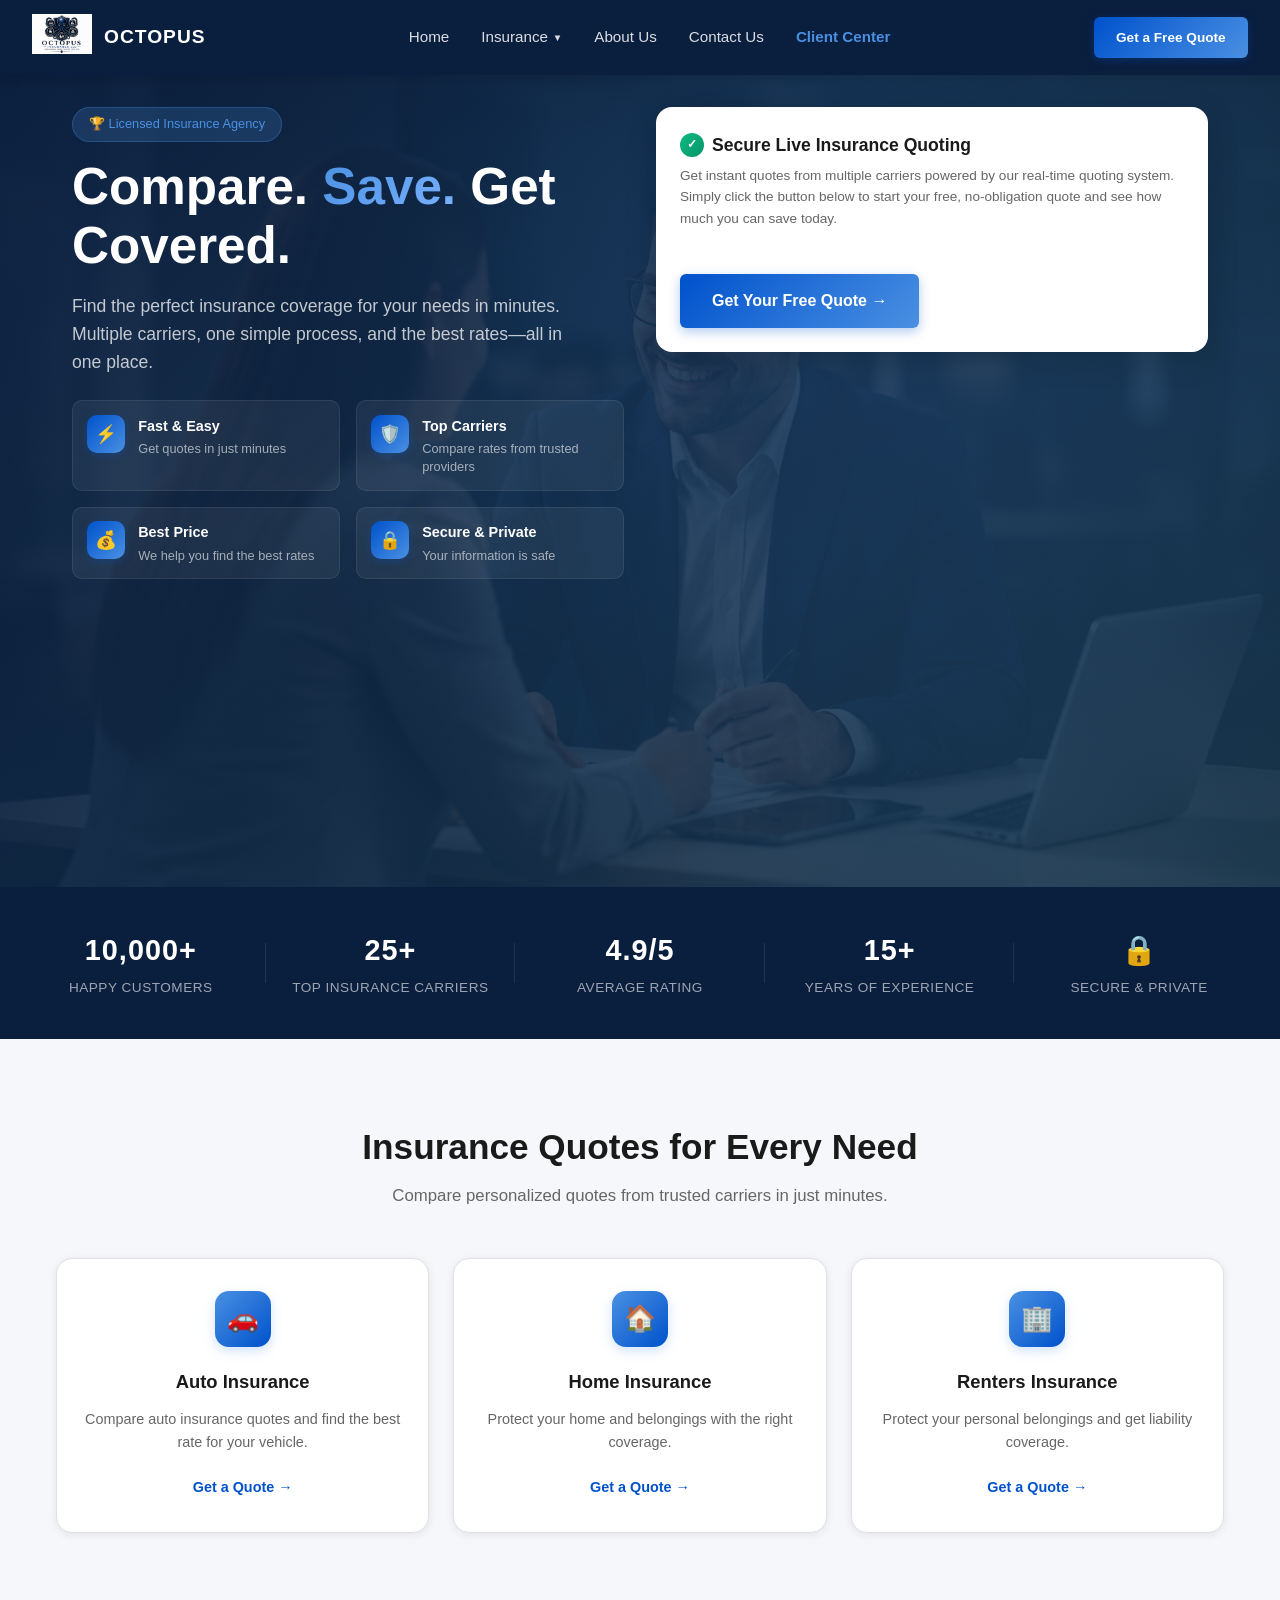
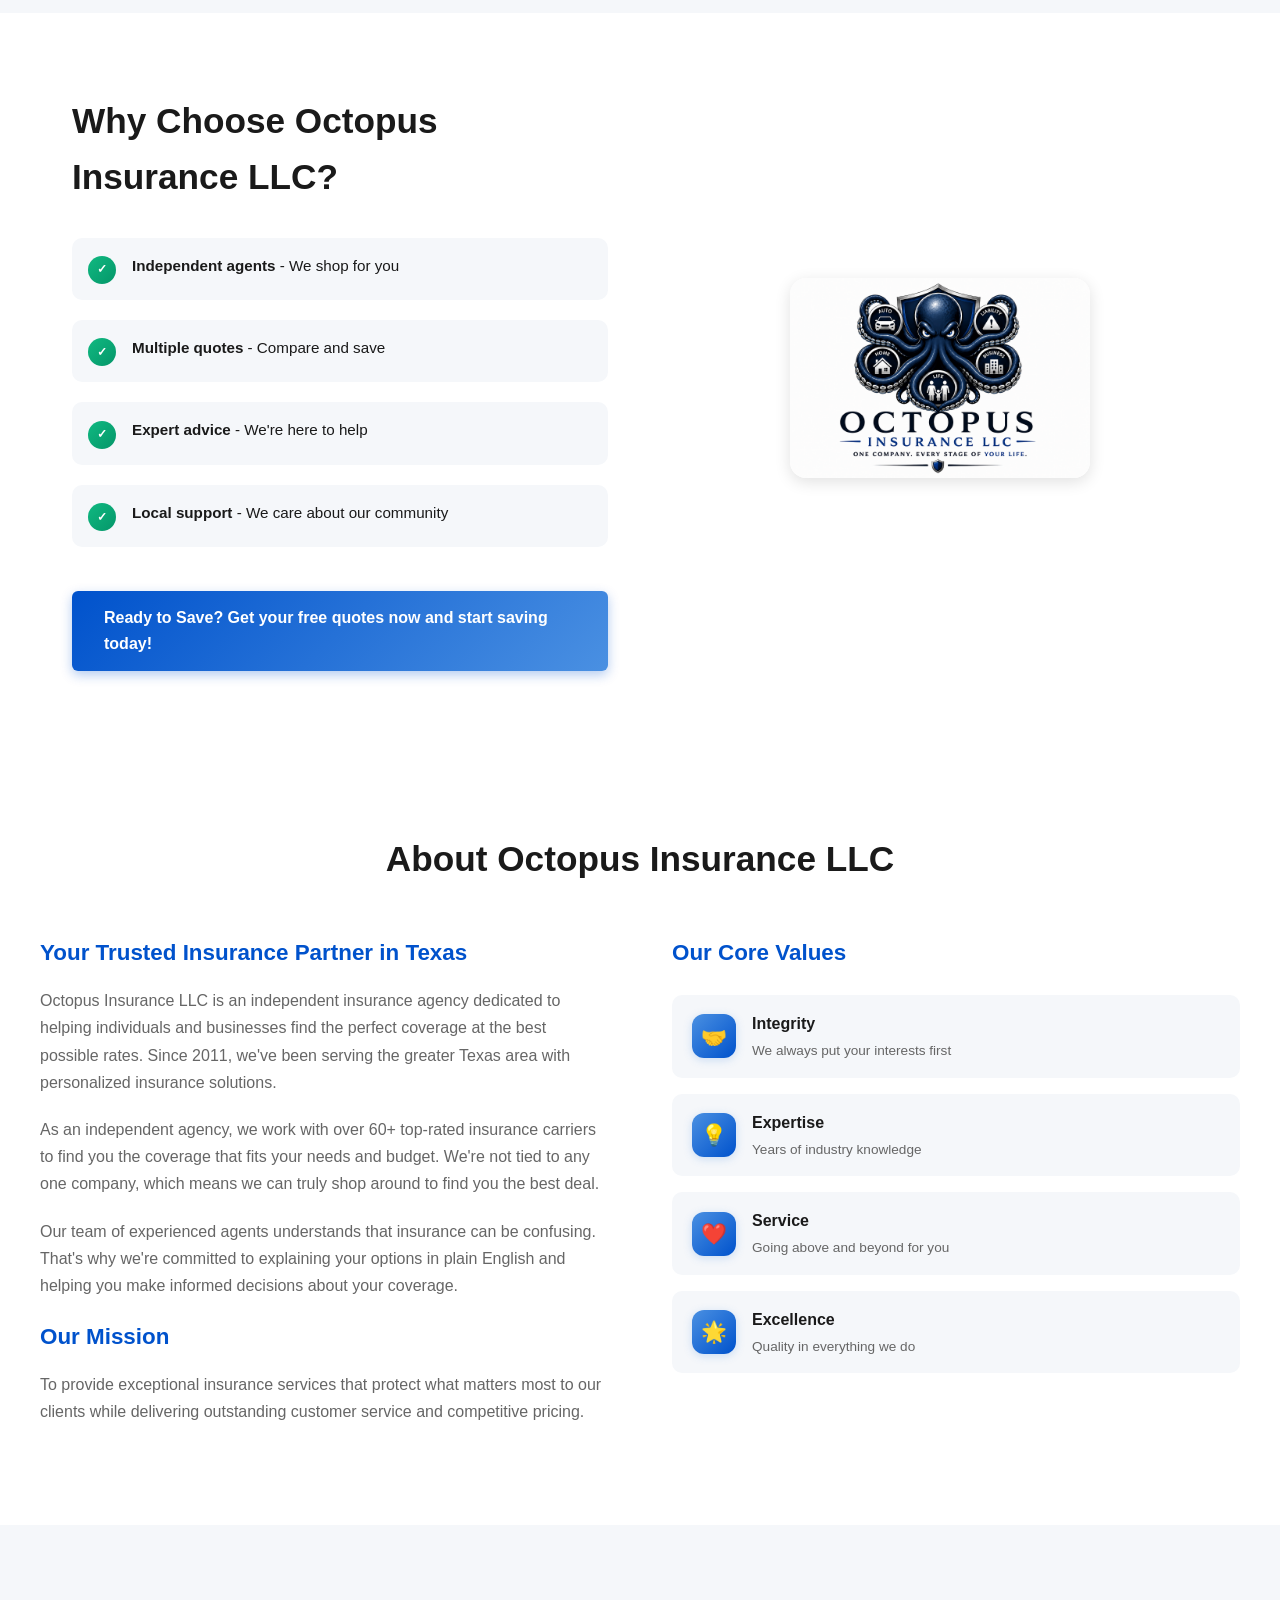
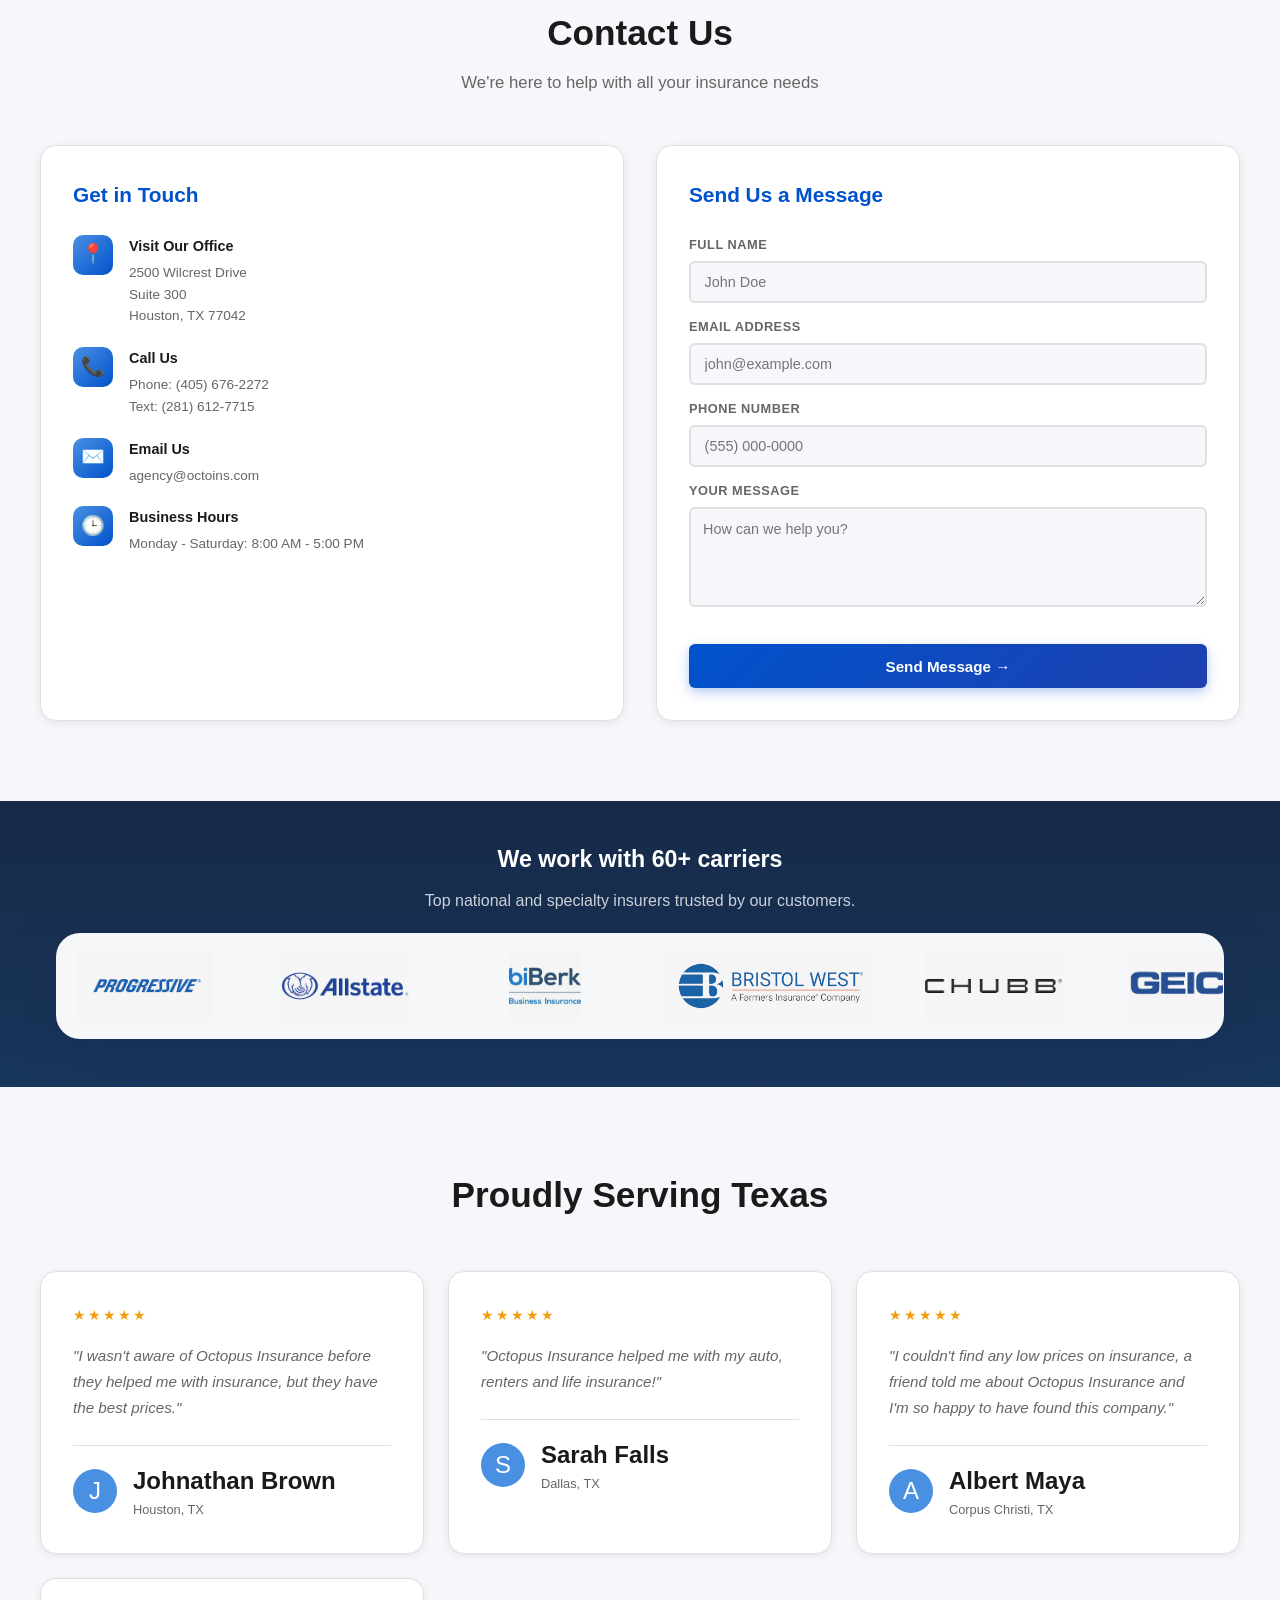
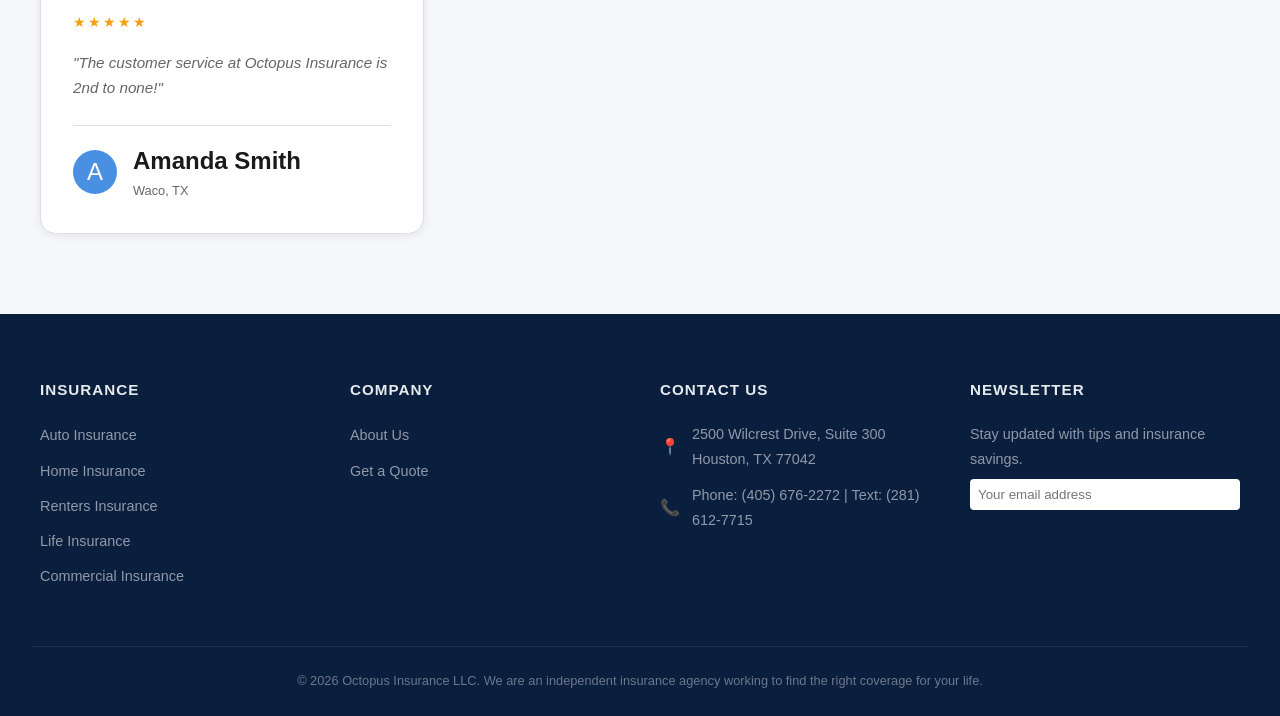
==== commit 774b9afe: "Add landing page at /landingpage with CTA to /quote.html" ====
--- a/index.html
+++ b/index.html
@@ -187,7 +187,7 @@
         <div class="about-text">
           <h3>Your Trusted Insurance Partner in Texas</h3>
           <p>Octopus Insurance LLC is an independent insurance agency dedicated to helping individuals and businesses find the perfect coverage at the best possible rates. Since 2011, we've been serving the greater Texas area with personalized insurance solutions.</p>
-          <p>As an independent agency, we work with over 25 top-rated insurance carriers to find you the coverage that fits your needs and budget. We're not tied to any one company, which means we can truly shop around to find you the best deal.</p>
+          <p>As an independent agency, we work with over 60+ top-rated insurance carriers to find you the coverage that fits your needs and budget. We're not tied to any one company, which means we can truly shop around to find you the best deal.</p>
           <p>Our team of experienced agents understands that insurance can be confusing. That's why we're committed to explaining your options in plain English and helping you make informed decisions about your coverage.</p>
           <h3>Our Mission</h3>
           <p>To provide exceptional insurance services that protect what matters most to our clients while delivering outstanding customer service and competitive pricing.</p>
@@ -260,7 +260,7 @@
             <div class="contact-icon">🕒</div>
             <div>
               <h4>Business Hours</h4>
-              <p>Monday - Friday: 8:00 AM - 5:00 PM</p>
+              <p>Monday - Saturday: 8:00 AM - 5:00 PM</p>
             </div>
           </div>
         </div>
@@ -325,7 +325,7 @@
     <div class="testimonials-grid">
       <div class="testimonial-card">
         <div class="stars">★★★★★</div>
-        <p class="testimonial-text">"I was aware of Octopus Insurance before they helped me with insurance, but they have the best prices."</p>
+        <p class="testimonial-text">"I wasn't aware of Octopus Insurance before they helped me with insurance, but they have the best prices."</p>
         <div class="testimonial-author">
           <div class="author-avatar" style="background: #4a90e2; display: flex; align-items: center; justify-content: center; font-size: 1.5rem; color: white;">J</div>
           <div class="author-info">
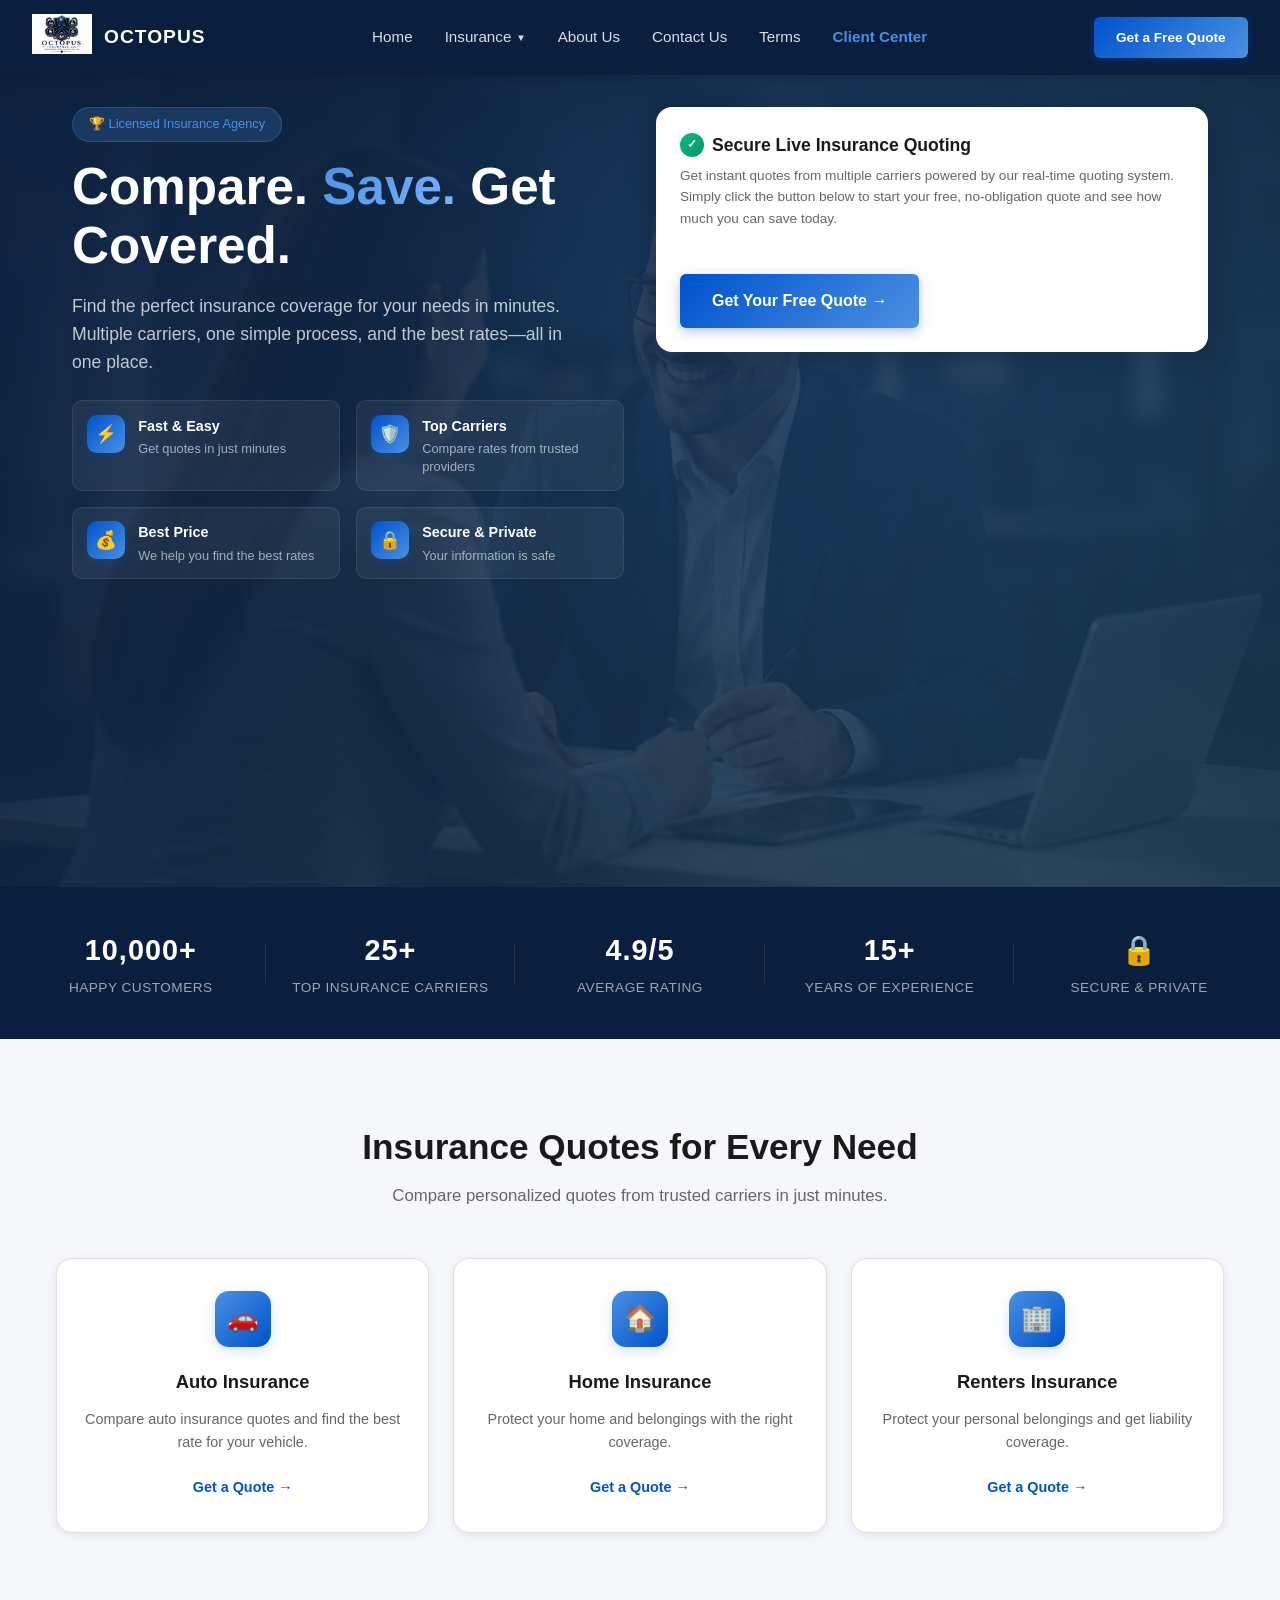
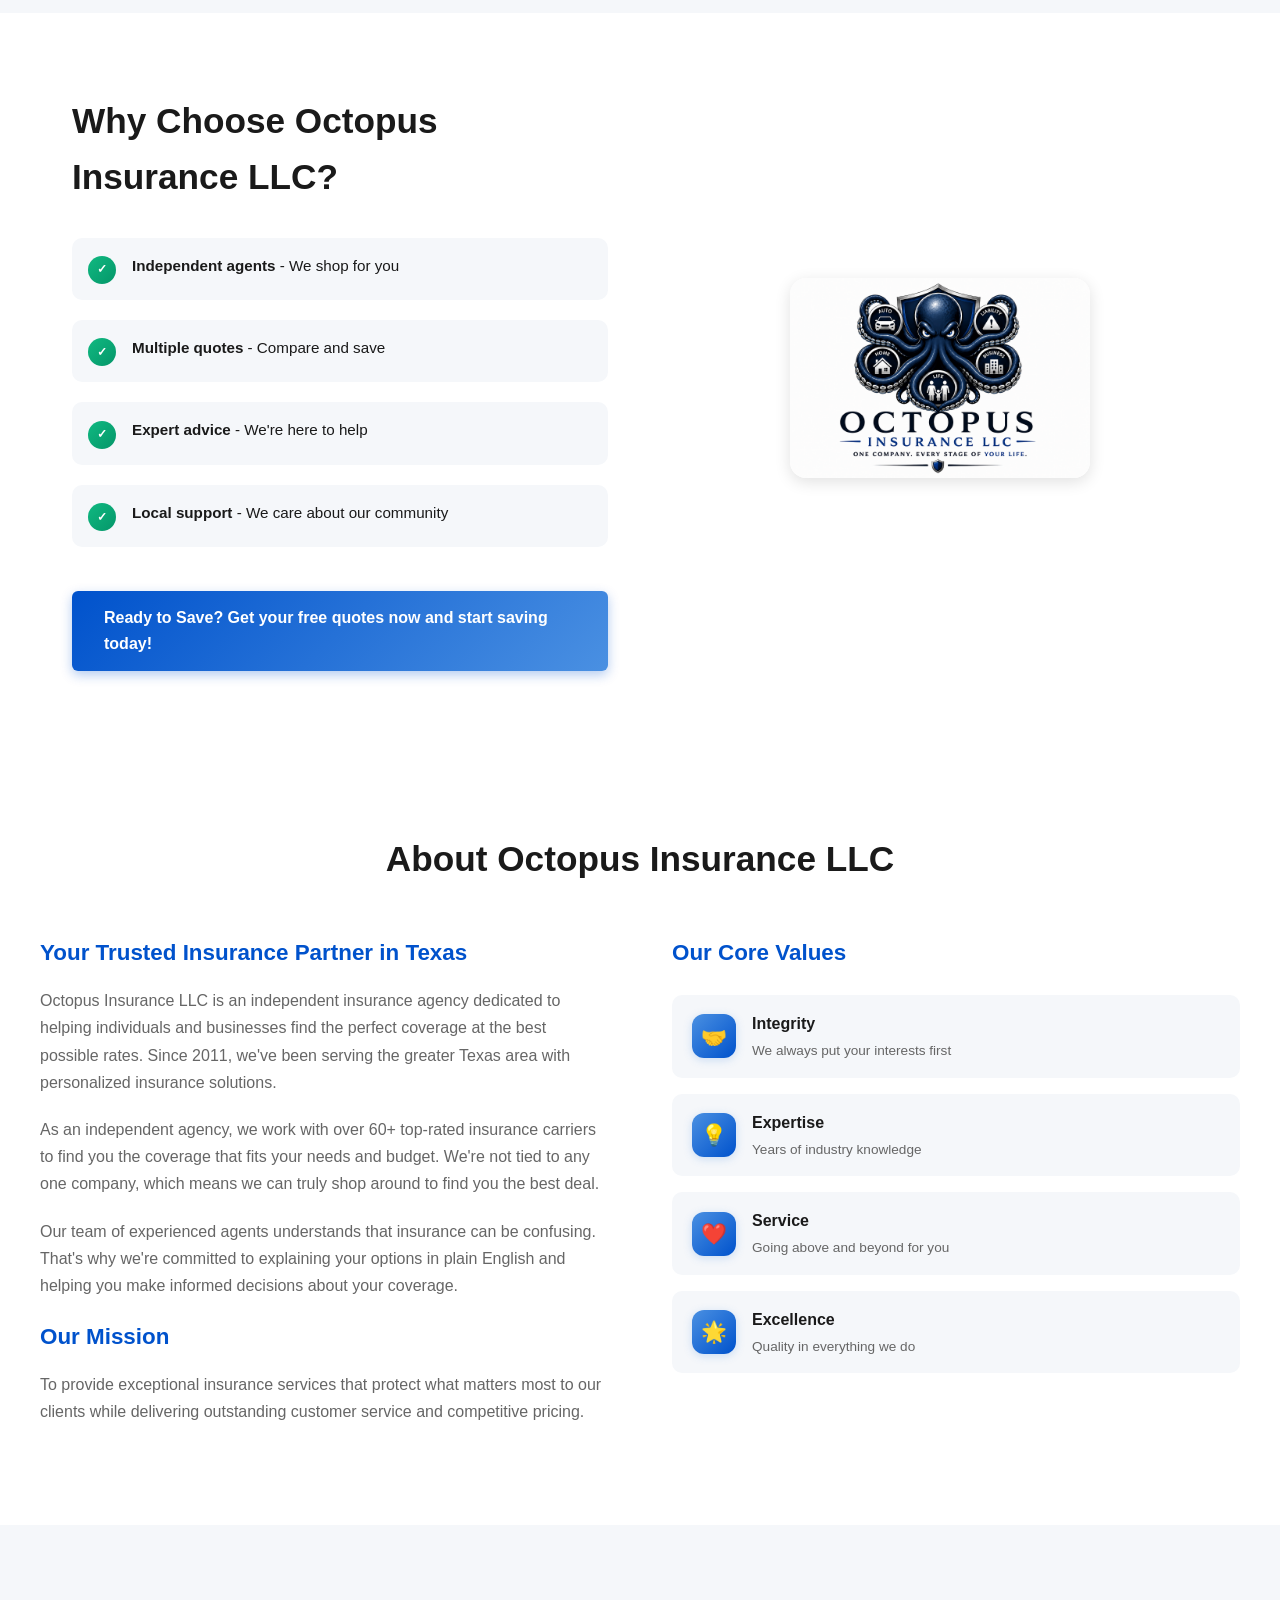
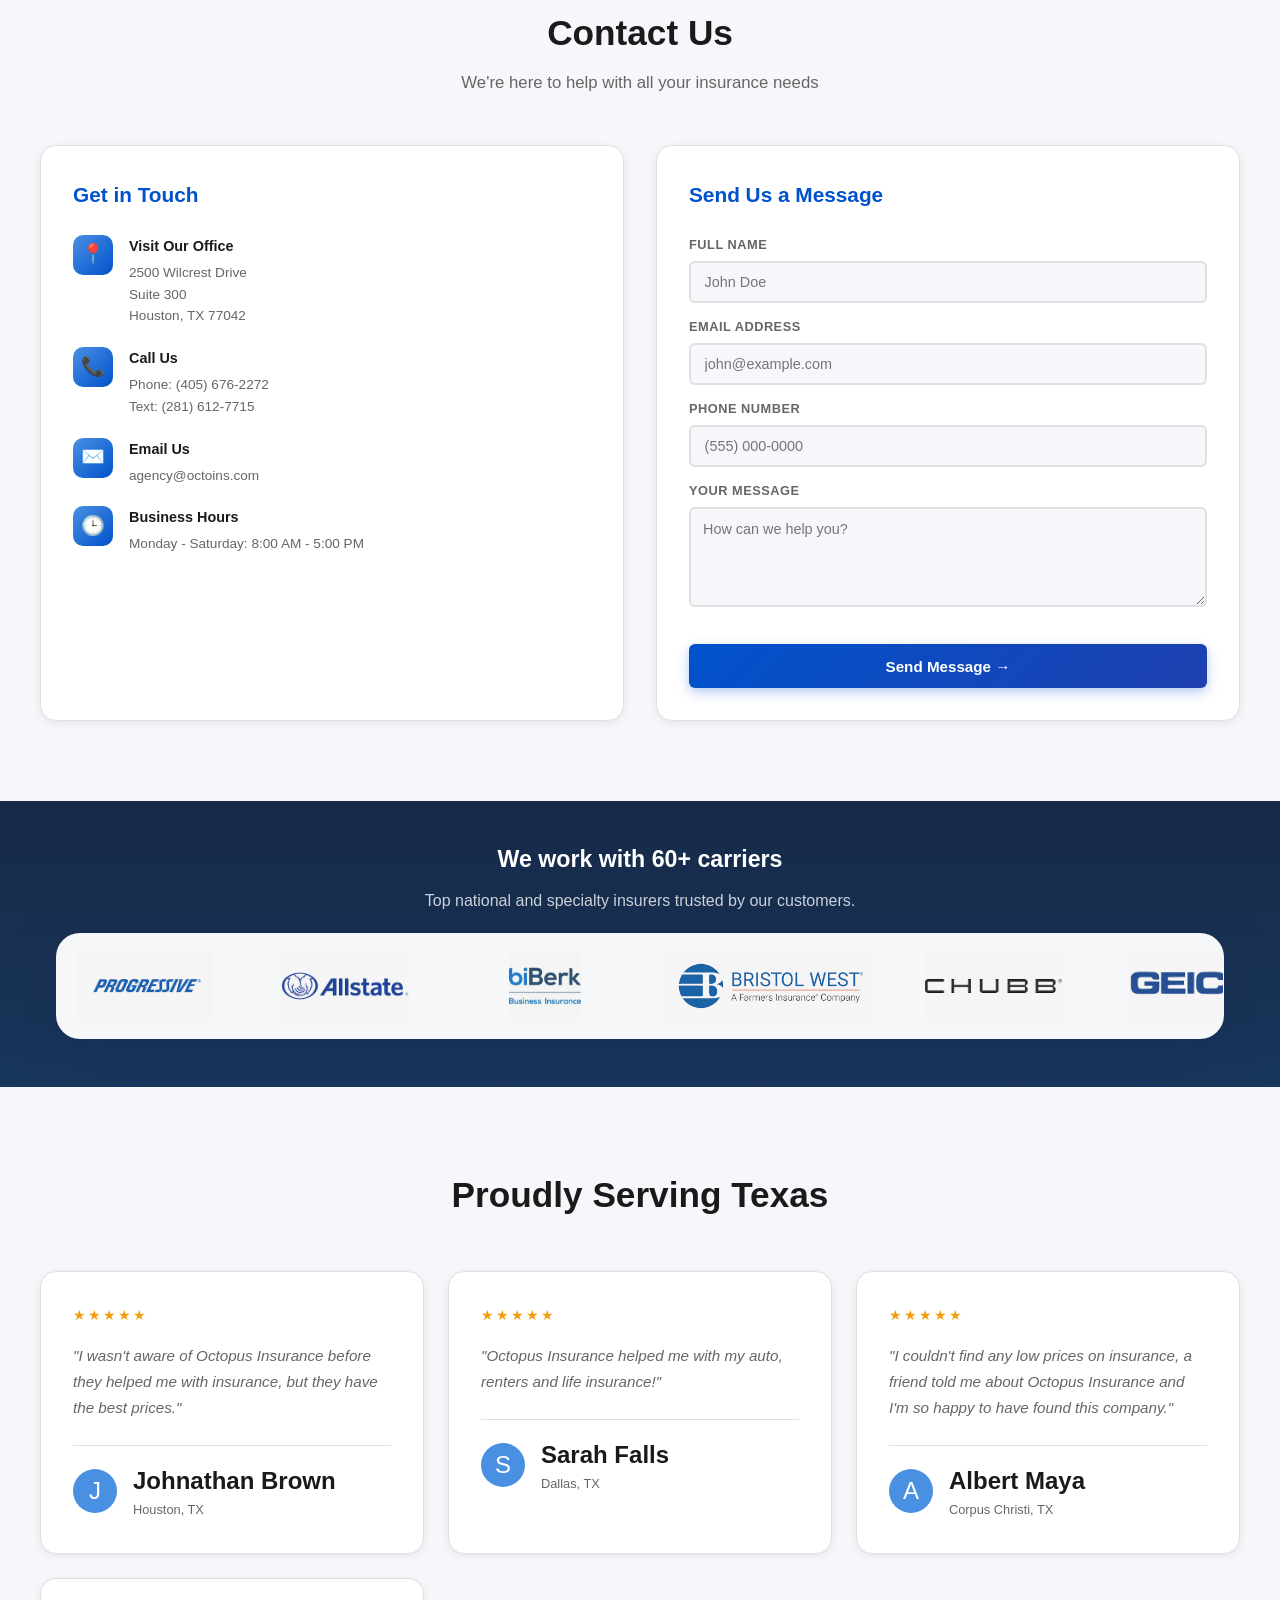
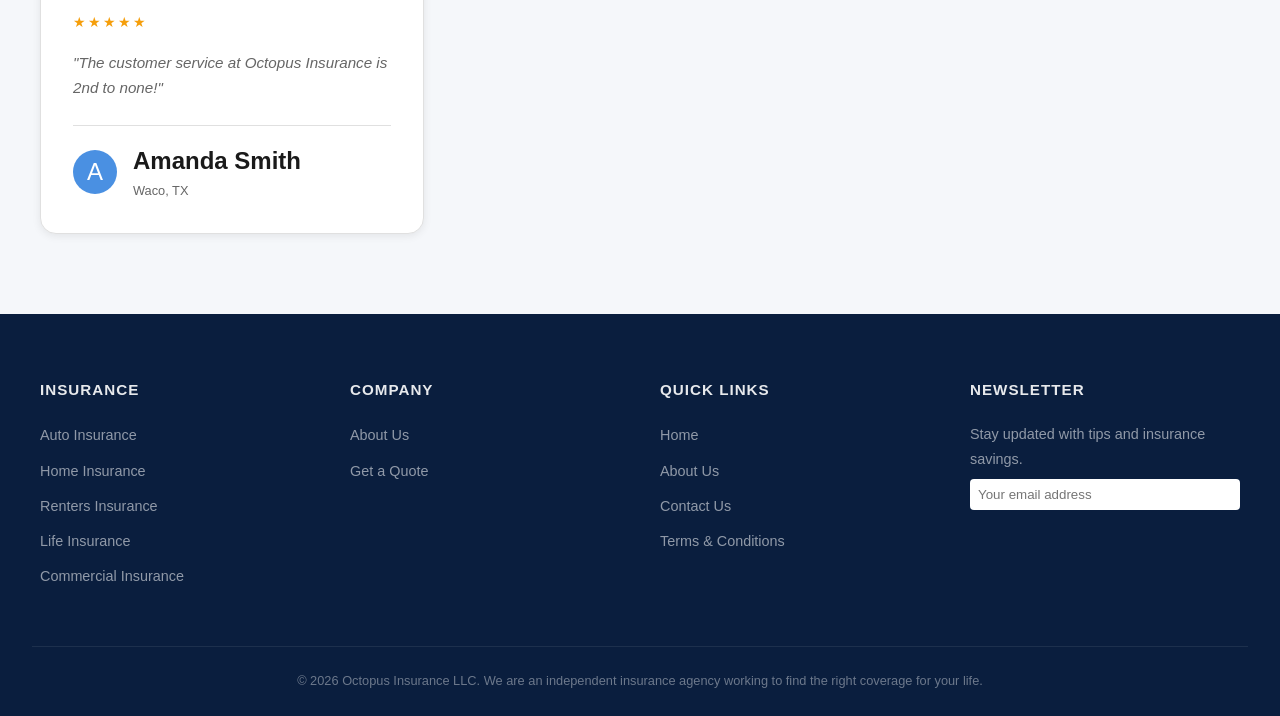
==== commit abe5183a: "Add Quote & Apply widget to life insurance page and create terms & conditions page" ====
--- a/index.html
+++ b/index.html
@@ -30,6 +30,7 @@
       </div>
       <a href="#about">About Us</a>
       <a href="#contact">Contact Us</a>
+      <a href="terms.html">Terms</a>
       <a href="client-center.html" style="color: #4A90E2; font-weight: 600;">Client Center</a>
     </nav>
     
@@ -397,13 +398,13 @@
       </div>
       
       <div class="footer-section">
-        <h4>Contact Us</h4>
-        <div class="contact-info">
-          📍 <p>2500 Wilcrest Drive, Suite 300<br>Houston, TX 77042</p>
-        </div>
-        <div class="contact-info">
-          📞 <p>Phone: (405) 676-2272 | Text: (281) 612-7715</p>
-        </div>
+        <h4>Quick Links</h4>
+        <ul>
+          <li><a href="index.html">Home</a></li>
+          <li><a href="#about">About Us</a></li>
+          <li><a href="#contact">Contact Us</a></li>
+          <li><a href="terms.html">Terms & Conditions</a></li>
+        </ul>
       </div>
       
       <div class="footer-section">
@@ -420,4 +421,4 @@
 
   <script src="js/script.js"></script>
 </body>
-</html>
+</html>
--- a/css/style.css
+++ b/css/style.css
@@ -203,12 +203,28 @@
   box-shadow: var(--shadow-lg);
   border-radius: var(--radius-md);
   z-index: 1001;
-  top: calc(100% + 8px);
+  top: 100%;
   left: 0;
   margin: 0;
   padding: 0.5rem;
+  padding-top: 10px;
   border: 1px solid var(--border-gray);
   will-change: opacity;
+}
+
+/* Hover bridge: invisible hit area covering the gap between the button and dropdown */
+.dropdown::after {
+  content: '';
+  position: absolute;
+  top: 100%;
+  left: 0;
+  right: 0;
+  height: 10px;
+  z-index: 1001;
+  pointer-events: none;
+}
+.dropdown:hover::after {
+  pointer-events: auto;
 }
 
 .dropdown-content::before {
@@ -444,8 +460,8 @@
 .iframe-container {
   width: 100%;
   border-radius: 12px;
-  overflow: hidden;
-  line-height: 0;
+  overflow: visible;
+  position: relative;
 }
 
 .iframe-container iframe {
@@ -456,6 +472,9 @@
   /* 780px — enough to show all form content without an internal scrollbar */
   height: 780px;
   display: block;
+  pointer-events: auto;
+  z-index: 1;
+  position: relative;
 }
 
 /* QUOTE FORM */
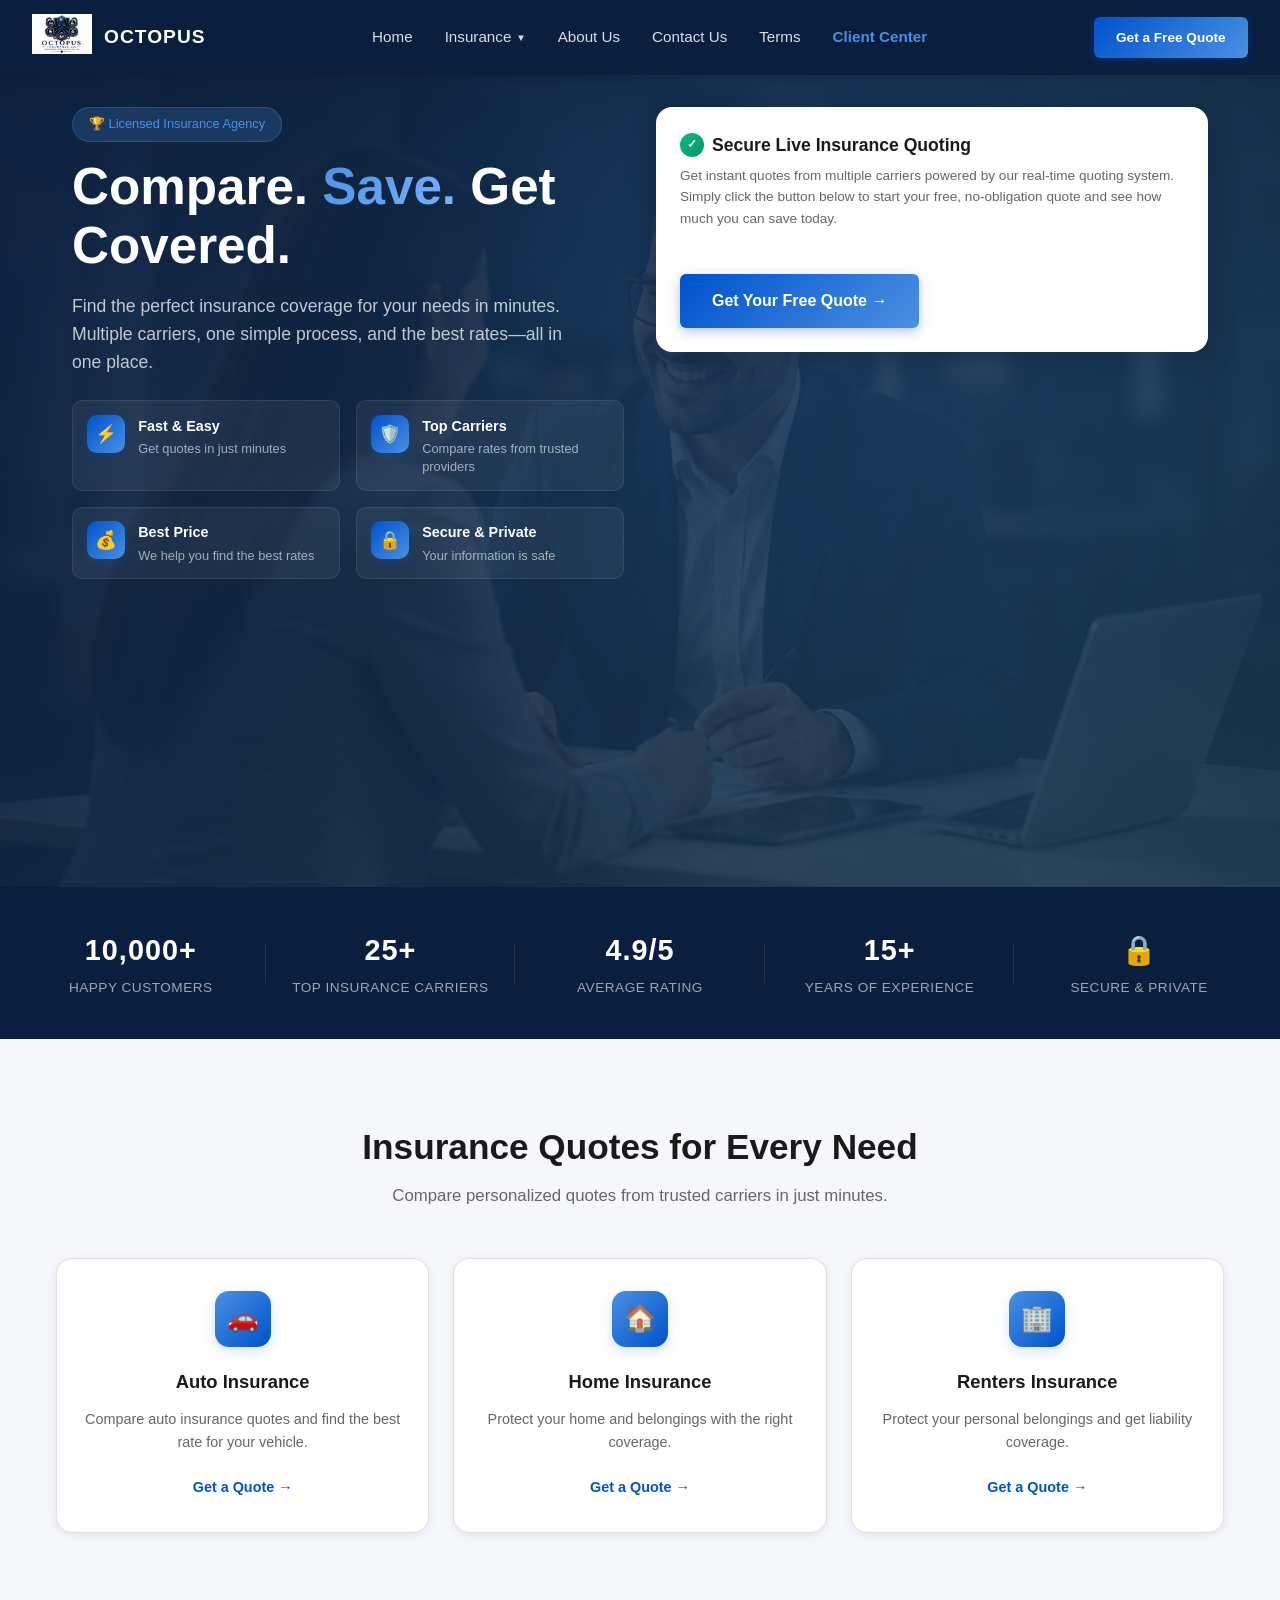
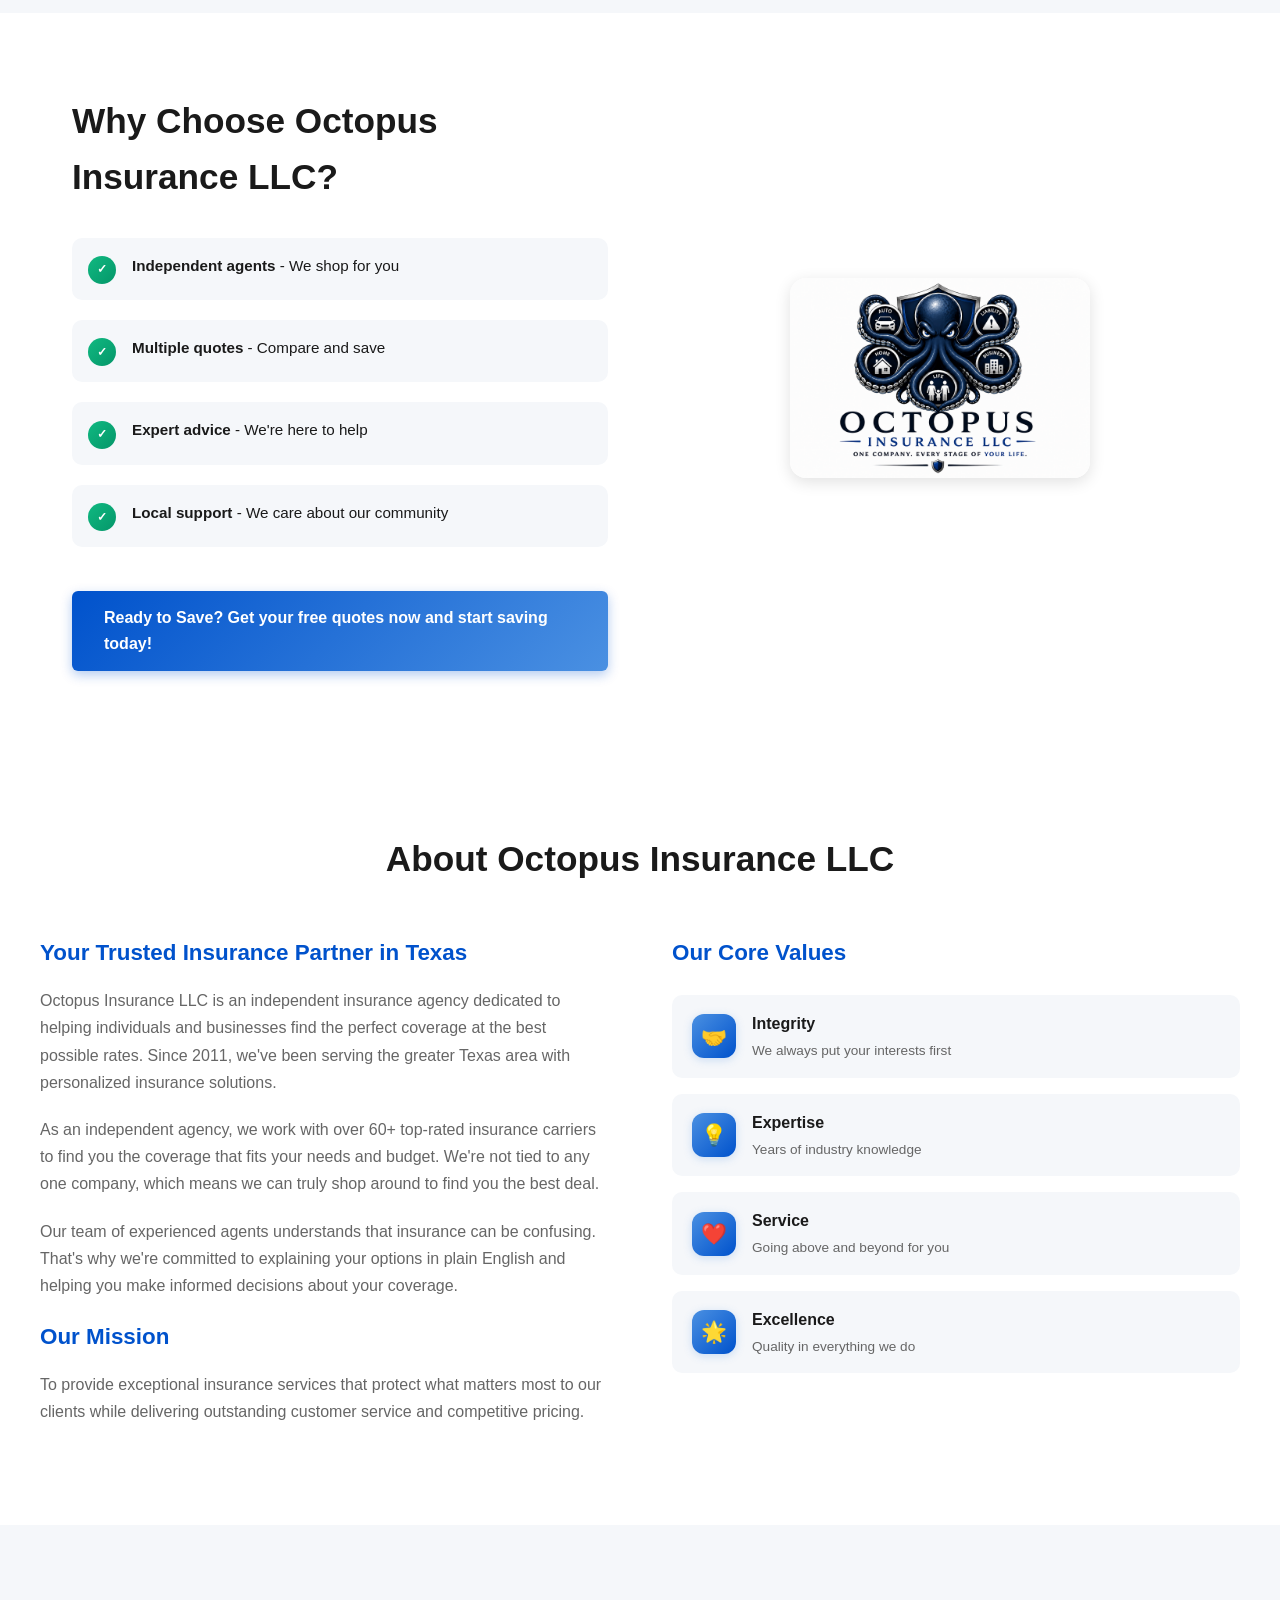
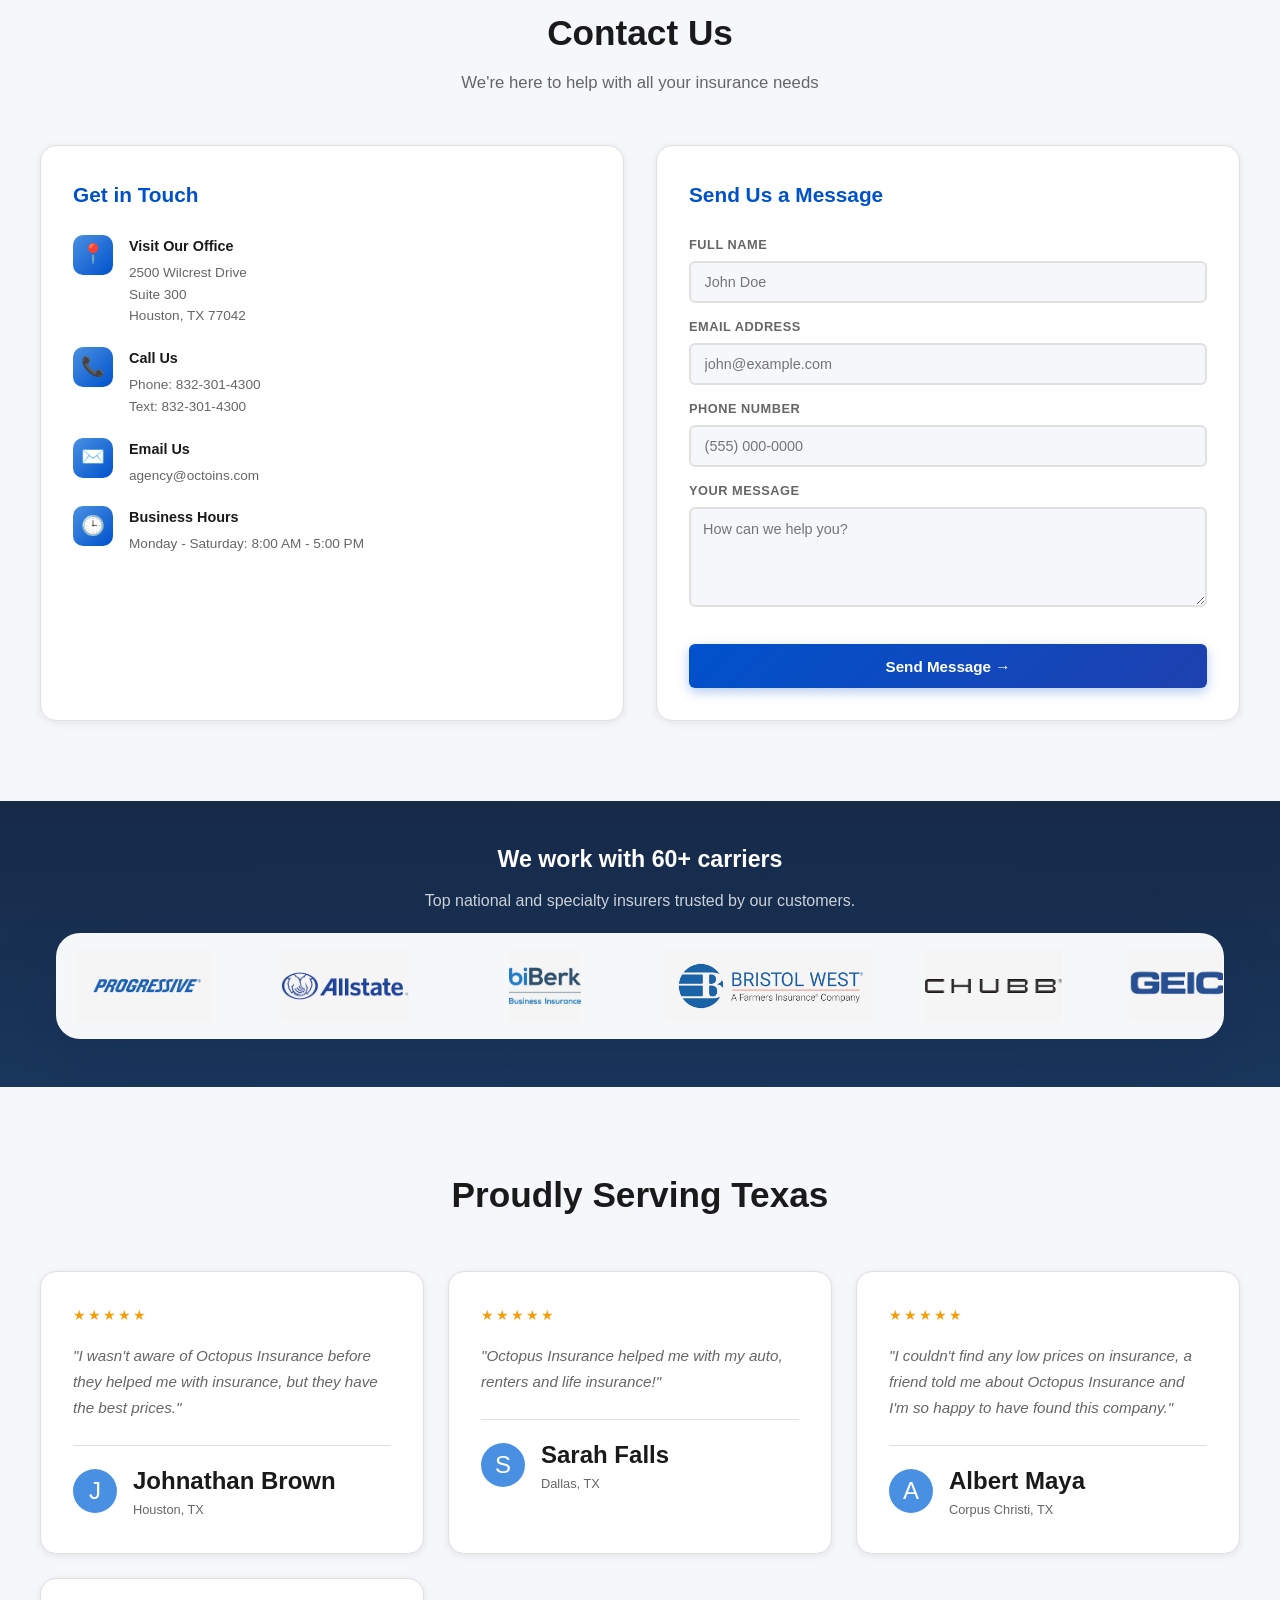
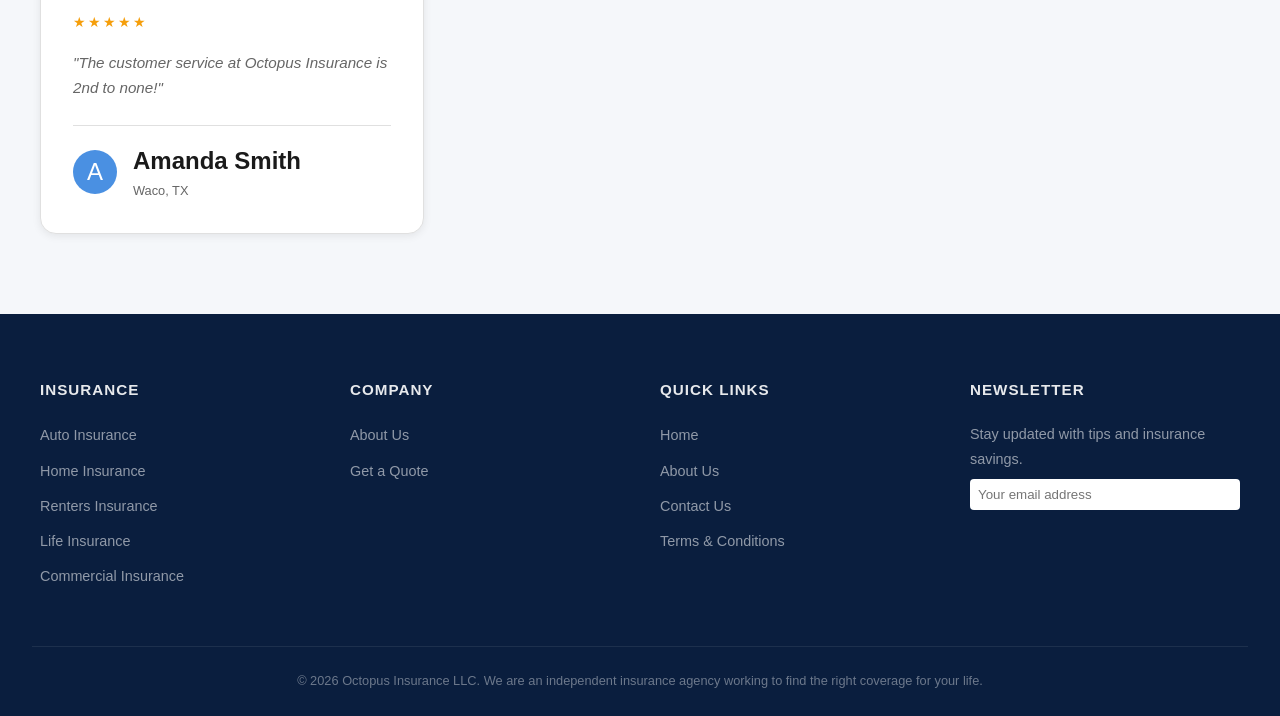
==== commit c63a832d: "Update phone number to 832-301-4300 across all pages and verify business address" ====
--- a/index.html
+++ b/index.html
@@ -245,10 +245,10 @@
           </div>
           <div class="contact-detail">
             <div class="contact-icon">📞</div>
-            <div>
-              <h4>Call Us</h4>
-              <p>Phone: (405) 676-2272<br>Text: (281) 612-7715</p>
-            </div>
+              <div>
+                <h4>Call Us</h4>
+                <p>Phone: 832-301-4300<br>Text: 832-301-4300</p>
+              </div>
           </div>
           <div class="contact-detail">
             <div class="contact-icon">✉️</div>
